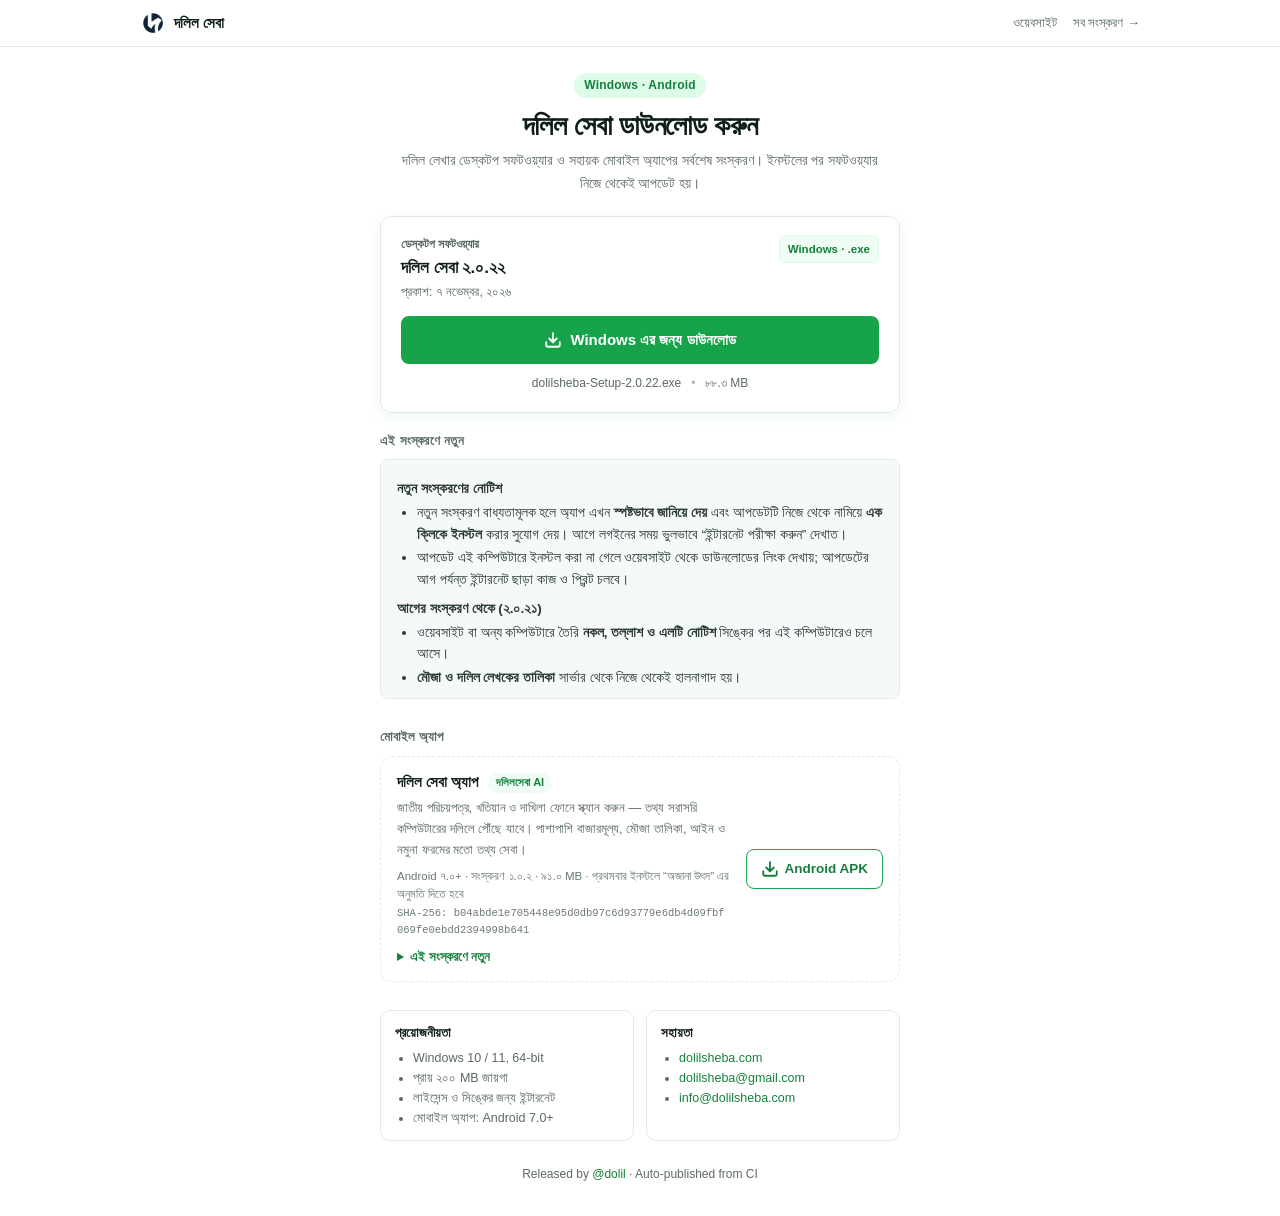
==== index.html @ a236bfab "Add download page for the desktop installer and Android app index.html (GitHub Pages) shows the late" ====
<!DOCTYPE html>
<html lang="bn">
<head>
<meta charset="utf-8" />
<meta name="viewport" content="width=device-width, initial-scale=1" />
<title>দলিল সেবা ডাউনলোড — Windows ও Android</title>
<meta name="description" content="দলিল সেবা ডেস্কটপ সফটওয়্যার (Windows) ও মোবাইল অ্যাপ (Android) এর সর্বশেষ সংস্করণ ডাউনলোড করুন।" />
<meta name="theme-color" content="#16a34a" />
<link rel="icon" type="image/png" href="icon.png" />
<style>
  :root {
    --bg: #ffffff;
    --surface: #ffffff;
    --surface-alt: #f6faf7;
    --border: #e3e8ea;
    --text: #0f1f17;
    --muted: #5b6b62;
    --green: #16a34a;
    --green-dark: #15803d;
    --green-soft: #dcfce7;
    --green-tint: #f0fdf4;
    --shadow-sm: 0 1px 2px rgba(15, 31, 23, 0.04);
    --shadow-md: 0 4px 16px rgba(22, 163, 74, 0.08);
  }
  * { box-sizing: border-box; }
  html, body { margin: 0; padding: 0; }
  body {
    font-family: -apple-system, BlinkMacSystemFont, "Segoe UI", "Nirmala UI", "Noto Sans Bengali", Roboto, Helvetica, Arial, sans-serif;
    background: var(--bg);
    color: var(--text);
    line-height: 1.6;
    -webkit-font-smoothing: antialiased;
  }

  /* Top bar */
  .nav { border-bottom: 1px solid var(--border); background: #fff; }
  .nav-inner {
    max-width: 1040px; margin: 0 auto; padding: 10px 20px;
    display: flex; justify-content: space-between; align-items: center; gap: 12px;
  }
  .brand {
    display: flex; align-items: center; gap: 8px;
    font-weight: 700; font-size: 15px; color: var(--text); text-decoration: none;
  }
  .brand img { width: 26px; height: 26px; border-radius: 50%; }
  .nav-links { display: flex; gap: 16px; }
  .nav-links a { color: var(--muted); text-decoration: none; font-size: 13px; font-weight: 500; }
  .nav-links a:hover { color: var(--green-dark); }

  /* Hero */
  .container { max-width: 880px; margin: 0 auto; padding: 24px 20px 32px; }
  .hero { text-align: center; padding: 0 8px 4px; }
  .hero .eyebrow {
    display: inline-block; background: var(--green-soft); color: var(--green-dark);
    font-size: 12px; font-weight: 600; padding: 3px 10px; border-radius: 999px;
    margin-bottom: 10px; letter-spacing: 0.2px;
  }
  .hero h1 { margin: 0 0 6px; font-size: 28px; font-weight: 800; letter-spacing: -0.01em; line-height: 1.25; }
  .hero p { margin: 0 auto 18px; max-width: 500px; color: var(--muted); font-size: 14px; }

  /* Download card (desktop) */
  .download-card {
    max-width: 520px; margin: 0 auto; background: var(--surface);
    border: 1px solid var(--border); border-radius: 12px; padding: 18px 20px;
    box-shadow: var(--shadow-md); text-align: left;
  }
  .download-card .top {
    display: flex; justify-content: space-between; align-items: flex-start;
    gap: 12px; margin-bottom: 14px;
  }
  .version-block .kind { font-size: 12px; font-weight: 600; color: var(--muted); margin: 0; }
  .version-block .version { font-size: 17px; font-weight: 700; margin: 0 0 1px; }
  .version-block .date { color: var(--muted); font-size: 12.5px; margin: 0; }
  .platform-pill {
    background: var(--green-tint); color: var(--green-dark); border: 1px solid var(--green-soft);
    border-radius: 6px; padding: 4px 8px; font-size: 11.5px; font-weight: 600; white-space: nowrap;
  }
  .btn-download {
    display: flex; align-items: center; justify-content: center; gap: 8px; width: 100%;
    background: var(--green); color: #fff; border: none; padding: 12px 18px; border-radius: 8px;
    font-size: 15px; font-weight: 600; text-decoration: none; cursor: pointer;
    transition: background 0.15s, transform 0.05s, box-shadow 0.15s; box-shadow: var(--shadow-sm);
  }
  .btn-download:hover { background: var(--green-dark); box-shadow: var(--shadow-md); }
  .btn-download:active { transform: translateY(1px); }
  .btn-download svg, .btn-outline svg { flex-shrink: 0; }
  .file-meta {
    display: flex; justify-content: center; gap: 10px; color: var(--muted);
    font-size: 12px; margin-top: 10px; flex-wrap: wrap;
  }
  .file-meta .sep { opacity: 0.5; }

  /* Release notes */
  .notes-wrap { max-width: 520px; margin: 18px auto 0; }
  .notes-wrap h2 {
    font-size: 13px; font-weight: 700; margin: 0 0 8px; color: var(--muted); letter-spacing: 0.3px;
  }
  .notes {
    background: var(--surface-alt); border: 1px solid var(--border); border-radius: 8px;
    padding: 10px 16px; font-size: 13.5px; color: #2a3a32;
    word-wrap: break-word; max-height: 240px; overflow-y: auto;
  }
  .notes h4 { font-size: 13.5px; margin: 8px 0 2px; }
  .notes ul { margin: 2px 0 6px; padding-left: 20px; }
  .notes li { margin: 2px 0; }
  .notes p { margin: 4px 0; }
  .notes code { font-family: ui-monospace, Consolas, monospace; font-size: 12px; }

  /* States */
  .state { text-align: center; color: var(--muted); padding: 24px 16px; font-size: 14px; }

  /* The Android app — below the desktop installer, same column. It pairs with the desktop
     software (scan NID / দাখিলা on the phone, the data lands in the deed on the computer). */
  .companion-wrap { max-width: 520px; margin: 28px auto 0; text-align: left; }
  .companion-wrap h3 { font-size: 13px; font-weight: 600; color: var(--muted); margin: 0 0 8px; }
  .companion {
    display: flex; align-items: center; gap: 16px;
    border: 1px dashed var(--border); border-radius: 12px; padding: 14px 16px; background: #fff;
  }
  .companion .info { flex: 1; min-width: 0; }
  .companion .name { font-weight: 600; font-size: 14.5px; margin: 0; }
  .companion .tag {
    display: inline-block; margin-left: 6px; padding: 1px 8px; border-radius: 999px;
    font-size: 11px; font-weight: 600; color: var(--green-dark); background: var(--green-tint);
    vertical-align: 1px;
  }
  .companion .what { font-size: 13px; color: var(--muted); margin: 4px 0 0; line-height: 1.6; }
  .companion .meta { font-size: 11.5px; color: var(--muted); margin: 6px 0 0; opacity: 0.9; }
  .companion .sha {
    display: block; font-family: ui-monospace, Consolas, monospace; font-size: 10.5px;
    word-break: break-all; margin-top: 2px;
  }
  .btn-outline {
    display: inline-flex; align-items: center; justify-content: center; gap: 6px;
    padding: 8px 14px; border-radius: 8px; border: 1px solid var(--green);
    color: var(--green-dark); background: #fff; font-size: 13.5px; font-weight: 600;
    text-decoration: none; white-space: nowrap; flex-shrink: 0;
  }
  .btn-outline:hover { background: var(--green-tint); }
  .mobile-notes { margin-top: 8px; }
  .mobile-notes summary { cursor: pointer; font-size: 12.5px; color: var(--green-dark); font-weight: 600; }
  .mobile-notes .notes { margin-top: 6px; max-height: 200px; }

  /* Requirements + help */
  .info-grid {
    max-width: 520px; margin: 28px auto 0; display: grid; grid-template-columns: 1fr 1fr; gap: 12px;
  }
  .info-box { border: 1px solid var(--border); border-radius: 10px; padding: 12px 14px; font-size: 12.5px; color: var(--muted); }
  .info-box h4 { margin: 0 0 4px; font-size: 13px; color: var(--text); }
  .info-box ul { margin: 0; padding-left: 18px; }
  .info-box a { color: var(--green-dark); text-decoration: none; }
  .info-box a:hover { text-decoration: underline; }

  footer { text-align: center; color: var(--muted); font-size: 12px; padding: 24px 16px 0; }
  footer a { color: var(--green-dark); text-decoration: none; }
  footer a:hover { text-decoration: underline; }

  @media (max-width: 600px) {
    .container { padding: 18px 16px 24px; }
    .nav-inner { padding: 10px 16px; }
    .nav-links { gap: 12px; }
    .hero h1 { font-size: 23px; }
    .hero p { font-size: 13.5px; margin-bottom: 14px; }
    .download-card { padding: 16px; }
    .download-card .top { flex-direction: column; gap: 6px; }
    .companion { flex-direction: column; align-items: stretch; }
    .info-grid { grid-template-columns: 1fr; }
  }
</style>
</head>
<body>

<nav class="nav">
  <div class="nav-inner">
    <a class="brand" href="./">
      <img src="icon.png" alt="" width="26" height="26" />
      <span>দলিল সেবা</span>
    </a>
    <div class="nav-links">
      <a href="https://dolilsheba.com" target="_blank" rel="noopener">ওয়েবসাইট</a>
      <a href="https://github.com/dolil/dolilsheba-releases/releases" target="_blank" rel="noopener">সব সংস্করণ &rarr;</a>
    </div>
  </div>
</nav>

<div class="container">
  <section class="hero">
    <span class="eyebrow">Windows &middot; Android</span>
    <h1>দলিল সেবা ডাউনলোড করুন</h1>
    <p>দলিল লেখার ডেস্কটপ সফটওয়্যার ও সহায়ক মোবাইল অ্যাপের সর্বশেষ সংস্করণ। ইনস্টলের পর সফটওয়্যার নিজে থেকেই আপডেট হয়।</p>
  </section>

  <div id="content">
    <div class="state">সর্বশেষ সংস্করণ খোঁজা হচ্ছে&hellip;</div>
  </div>

  <!-- The Android app. Filled by loadMobile() below, independently of the desktop card. -->
  <div id="mobile" hidden></div>

  <div class="info-grid">
    <div class="info-box">
      <h4>প্রয়োজনীয়তা</h4>
      <ul>
        <li>Windows 10 / 11, 64-bit</li>
        <li>প্রায় ২০০ MB জায়গা</li>
        <li>লাইসেন্স ও সিঙ্কের জন্য ইন্টারনেট</li>
        <li>মোবাইল অ্যাপ: Android 7.0+</li>
      </ul>
    </div>
    <div class="info-box">
      <h4>সহায়তা</h4>
      <ul>
        <li><a href="https://dolilsheba.com" target="_blank" rel="noopener">dolilsheba.com</a></li>
        <li><a href="mailto:dolilsheba@gmail.com">dolilsheba@gmail.com</a></li>
        <li><a href="mailto:info@dolilsheba.com">info@dolilsheba.com</a></li>
      </ul>
    </div>
  </div>

  <footer>
    Released by <a href="https://github.com/dolil" target="_blank" rel="noopener">@dolil</a> &middot; Auto-published from CI
  </footer>
</div>

<script>
const REPO = "dolil/dolilsheba-releases";

// Where the release metadata comes from, in order of preference.
//
// `latest.json` is written next to this page by CI on every release
// (.github/workflows/update-latest.yml). It is served from this origin, so it is free and
// cannot be throttled. The GitHub API is the fallback only: anonymous callers get 60
// requests per hour PER IP across all of api.github.com, and every request after that is
// answered 403 for the rest of the hour — an office behind one NAT address exhausts that
// easily, and then the page breaks for everyone sharing the address.
const FEED = "./latest.json";
const API = `https://api.github.com/repos/${REPO}/releases/latest`;
const RELEASES_PAGE = `https://github.com/${REPO}/releases/latest`;

const DOWNLOAD_ICON = `
  <svg width="18" height="18" viewBox="0 0 24 24" fill="none" stroke="currentColor" stroke-width="2.5" stroke-linecap="round" stroke-linejoin="round" aria-hidden="true">
    <path d="M21 15v4a2 2 0 0 1-2 2H5a2 2 0 0 1-2-2v-4"/>
    <polyline points="7 10 12 15 17 10"/>
    <line x1="12" y1="15" x2="12" y2="3"/>
  </svg>`;

function escapeHtml(s) {
  return String(s).replace(/[&<>"']/g, c => ({
    "&": "&amp;", "<": "&lt;", ">": "&gt;", '"': "&quot;", "'": "&#39;"
  }[c]));
}
const BN = "০১২৩৪৫৬৭৮৯";
function bn(s) { return String(s).replace(/\d/g, d => BN[d]); }
function formatSize(b) {
  if (!b) return "";
  if (b < 1048576) return bn((b / 1024).toFixed(1)) + " KB";
  if (b < 1073741824) return bn((b / 1048576).toFixed(1)) + " MB";
  return bn((b / 1073741824).toFixed(2)) + " GB";
}
function formatDate(iso) {
  if (!iso) return "";
  return new Date(iso).toLocaleDateString("bn-BD", { year: "numeric", month: "long", day: "numeric" });
}
function cleanVersion(v) { return String(v || "").replace(/^v/i, ""); }

// Release notes are written in Markdown (## headings, - bullets, **bold**). Everything is
// escaped FIRST, then only these few tags are added back — nothing from the notes can
// inject markup.
function renderNotes(src) {
  const out = [];
  let inList = false;
  const inline = s => s
    .replace(/\*\*(.+?)\*\*/g, "<strong>$1</strong>")
    .replace(/`([^`]+)`/g, "<code>$1</code>");
  for (const raw of escapeHtml(src).split(/\r?\n/)) {
    const line = raw.trim();
    const li = line.match(/^[-*]\s+(.*)$/);
    if (li) {
      if (!inList) { out.push("<ul>"); inList = true; }
      out.push(`<li>${inline(li[1])}</li>`);
      continue;
    }
    if (inList) { out.push("</ul>"); inList = false; }
    if (!line || /^-{3,}$/.test(line)) continue;
    const h = line.match(/^#{1,6}\s+(.*)$/);
    out.push(h ? `<h4>${inline(h[1])}</h4>` : `<p>${inline(line)}</p>`);
  }
  if (inList) out.push("</ul>");
  return out.join("");
}

// Only the Windows installer (e.g. dolilsheba-Setup-2.0.22.exe) — never the blockmap or latest.yml.
function pickSetupAsset(release) {
  const assets = release.assets || [];
  return assets.find(a => /setup.*\.exe$/i.test(a.name))
      || assets.find(a => /\.exe$/i.test(a.name))
      || null;
}

function renderLatest(release) {
  const setup = pickSetupAsset(release);
  const version = cleanVersion(release.name || release.tag_name);
  const notes = (release.body || "").trim();

  const downloadHtml = setup
    ? `
      <a class="btn-download" href="${escapeHtml(setup.browser_download_url)}">
        ${DOWNLOAD_ICON}
        Windows এর জন্য ডাউনলোড
      </a>
      <div class="file-meta">
        <span>${escapeHtml(setup.name)}</span>
        <span class="sep">&bull;</span>
        <span>${formatSize(setup.size)}</span>
      </div>`
    : `<div class="state">এই রিলিজে Windows ইনস্টলার নেই।</div>`;

  return `
    <div class="download-card">
      <div class="top">
        <div class="version-block">
          <p class="kind">ডেস্কটপ সফটওয়্যার</p>
          <p class="version">দলিল সেবা ${escapeHtml(bn(version))}</p>
          <p class="date">প্রকাশ: ${formatDate(release.published_at)}</p>
        </div>
        <span class="platform-pill">Windows &middot; .exe</span>
      </div>
      ${downloadHtml}
    </div>
    ${notes ? `
      <div class="notes-wrap">
        <h2>এই সংস্করণে নতুন</h2>
        <div class="notes">${renderNotes(notes)}</div>
      </div>` : ""}
  `;
}

// Last resort: no version, no file size, but still a working download. The
// /releases/latest URL is plain GitHub web — it needs no API call and no quota.
function renderFallback() {
  return `
    <div class="download-card">
      <div class="top">
        <div class="version-block">
          <p class="kind">ডেস্কটপ সফটওয়্যার</p>
          <p class="version">সর্বশেষ সংস্করণ</p>
          <p class="date">সংস্করণের বিস্তারিত এই মুহূর্তে পাওয়া যাচ্ছে না</p>
        </div>
        <span class="platform-pill">Windows &middot; .exe</span>
      </div>
      <a class="btn-download" href="${RELEASES_PAGE}">
        ${DOWNLOAD_ICON}
        Windows এর জন্য ডাউনলোড
      </a>
      <div class="file-meta"><span>GitHub এ রিলিজ পাতা খুলবে — সেখান থেকে .exe ফাইলটি নামান</span></div>
    </div>`;
}

async function fetchLatest() {
  try {
    // Cache-busted so a fresh release shows up without waiting out the CDN's TTL.
    const res = await fetch(`${FEED}?t=${Date.now()}`, { cache: "no-store" });
    if (res.ok) {
      const data = await res.json();
      if (data && Array.isArray(data.assets)) return data;
    }
  } catch (err) {
    console.warn("Static release feed unavailable, falling back to the API:", err);
  }

  const res = await fetch(API, { headers: { Accept: "application/vnd.github+json" } });
  if (res.status === 404) return null;
  if (!res.ok) throw new Error(`GitHub API returned ${res.status}`);
  return res.json();
}

async function load() {
  const content = document.getElementById("content");
  try {
    const latest = await fetchLatest();
    content.innerHTML = latest
      ? renderLatest(latest)
      : `<div class="state">এখনও কোনো রিলিজ প্রকাশ হয়নি। কিছুক্ষণ পরে আবার দেখুন।</div>`;
  } catch (err) {
    // The visitor came here to download something; give them the link rather than an
    // HTTP status code they can do nothing with.
    console.warn("Could not load release metadata:", err);
    content.innerHTML = renderFallback();
  }
}

load();

// ── দলিল সেবা Android app ─────────────────────────────────────────────────────────────────────
// Published to a SEPARATE repo, dolil/dolilsheba-mobile-releases, so a phone build can never be
// taken for a desktop update by electron-updater (which reads this repo's latest release).
// That repo's latest.json is a release ASSET, and GitHub release downloads carry no CORS
// headers — a browser can't read it. So update-latest.yml copies it here as mobile.json.
// If that copy is missing, the card still shows, pointing at the fixed-name APK
// (releases/latest/download/dolilsheba.apk) that every mobile release uploads.
const MOBILE_FEED = "./mobile.json";
const MOBILE_REPO_URL = "https://github.com/dolil/dolilsheba-mobile-releases/";
const MOBILE_FALLBACK_APK = MOBILE_REPO_URL + "releases/latest/download/dolilsheba.apk";

function renderMobile(m) {
  const apk = m.apk || {};
  const notes = (m.notes || "").trim();
  const meta = [
    `Android ${escapeHtml(bn(m.min_android || "7.0"))}+`,
    m.version ? `সংস্করণ ${escapeHtml(bn(m.version))}` : "",
    apk.size ? formatSize(apk.size) : "",
    "প্রথমবার ইনস্টলে “অজানা উৎস” এর অনুমতি দিতে হবে",
  ].filter(Boolean).join(" &middot; ");
  return `
    <div class="companion-wrap">
      <h3>মোবাইল অ্যাপ</h3>
      <div class="companion">
        <div class="info">
          <p class="name">দলিল সেবা অ্যাপ <span class="tag">দলিলসেবা AI</span></p>
          <p class="what">
            জাতীয় পরিচয়পত্র, খতিয়ান ও দাখিলা ফোনে স্ক্যান করুন — তথ্য সরাসরি কম্পিউটারের দলিলে পৌঁছে যাবে।
            পাশাপাশি বাজারমূল্য, মৌজা তালিকা, আইন ও নমুনা ফরমের মতো তথ্য সেবা।
          </p>
          <p class="meta">
            ${meta}
            ${apk.sha256 ? `<span class="sha">SHA-256: ${escapeHtml(apk.sha256)}</span>` : ""}
          </p>
          ${notes ? `
            <details class="mobile-notes">
              <summary>এই সংস্করণে নতুন</summary>
              <div class="notes">${renderNotes(notes)}</div>
            </details>` : ""}
        </div>
        <a class="btn-outline" href="${escapeHtml(apk.url || MOBILE_FALLBACK_APK)}">${DOWNLOAD_ICON} Android APK</a>
      </div>
    </div>`;
}

async function loadMobile() {
  const box = document.getElementById("mobile");
  let m = null;
  try {
    const res = await fetch(`${MOBILE_FEED}?t=${Date.now()}`, { cache: "no-store" });
    if (res.ok) m = await res.json();
  } catch (err) {
    console.warn("Android release feed unavailable:", err);
  }
  // Only ever link to an APK published in the dolilsheba mobile releases repo.
  if (!m || !m.apk || !String(m.apk.url || "").startsWith(MOBILE_REPO_URL)) m = {};
  box.innerHTML = renderMobile(m);
  box.hidden = false;
}

loadMobile();
</script>

</body>
</html>
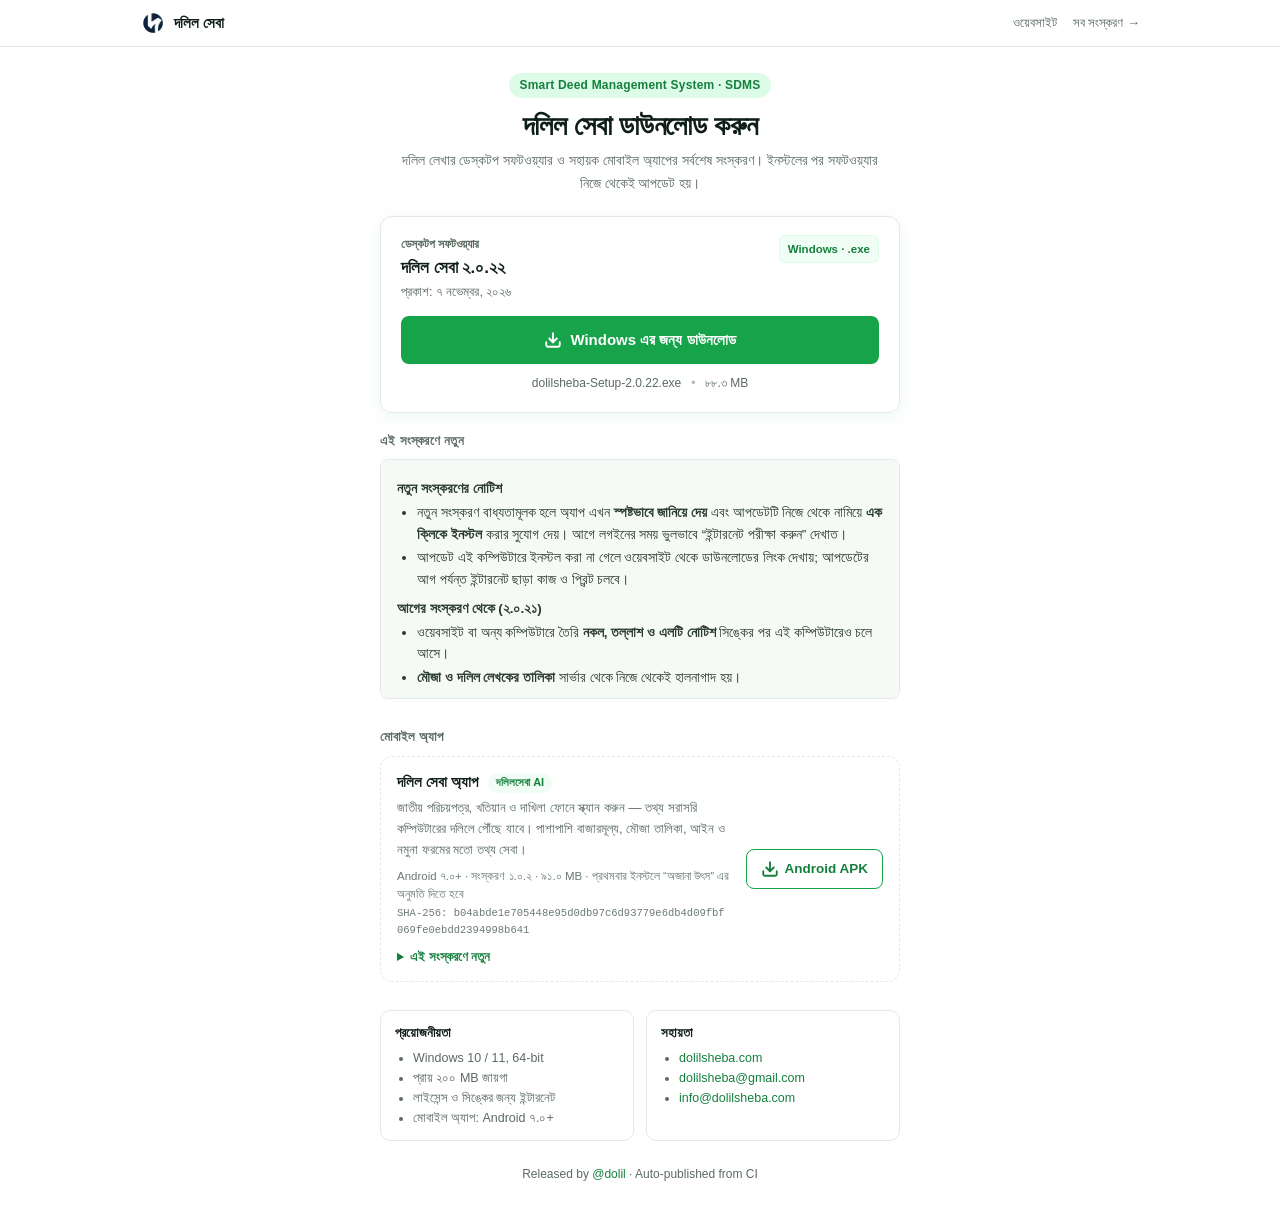
==== commit 61ba9f5e: "Rewrite README as SDMS; drop pricing, add the Android app README now leads with downloads and instal" ====
--- a/index.html
+++ b/index.html
@@ -3,8 +3,8 @@
 <head>
 <meta charset="utf-8" />
 <meta name="viewport" content="width=device-width, initial-scale=1" />
-<title>দলিল সেবা ডাউনলোড — Windows ও Android</title>
-<meta name="description" content="দলিল সেবা ডেস্কটপ সফটওয়্যার (Windows) ও মোবাইল অ্যাপ (Android) এর সর্বশেষ সংস্করণ ডাউনলোড করুন।" />
+<title>দলিল সেবা ডাউনলোড — Smart Deed Management System</title>
+<meta name="description" content="Smart Deed Management System (SDMS) — দলিল সেবা ডেস্কটপ সফটওয়্যার (Windows) ও মোবাইল অ্যাপ (Android) এর সর্বশেষ সংস্করণ ডাউনলোড করুন।" />
 <meta name="theme-color" content="#16a34a" />
 <link rel="icon" type="image/png" href="icon.png" />
 <style>
@@ -185,7 +185,7 @@
 
 <div class="container">
   <section class="hero">
-    <span class="eyebrow">Windows &middot; Android</span>
+    <span class="eyebrow">Smart Deed Management System &middot; SDMS</span>
     <h1>দলিল সেবা ডাউনলোড করুন</h1>
     <p>দলিল লেখার ডেস্কটপ সফটওয়্যার ও সহায়ক মোবাইল অ্যাপের সর্বশেষ সংস্করণ। ইনস্টলের পর সফটওয়্যার নিজে থেকেই আপডেট হয়।</p>
   </section>
@@ -204,7 +204,7 @@
         <li>Windows 10 / 11, 64-bit</li>
         <li>প্রায় ২০০ MB জায়গা</li>
         <li>লাইসেন্স ও সিঙ্কের জন্য ইন্টারনেট</li>
-        <li>মোবাইল অ্যাপ: Android 7.0+</li>
+        <li>মোবাইল অ্যাপ: Android ৭.০+</li>
       </ul>
     </div>
     <div class="info-box">
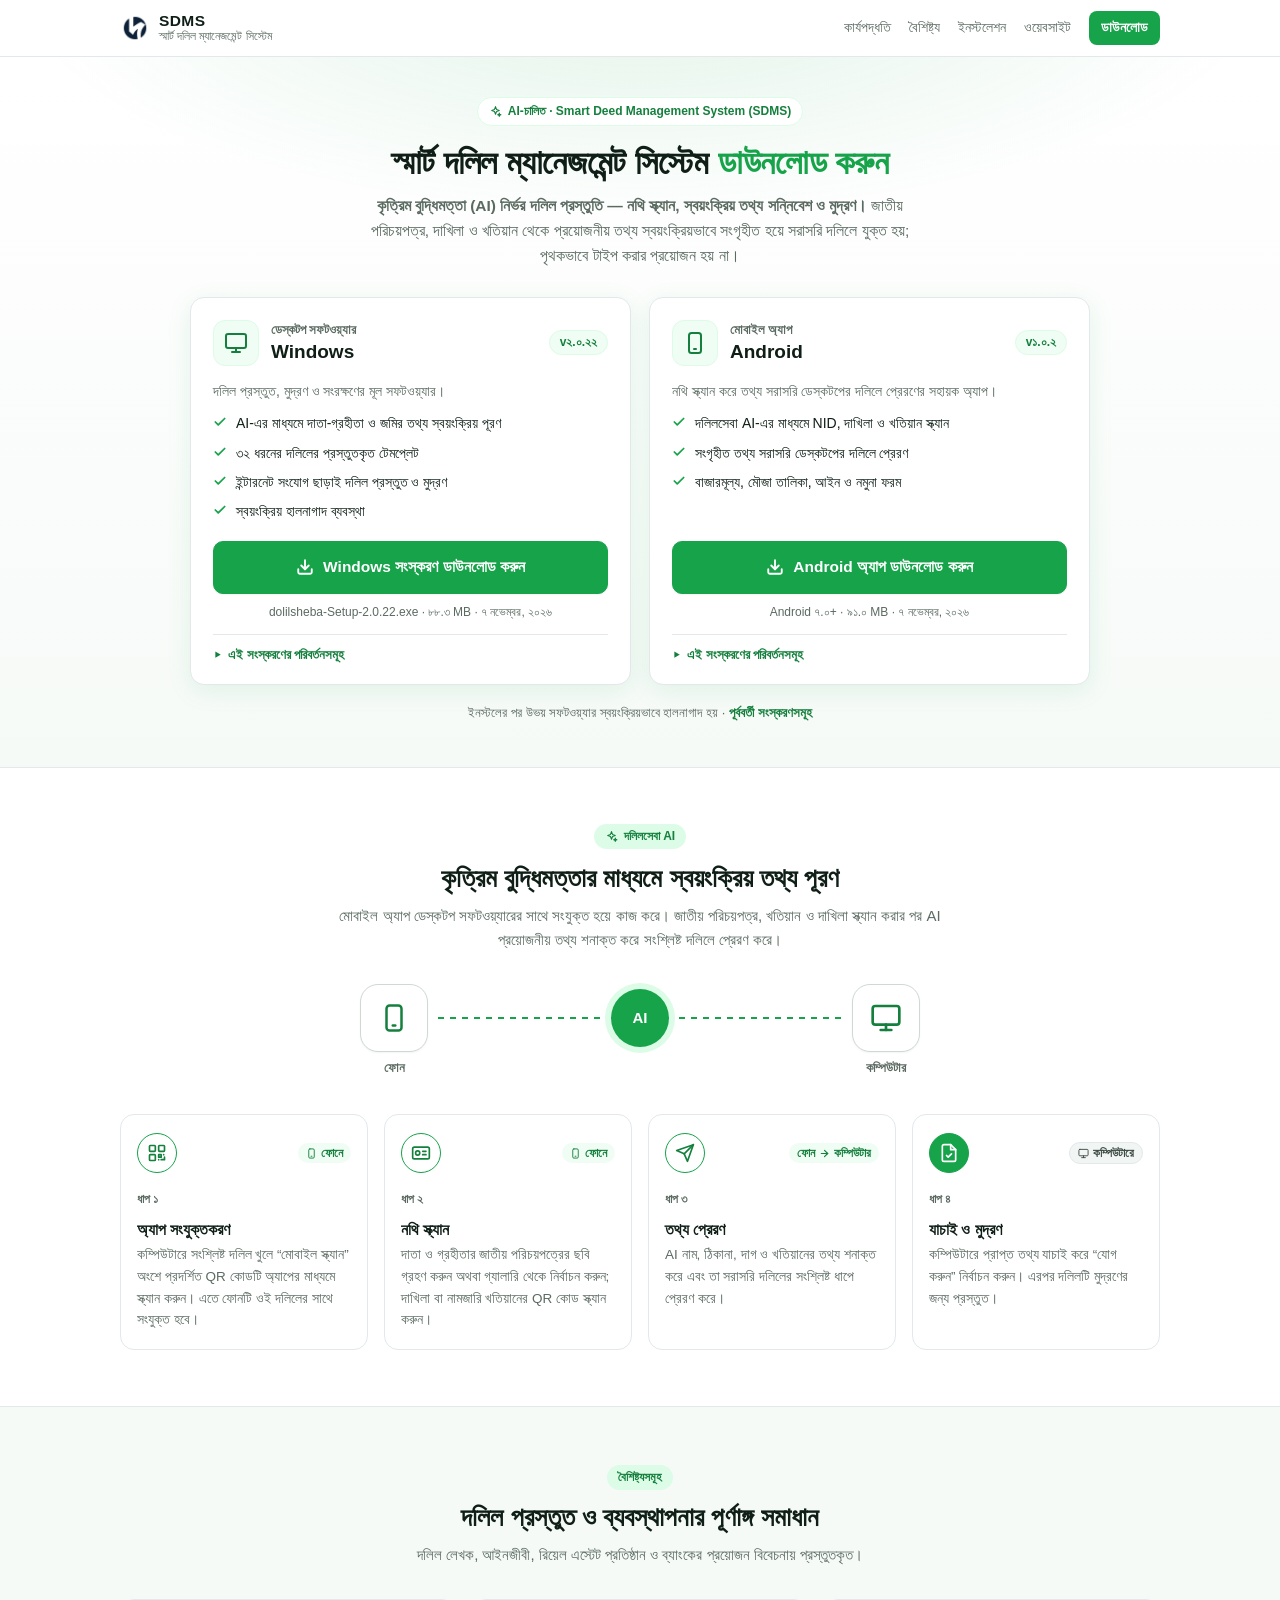
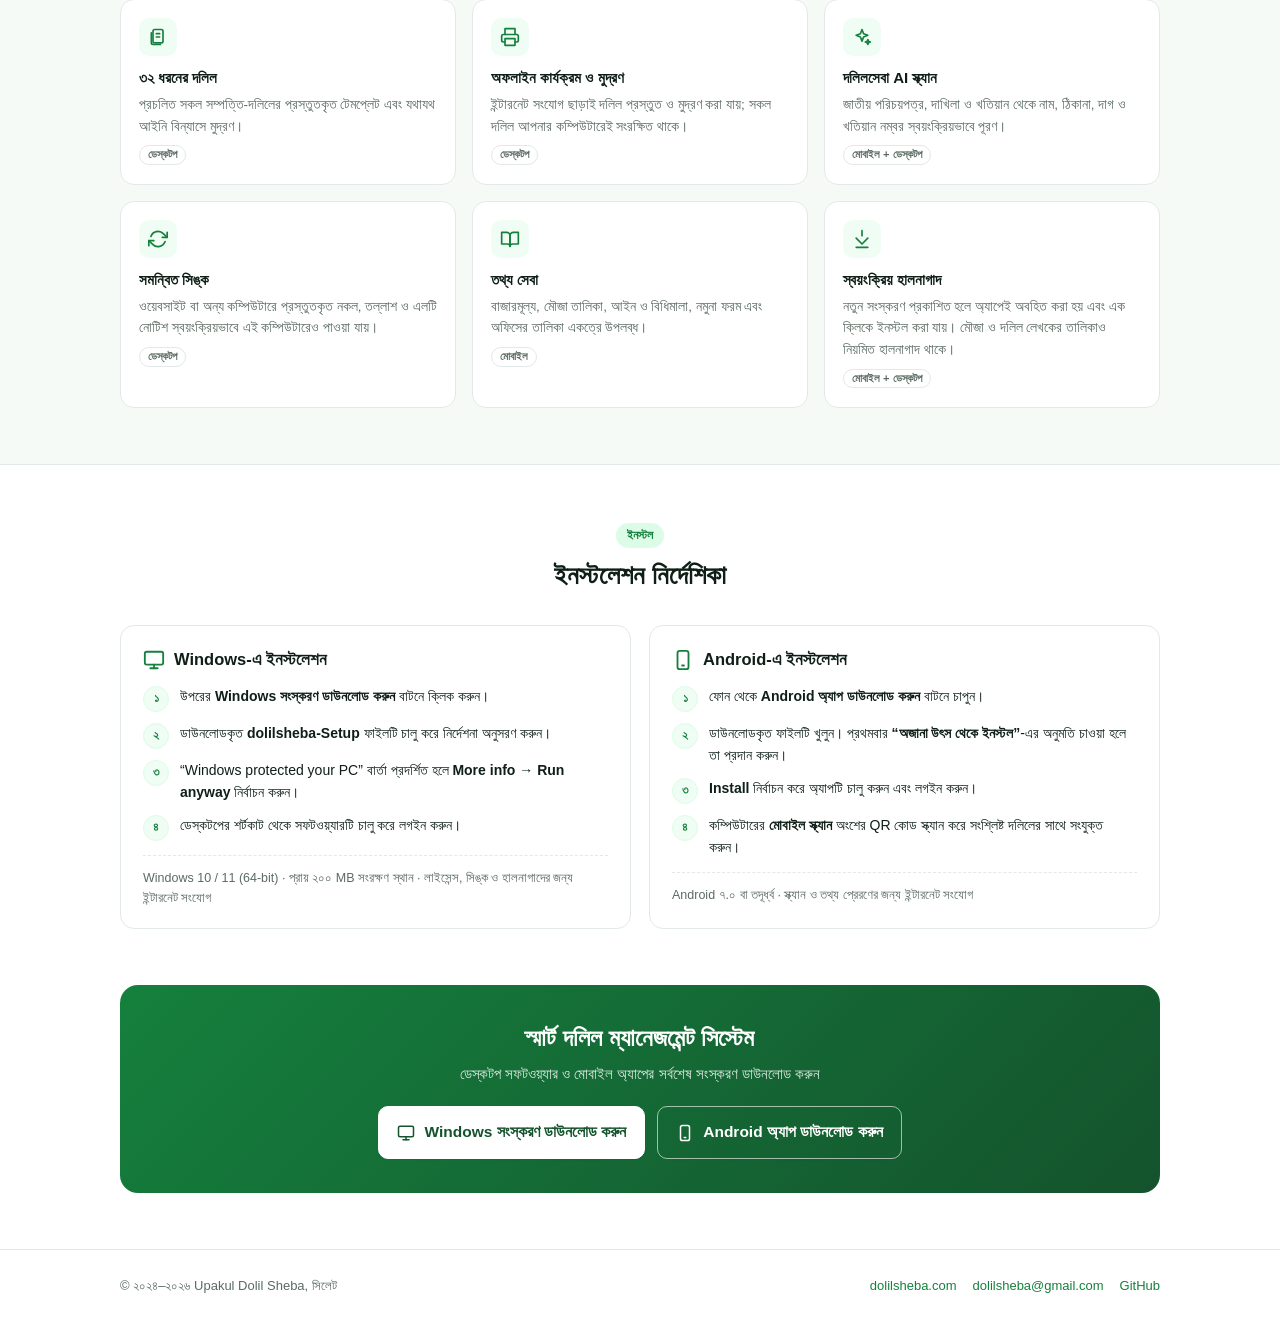
==== commit ef7f7bfd: "Redesign download page as an AI-powered SDMS landing page Windows and Android download cards side by" ====
--- a/index.html
+++ b/index.html
@@ -3,9 +3,12 @@
 <head>
 <meta charset="utf-8" />
 <meta name="viewport" content="width=device-width, initial-scale=1" />
-<title>দলিল সেবা ডাউনলোড — Smart Deed Management System</title>
-<meta name="description" content="Smart Deed Management System (SDMS) — দলিল সেবা ডেস্কটপ সফটওয়্যার (Windows) ও মোবাইল অ্যাপ (Android) এর সর্বশেষ সংস্করণ ডাউনলোড করুন।" />
+<title>স্মার্ট দলিল ম্যানেজমেন্ট সিস্টেম (SDMS) — ডাউনলোড</title>
+<meta name="description" content="Smart Deed Management System (SDMS) — স্মার্ট দলিল ম্যানেজমেন্ট সিস্টেমের ডেস্কটপ সফটওয়্যার (Windows) ও মোবাইল অ্যাপ (Android) ডাউনলোড করুন। কৃত্রিম বুদ্ধিমত্তা (AI) নির্ভর দলিল প্রস্তুতি — নথি স্ক্যান, স্বয়ংক্রিয় তথ্য সন্নিবেশ ও মুদ্রণ।" />
 <meta name="theme-color" content="#16a34a" />
+<meta property="og:title" content="Smart Deed Management System (SDMS) — স্মার্ট দলিল ম্যানেজমেন্ট সিস্টেম" />
+<meta property="og:description" content="AI-চালিত দলিল সফটওয়্যার — ডেস্কটপ (Windows) ও মোবাইল অ্যাপ (Android) ডাউনলোড করুন।" />
+<meta property="og:image" content="https://dolil.github.io/dolilsheba-releases/icon.png" />
 <link rel="icon" type="image/png" href="icon.png" />
 <style>
   :root {
@@ -13,16 +16,20 @@
     --surface: #ffffff;
     --surface-alt: #f6faf7;
     --border: #e3e8ea;
+    --border-strong: #cfd8d3;
     --text: #0f1f17;
     --muted: #5b6b62;
     --green: #16a34a;
     --green-dark: #15803d;
+    --green-deep: #14532d;
     --green-soft: #dcfce7;
     --green-tint: #f0fdf4;
-    --shadow-sm: 0 1px 2px rgba(15, 31, 23, 0.04);
-    --shadow-md: 0 4px 16px rgba(22, 163, 74, 0.08);
+    --shadow-sm: 0 1px 2px rgba(15, 31, 23, 0.05);
+    --shadow-md: 0 6px 24px rgba(22, 163, 74, 0.10);
+    --radius: 14px;
   }
   * { box-sizing: border-box; }
+  html { scroll-behavior: smooth; }
   html, body { margin: 0; padding: 0; }
   body {
     font-family: -apple-system, BlinkMacSystemFont, "Segoe UI", "Nirmala UI", "Noto Sans Bengali", Roboto, Helvetica, Arial, sans-serif;
@@ -31,218 +38,550 @@
     line-height: 1.6;
     -webkit-font-smoothing: antialiased;
   }
-
-  /* Top bar */
-  .nav { border-bottom: 1px solid var(--border); background: #fff; }
-  .nav-inner {
-    max-width: 1040px; margin: 0 auto; padding: 10px 20px;
-    display: flex; justify-content: space-between; align-items: center; gap: 12px;
-  }
-  .brand {
-    display: flex; align-items: center; gap: 8px;
-    font-weight: 700; font-size: 15px; color: var(--text); text-decoration: none;
-  }
-  .brand img { width: 26px; height: 26px; border-radius: 50%; }
-  .nav-links { display: flex; gap: 16px; }
-  .nav-links a { color: var(--muted); text-decoration: none; font-size: 13px; font-weight: 500; }
+  a { color: inherit; }
+  svg { flex-shrink: 0; }
+  .wrap { max-width: 1080px; margin: 0 auto; padding: 0 20px; }
+
+  /* ── Nav ── */
+  .nav {
+    position: sticky; top: 0; z-index: 10;
+    background: rgba(255, 255, 255, 0.92); backdrop-filter: saturate(1.4) blur(8px);
+    border-bottom: 1px solid var(--border);
+  }
+  .nav .wrap { display: flex; justify-content: space-between; align-items: center; gap: 12px; height: 56px; }
+  .brand { display: flex; align-items: center; gap: 9px; text-decoration: none; }
+  .brand img { width: 30px; height: 30px; border-radius: 50%; }
+  .brand-text { display: flex; flex-direction: column; line-height: 1.2; }
+  .brand-text b { font-size: 15.5px; letter-spacing: 0.4px; }
+  .brand-text span { font-size: 11.5px; color: var(--muted); font-weight: 500; }
+  .nav-links { display: flex; align-items: center; gap: 18px; }
+  .nav-links a { color: var(--muted); text-decoration: none; font-size: 13.5px; font-weight: 500; }
   .nav-links a:hover { color: var(--green-dark); }
-
-  /* Hero */
-  .container { max-width: 880px; margin: 0 auto; padding: 24px 20px 32px; }
-  .hero { text-align: center; padding: 0 8px 4px; }
-  .hero .eyebrow {
-    display: inline-block; background: var(--green-soft); color: var(--green-dark);
-    font-size: 12px; font-weight: 600; padding: 3px 10px; border-radius: 999px;
-    margin-bottom: 10px; letter-spacing: 0.2px;
-  }
-  .hero h1 { margin: 0 0 6px; font-size: 28px; font-weight: 800; letter-spacing: -0.01em; line-height: 1.25; }
-  .hero p { margin: 0 auto 18px; max-width: 500px; color: var(--muted); font-size: 14px; }
-
-  /* Download card (desktop) */
-  .download-card {
-    max-width: 520px; margin: 0 auto; background: var(--surface);
-    border: 1px solid var(--border); border-radius: 12px; padding: 18px 20px;
-    box-shadow: var(--shadow-md); text-align: left;
-  }
-  .download-card .top {
-    display: flex; justify-content: space-between; align-items: flex-start;
-    gap: 12px; margin-bottom: 14px;
-  }
-  .version-block .kind { font-size: 12px; font-weight: 600; color: var(--muted); margin: 0; }
-  .version-block .version { font-size: 17px; font-weight: 700; margin: 0 0 1px; }
-  .version-block .date { color: var(--muted); font-size: 12.5px; margin: 0; }
-  .platform-pill {
+  .nav-links .nav-cta {
+    color: #fff; background: var(--green); padding: 6px 12px; border-radius: 8px; font-weight: 600;
+  }
+  .nav-links .nav-cta:hover { color: #fff; background: var(--green-dark); }
+
+  /* ── Hero ── */
+  .hero {
+    background:
+      radial-gradient(900px 340px at 50% -80px, rgba(22, 163, 74, 0.13), transparent 70%),
+      linear-gradient(#fff, var(--surface-alt));
+    border-bottom: 1px solid var(--border);
+    padding: 40px 0 44px;
+  }
+  .hero-head { text-align: center; max-width: 640px; margin: 0 auto 28px; }
+  .eyebrow {
+    display: inline-flex; align-items: center; gap: 6px;
+    background: #fff; color: var(--green-dark); border: 1px solid var(--green-soft);
+    font-size: 12px; font-weight: 600; padding: 4px 11px; border-radius: 999px; margin-bottom: 14px;
+  }
+  .eyebrow i { width: 6px; height: 6px; border-radius: 50%; background: var(--green); }
+  .hero h1 { margin: 0 0 10px; font-size: 34px; font-weight: 800; line-height: 1.3; letter-spacing: -0.01em; }
+  .hero h1 em { font-style: normal; color: var(--green); }
+  .hero-head p { margin: 0 auto; color: var(--muted); font-size: 15.5px; max-width: 540px; }
+
+  /* Download cards — side by side */
+  .dl-grid { display: grid; grid-template-columns: 1fr 1fr; gap: 18px; max-width: 900px; margin: 0 auto; }
+  .dl-card {
+    position: relative; display: flex; flex-direction: column;
+    background: var(--surface); border: 1px solid var(--border); border-radius: var(--radius);
+    padding: 22px 22px 18px; box-shadow: var(--shadow-md);
+  }
+  .dl-card.for-you { border-color: var(--green); box-shadow: 0 0 0 3px var(--green-soft), var(--shadow-md); }
+  .for-you-tag {
+    display: none; position: absolute; top: -11px; left: 20px;
+    background: var(--green); color: #fff; font-size: 11.5px; font-weight: 600;
+    padding: 2px 10px; border-radius: 999px;
+  }
+  .dl-card.for-you .for-you-tag { display: inline-block; }
+  .dl-head { display: flex; align-items: center; gap: 12px; }
+  .dl-icon {
+    width: 46px; height: 46px; border-radius: 12px; display: grid; place-items: center;
     background: var(--green-tint); color: var(--green-dark); border: 1px solid var(--green-soft);
-    border-radius: 6px; padding: 4px 8px; font-size: 11.5px; font-weight: 600; white-space: nowrap;
-  }
-  .btn-download {
-    display: flex; align-items: center; justify-content: center; gap: 8px; width: 100%;
-    background: var(--green); color: #fff; border: none; padding: 12px 18px; border-radius: 8px;
-    font-size: 15px; font-weight: 600; text-decoration: none; cursor: pointer;
+  }
+  .dl-title { flex: 1; min-width: 0; }
+  .dl-kind { margin: 0; font-size: 12.5px; color: var(--muted); font-weight: 600; }
+  .dl-title h2 { margin: 0; font-size: 19px; line-height: 1.3; }
+  .ver-pill {
+    font-size: 12px; font-weight: 700; color: var(--green-dark); background: var(--green-tint);
+    border: 1px solid var(--green-soft); border-radius: 999px; padding: 2px 10px; white-space: nowrap;
+  }
+  .ver-pill:empty { display: none; }
+  .dl-desc { margin: 14px 0 10px; font-size: 14px; color: var(--muted); }
+  .checks { list-style: none; margin: 0 0 18px; padding: 0; display: grid; gap: 7px; }
+  .checks li { display: flex; gap: 9px; font-size: 14px; align-items: flex-start; }
+  .checks svg { color: var(--green); margin-top: 3px; }
+  .dl-card .spacer { flex: 1; }
+  .btn {
+    display: flex; align-items: center; justify-content: center; gap: 9px; width: 100%;
+    background: var(--green); color: #fff; padding: 13px 18px; border-radius: 10px;
+    font-size: 15.5px; font-weight: 700; text-decoration: none; border: 1px solid var(--green);
     transition: background 0.15s, transform 0.05s, box-shadow 0.15s; box-shadow: var(--shadow-sm);
   }
-  .btn-download:hover { background: var(--green-dark); box-shadow: var(--shadow-md); }
-  .btn-download:active { transform: translateY(1px); }
-  .btn-download svg, .btn-outline svg { flex-shrink: 0; }
-  .file-meta {
-    display: flex; justify-content: center; gap: 10px; color: var(--muted);
-    font-size: 12px; margin-top: 10px; flex-wrap: wrap;
-  }
-  .file-meta .sep { opacity: 0.5; }
-
-  /* Release notes */
-  .notes-wrap { max-width: 520px; margin: 18px auto 0; }
-  .notes-wrap h2 {
-    font-size: 13px; font-weight: 700; margin: 0 0 8px; color: var(--muted); letter-spacing: 0.3px;
-  }
+  .btn:hover { background: var(--green-dark); border-color: var(--green-dark); box-shadow: var(--shadow-md); }
+  .btn:active { transform: translateY(1px); }
+  .dl-meta { margin: 9px 0 0; text-align: center; font-size: 12px; color: var(--muted); }
+  .dl-notes { margin-top: 12px; border-top: 1px solid var(--border); padding-top: 10px; }
+  .dl-notes summary {
+    cursor: pointer; font-size: 13px; font-weight: 600; color: var(--green-dark); list-style: none;
+    display: flex; align-items: center; gap: 6px;
+  }
+  .dl-notes summary::-webkit-details-marker { display: none; }
+  .dl-notes summary::before { content: "▸"; transition: transform 0.15s; }
+  .dl-notes[open] summary::before { transform: rotate(90deg); }
   .notes {
-    background: var(--surface-alt); border: 1px solid var(--border); border-radius: 8px;
-    padding: 10px 16px; font-size: 13.5px; color: #2a3a32;
-    word-wrap: break-word; max-height: 240px; overflow-y: auto;
-  }
-  .notes h4 { font-size: 13.5px; margin: 8px 0 2px; }
-  .notes ul { margin: 2px 0 6px; padding-left: 20px; }
+    margin-top: 8px; background: var(--surface-alt); border: 1px solid var(--border); border-radius: 8px;
+    padding: 8px 14px; font-size: 13px; color: #2a3a32; word-wrap: break-word;
+    max-height: 220px; overflow-y: auto;
+  }
+  .notes h4 { font-size: 13px; margin: 8px 0 2px; }
+  .notes ul { margin: 2px 0 6px; padding-left: 18px; }
   .notes li { margin: 2px 0; }
   .notes p { margin: 4px 0; }
-  .notes code { font-family: ui-monospace, Consolas, monospace; font-size: 12px; }
-
-  /* States */
-  .state { text-align: center; color: var(--muted); padding: 24px 16px; font-size: 14px; }
-
-  /* The Android app — below the desktop installer, same column. It pairs with the desktop
-     software (scan NID / দাখিলা on the phone, the data lands in the deed on the computer). */
-  .companion-wrap { max-width: 520px; margin: 28px auto 0; text-align: left; }
-  .companion-wrap h3 { font-size: 13px; font-weight: 600; color: var(--muted); margin: 0 0 8px; }
-  .companion {
-    display: flex; align-items: center; gap: 16px;
-    border: 1px dashed var(--border); border-radius: 12px; padding: 14px 16px; background: #fff;
-  }
-  .companion .info { flex: 1; min-width: 0; }
-  .companion .name { font-weight: 600; font-size: 14.5px; margin: 0; }
-  .companion .tag {
-    display: inline-block; margin-left: 6px; padding: 1px 8px; border-radius: 999px;
-    font-size: 11px; font-weight: 600; color: var(--green-dark); background: var(--green-tint);
-    vertical-align: 1px;
-  }
-  .companion .what { font-size: 13px; color: var(--muted); margin: 4px 0 0; line-height: 1.6; }
-  .companion .meta { font-size: 11.5px; color: var(--muted); margin: 6px 0 0; opacity: 0.9; }
-  .companion .sha {
-    display: block; font-family: ui-monospace, Consolas, monospace; font-size: 10.5px;
-    word-break: break-all; margin-top: 2px;
-  }
-  .btn-outline {
-    display: inline-flex; align-items: center; justify-content: center; gap: 6px;
-    padding: 8px 14px; border-radius: 8px; border: 1px solid var(--green);
-    color: var(--green-dark); background: #fff; font-size: 13.5px; font-weight: 600;
-    text-decoration: none; white-space: nowrap; flex-shrink: 0;
-  }
-  .btn-outline:hover { background: var(--green-tint); }
-  .mobile-notes { margin-top: 8px; }
-  .mobile-notes summary { cursor: pointer; font-size: 12.5px; color: var(--green-dark); font-weight: 600; }
-  .mobile-notes .notes { margin-top: 6px; max-height: 200px; }
-
-  /* Requirements + help */
-  .info-grid {
-    max-width: 520px; margin: 28px auto 0; display: grid; grid-template-columns: 1fr 1fr; gap: 12px;
-  }
-  .info-box { border: 1px solid var(--border); border-radius: 10px; padding: 12px 14px; font-size: 12.5px; color: var(--muted); }
-  .info-box h4 { margin: 0 0 4px; font-size: 13px; color: var(--text); }
-  .info-box ul { margin: 0; padding-left: 18px; }
-  .info-box a { color: var(--green-dark); text-decoration: none; }
-  .info-box a:hover { text-decoration: underline; }
-
-  footer { text-align: center; color: var(--muted); font-size: 12px; padding: 24px 16px 0; }
+  .notes code { font-family: ui-monospace, Consolas, monospace; font-size: 11.5px; }
+  .sha { display: block; font-family: ui-monospace, Consolas, monospace; font-size: 10.5px; color: var(--muted); word-break: break-all; margin-top: 8px; }
+  .hero-foot { text-align: center; margin: 18px 0 0; font-size: 13px; color: var(--muted); }
+  .hero-foot a { color: var(--green-dark); font-weight: 600; text-decoration: none; }
+  .hero-foot a:hover { text-decoration: underline; }
+
+  /* ── Sections ── */
+  section.block { padding: 56px 0; }
+  section.block.alt { background: var(--surface-alt); border-top: 1px solid var(--border); border-bottom: 1px solid var(--border); }
+  .sec-head { text-align: center; max-width: 620px; margin: 0 auto 32px; }
+  .chip {
+    display: inline-flex; align-items: center; gap: 6px; font-size: 12px; font-weight: 700;
+    color: var(--green-dark); background: var(--green-soft); padding: 3px 11px; border-radius: 999px;
+  }
+  .sec-head h2 { margin: 10px 0 8px; font-size: 26px; line-height: 1.35; }
+  .sec-head p { margin: 0; color: var(--muted); font-size: 15px; }
+
+  /* Pairing illustration: phone ··· AI ··· computer */
+  .pair {
+    display: flex; align-items: center; justify-content: center; gap: 0;
+    max-width: 560px; margin: 0 auto 36px;
+  }
+  .pair-node { display: flex; flex-direction: column; align-items: center; gap: 6px; font-size: 12.5px; font-weight: 600; color: var(--muted); }
+  .pair-node .dev {
+    width: 68px; height: 68px; border-radius: 18px; display: grid; place-items: center;
+    background: #fff; border: 1px solid var(--border-strong); color: var(--green-dark); box-shadow: var(--shadow-sm);
+  }
+  .pair-line { flex: 1; position: relative; height: 2px; margin: 0 10px 26px; min-width: 50px;
+    background-image: linear-gradient(90deg, var(--green) 50%, transparent 50%);
+    background-size: 12px 2px; animation: flow 1.2s linear infinite;
+  }
+  @keyframes flow { to { background-position: 12px 0; } }
+  @media (prefers-reduced-motion: reduce) { .pair-line { animation: none; } }
+  .pair-ai {
+    width: 58px; height: 58px; border-radius: 50%; display: grid; place-items: center; margin-bottom: 26px;
+    background: var(--green); color: #fff; font-weight: 800; font-size: 15px;
+    box-shadow: 0 0 0 6px var(--green-soft);
+  }
+
+  .steps { list-style: none; margin: 0; padding: 0; display: grid; grid-template-columns: repeat(4, 1fr); gap: 16px; }
+  .step {
+    background: #fff; border: 1px solid var(--border); border-radius: var(--radius); padding: 18px 16px;
+    position: relative;
+  }
+  .step-top { display: flex; align-items: center; justify-content: space-between; margin-bottom: 12px; }
+  .step-ico {
+    width: 40px; height: 40px; border-radius: 50%; display: grid; place-items: center;
+    border: 1.5px solid var(--green); color: var(--green-dark); background: #fff;
+  }
+  .step.last .step-ico { background: var(--green); color: #fff; }
+  .step-num { font-size: 12px; font-weight: 700; color: var(--muted); }
+  .where {
+    display: inline-flex; align-items: center; gap: 4px; font-size: 11.5px; font-weight: 600;
+    padding: 1px 8px; border-radius: 999px; background: var(--green-tint); color: var(--green-dark);
+  }
+  .where.pc { background: #f1f5f4; color: #3d4b44; border: 1px solid var(--border); }
+  .step h3 { margin: 8px 0 4px; font-size: 15.5px; line-height: 1.4; }
+  .step p { margin: 0; font-size: 13.5px; color: var(--muted); }
+
+  /* Features */
+  .features { display: grid; grid-template-columns: repeat(3, 1fr); gap: 16px; }
+  .feat { border: 1px solid var(--border); border-radius: var(--radius); padding: 18px; background: #fff; }
+  .feat .f-ico {
+    width: 38px; height: 38px; border-radius: 10px; display: grid; place-items: center;
+    background: var(--green-tint); color: var(--green-dark); margin-bottom: 10px;
+  }
+  .feat h3 { margin: 0 0 4px; font-size: 15px; }
+  .feat p { margin: 0; font-size: 13.5px; color: var(--muted); }
+  .feat .on { display: inline-block; margin-top: 8px; font-size: 11px; font-weight: 600; color: var(--muted);
+    border: 1px solid var(--border); border-radius: 999px; padding: 0 8px; }
+
+  /* Install */
+  .install { display: grid; grid-template-columns: 1fr 1fr; gap: 18px; }
+  .inst { background: #fff; border: 1px solid var(--border); border-radius: var(--radius); padding: 20px 22px; }
+  .inst h3 { display: flex; align-items: center; gap: 9px; margin: 0 0 12px; font-size: 16.5px; }
+  .inst h3 svg { color: var(--green-dark); }
+  .inst ol { margin: 0; padding: 0; list-style: none; counter-reset: s; display: grid; gap: 10px; }
+  .inst li { counter-increment: s; display: flex; gap: 11px; font-size: 14px; }
+  .inst li::before {
+    content: counter(s, bengali); flex-shrink: 0; width: 24px; height: 24px; border-radius: 50%;
+    display: grid; place-items: center; font-size: 12px; font-weight: 700;
+    background: var(--green-tint); color: var(--green-dark); border: 1px solid var(--green-soft); margin-top: 1px;
+  }
+  .inst .req { margin: 14px 0 0; padding-top: 12px; border-top: 1px dashed var(--border); font-size: 12.5px; color: var(--muted); }
+
+  /* CTA band */
+  .cta {
+    background: linear-gradient(135deg, var(--green-dark), var(--green-deep));
+    color: #fff; border-radius: 18px; padding: 34px 28px; text-align: center;
+  }
+  .cta h2 { margin: 0 0 6px; font-size: 24px; }
+  .cta p { margin: 0 0 20px; opacity: 0.85; font-size: 14.5px; }
+  .cta-btns { display: flex; justify-content: center; gap: 12px; flex-wrap: wrap; }
+  .cta .btn { width: auto; min-width: 230px; background: #fff; color: var(--green-deep); border-color: #fff; }
+  .cta .btn:hover { background: var(--green-tint); }
+  .cta .btn.ghost { background: transparent; color: #fff; border-color: rgba(255, 255, 255, 0.6); }
+  .cta .btn.ghost:hover { background: rgba(255, 255, 255, 0.1); }
+
+  footer { border-top: 1px solid var(--border); margin-top: 56px; padding: 26px 0 32px; font-size: 13px; color: var(--muted); }
+  footer .wrap { display: flex; justify-content: space-between; gap: 16px; flex-wrap: wrap; }
   footer a { color: var(--green-dark); text-decoration: none; }
   footer a:hover { text-decoration: underline; }
-
-  @media (max-width: 600px) {
-    .container { padding: 18px 16px 24px; }
-    .nav-inner { padding: 10px 16px; }
-    .nav-links { gap: 12px; }
-    .hero h1 { font-size: 23px; }
-    .hero p { font-size: 13.5px; margin-bottom: 14px; }
-    .download-card { padding: 16px; }
-    .download-card .top { flex-direction: column; gap: 6px; }
-    .companion { flex-direction: column; align-items: stretch; }
-    .info-grid { grid-template-columns: 1fr; }
+  footer .links { display: flex; gap: 16px; flex-wrap: wrap; }
+
+  /* ── Responsive ── */
+  @media (max-width: 900px) {
+    .steps { grid-template-columns: 1fr 1fr; }
+    .features { grid-template-columns: 1fr 1fr; }
+  }
+  @media (max-width: 720px) {
+    .wrap { padding: 0 16px; }
+    .nav-links a:not(.nav-cta) { display: none; }
+    .hero { padding: 28px 0 32px; }
+    .hero h1 { font-size: 26px; }
+    .hero-head p { font-size: 14.5px; }
+    .dl-grid, .install { grid-template-columns: 1fr; }
+    .dl-grid { gap: 22px; }
+    .android .dl-card.mobile { order: -1; }
+    section.block { padding: 40px 0; }
+    .sec-head h2 { font-size: 22px; }
+    .steps, .features { grid-template-columns: 1fr; }
+    .pair-node .dev { width: 56px; height: 56px; }
+    .pair-ai { width: 48px; height: 48px; font-size: 13px; }
+    .cta { padding: 28px 18px; }
+    .cta .btn { width: 100%; min-width: 0; }
   }
 </style>
 </head>
 <body>
 
+<!-- Inline icon sprite (outline style) -->
+<svg width="0" height="0" style="position:absolute" aria-hidden="true">
+  <defs>
+    <symbol id="i-download" viewBox="0 0 24 24" fill="none" stroke="currentColor" stroke-width="2.5" stroke-linecap="round" stroke-linejoin="round"><path d="M21 15v4a2 2 0 0 1-2 2H5a2 2 0 0 1-2-2v-4"/><polyline points="7 10 12 15 17 10"/><line x1="12" y1="15" x2="12" y2="3"/></symbol>
+    <symbol id="i-monitor" viewBox="0 0 24 24" fill="none" stroke="currentColor" stroke-width="2" stroke-linecap="round" stroke-linejoin="round"><rect x="2" y="3" width="20" height="14" rx="2"/><line x1="8" y1="21" x2="16" y2="21"/><line x1="12" y1="17" x2="12" y2="21"/></symbol>
+    <symbol id="i-phone" viewBox="0 0 24 24" fill="none" stroke="currentColor" stroke-width="2" stroke-linecap="round" stroke-linejoin="round"><rect x="6" y="2" width="12" height="20" rx="2.5"/><line x1="11" y1="18" x2="13" y2="18"/></symbol>
+    <symbol id="i-check" viewBox="0 0 24 24" fill="none" stroke="currentColor" stroke-width="3" stroke-linecap="round" stroke-linejoin="round"><polyline points="20 6 9 17 4 12"/></symbol>
+    <symbol id="i-qr" viewBox="0 0 24 24" fill="none" stroke="currentColor" stroke-width="2" stroke-linecap="round" stroke-linejoin="round"><rect x="3" y="3" width="7" height="7" rx="1"/><rect x="14" y="3" width="7" height="7" rx="1"/><rect x="3" y="14" width="7" height="7" rx="1"/><path d="M14 14h3v3h-3zM20 14v.01M14 20h.01M17 20h4v-3"/></symbol>
+    <symbol id="i-id" viewBox="0 0 24 24" fill="none" stroke="currentColor" stroke-width="2" stroke-linecap="round" stroke-linejoin="round"><rect x="2" y="5" width="20" height="14" rx="2"/><circle cx="8" cy="12" r="2.5"/><path d="M14 10h4M14 14h4"/></symbol>
+    <symbol id="i-send" viewBox="0 0 24 24" fill="none" stroke="currentColor" stroke-width="2" stroke-linecap="round" stroke-linejoin="round"><line x1="22" y1="2" x2="11" y2="13"/><polygon points="22 2 15 22 11 13 2 9 22 2"/></symbol>
+    <symbol id="i-doc-ok" viewBox="0 0 24 24" fill="none" stroke="currentColor" stroke-width="2" stroke-linecap="round" stroke-linejoin="round"><path d="M14 2H6a2 2 0 0 0-2 2v16a2 2 0 0 0 2 2h12a2 2 0 0 0 2-2V8z"/><polyline points="14 2 14 8 20 8"/><polyline points="9 15 11 17 15 13"/></symbol>
+    <symbol id="i-docs" viewBox="0 0 24 24" fill="none" stroke="currentColor" stroke-width="2" stroke-linecap="round" stroke-linejoin="round"><path d="M16 3H8a2 2 0 0 0-2 2v12a2 2 0 0 0 2 2h8a2 2 0 0 0 2-2V5a2 2 0 0 0-2-2z"/><path d="M10 8h4M10 12h4"/><path d="M4 7v12a2 2 0 0 0 2 2h9"/></symbol>
+    <symbol id="i-offline" viewBox="0 0 24 24" fill="none" stroke="currentColor" stroke-width="2" stroke-linecap="round" stroke-linejoin="round"><polyline points="6 9 6 2 18 2 18 9"/><path d="M6 18H4a2 2 0 0 1-2-2v-5a2 2 0 0 1 2-2h16a2 2 0 0 1 2 2v5a2 2 0 0 1-2 2h-2"/><rect x="6" y="14" width="12" height="8"/></symbol>
+    <symbol id="i-sync" viewBox="0 0 24 24" fill="none" stroke="currentColor" stroke-width="2" stroke-linecap="round" stroke-linejoin="round"><polyline points="23 4 23 10 17 10"/><polyline points="1 20 1 14 7 14"/><path d="M3.5 9a9 9 0 0 1 14.9-3.4L23 10M1 14l4.6 4.4A9 9 0 0 0 20.5 15"/></symbol>
+    <symbol id="i-spark" viewBox="0 0 24 24" fill="none" stroke="currentColor" stroke-width="2" stroke-linecap="round" stroke-linejoin="round"><path d="M12 3l1.9 5.1L19 10l-5.1 1.9L12 17l-1.9-5.1L5 10l5.1-1.9z"/><path d="M19 15l.8 2.2L22 18l-2.2.8L19 21l-.8-2.2L16 18l2.2-.8z"/></symbol>
+    <symbol id="i-book" viewBox="0 0 24 24" fill="none" stroke="currentColor" stroke-width="2" stroke-linecap="round" stroke-linejoin="round"><path d="M2 4h6a4 4 0 0 1 4 4v13a3 3 0 0 0-3-3H2z"/><path d="M22 4h-6a4 4 0 0 0-4 4v13a3 3 0 0 1 3-3h7z"/></symbol>
+    <symbol id="i-update" viewBox="0 0 24 24" fill="none" stroke="currentColor" stroke-width="2" stroke-linecap="round" stroke-linejoin="round"><path d="M12 2v6"/><path d="M5 11l7 7 7-7"/><path d="M5 22h14"/></symbol>
+    <symbol id="i-arrow" viewBox="0 0 24 24" fill="none" stroke="currentColor" stroke-width="2.5" stroke-linecap="round" stroke-linejoin="round"><line x1="5" y1="12" x2="19" y2="12"/><polyline points="12 5 19 12 12 19"/></symbol>
+  </defs>
+</svg>
+
 <nav class="nav">
-  <div class="nav-inner">
+  <div class="wrap">
     <a class="brand" href="./">
-      <img src="icon.png" alt="" width="26" height="26" />
-      <span>দলিল সেবা</span>
+      <img src="icon.png" alt="" width="30" height="30" />
+      <span class="brand-text">
+        <b>SDMS</b>
+        <span>স্মার্ট দলিল ম্যানেজমেন্ট সিস্টেম</span>
+      </span>
     </a>
     <div class="nav-links">
+      <a href="#how">কার্যপদ্ধতি</a>
+      <a href="#features">বৈশিষ্ট্য</a>
+      <a href="#install">ইনস্টলেশন</a>
       <a href="https://dolilsheba.com" target="_blank" rel="noopener">ওয়েবসাইট</a>
-      <a href="https://github.com/dolil/dolilsheba-releases/releases" target="_blank" rel="noopener">সব সংস্করণ &rarr;</a>
+      <a class="nav-cta" href="#download">ডাউনলোড</a>
     </div>
   </div>
 </nav>
 
-<div class="container">
-  <section class="hero">
-    <span class="eyebrow">Smart Deed Management System &middot; SDMS</span>
-    <h1>দলিল সেবা ডাউনলোড করুন</h1>
-    <p>দলিল লেখার ডেস্কটপ সফটওয়্যার ও সহায়ক মোবাইল অ্যাপের সর্বশেষ সংস্করণ। ইনস্টলের পর সফটওয়্যার নিজে থেকেই আপডেট হয়।</p>
-  </section>
-
-  <div id="content">
-    <div class="state">সর্বশেষ সংস্করণ খোঁজা হচ্ছে&hellip;</div>
+<!-- ═══ Hero: the two downloads, side by side ═══ -->
+<header class="hero" id="download">
+  <div class="wrap">
+    <div class="hero-head">
+      <span class="eyebrow"><svg width="13" height="13"><use href="#i-spark"/></svg>AI-চালিত &middot; Smart Deed Management System (SDMS)</span>
+      <h1>স্মার্ট দলিল ম্যানেজমেন্ট সিস্টেম <em>ডাউনলোড করুন</em></h1>
+      <p><b>কৃত্রিম বুদ্ধিমত্তা (AI) নির্ভর দলিল প্রস্তুতি — নথি স্ক্যান, স্বয়ংক্রিয় তথ্য সন্নিবেশ ও মুদ্রণ।</b> জাতীয় পরিচয়পত্র, দাখিলা ও খতিয়ান থেকে প্রয়োজনীয় তথ্য স্বয়ংক্রিয়ভাবে সংগৃহীত হয়ে সরাসরি দলিলে যুক্ত হয়; পৃথকভাবে টাইপ করার প্রয়োজন হয় না।</p>
+    </div>
+
+    <div class="dl-grid">
+      <!-- Desktop -->
+      <article class="dl-card desktop" id="card-desktop">
+        <span class="for-you-tag">আপনার কম্পিউটারের উপযোগী</span>
+        <div class="dl-head">
+          <span class="dl-icon"><svg width="24" height="24"><use href="#i-monitor"/></svg></span>
+          <div class="dl-title">
+            <p class="dl-kind">ডেস্কটপ সফটওয়্যার</p>
+            <h2>Windows</h2>
+          </div>
+          <span class="ver-pill" id="ver-desktop"></span>
+        </div>
+        <p class="dl-desc">দলিল প্রস্তুত, মুদ্রণ ও সংরক্ষণের মূল সফটওয়্যার।</p>
+        <ul class="checks">
+          <li><svg width="14" height="14"><use href="#i-check"/></svg>AI-এর মাধ্যমে দাতা-গ্রহীতা ও জমির তথ্য স্বয়ংক্রিয় পূরণ</li>
+          <li><svg width="14" height="14"><use href="#i-check"/></svg>৩২ ধরনের দলিলের প্রস্তুতকৃত টেমপ্লেট</li>
+          <li><svg width="14" height="14"><use href="#i-check"/></svg>ইন্টারনেট সংযোগ ছাড়াই দলিল প্রস্তুত ও মুদ্রণ</li>
+          <li><svg width="14" height="14"><use href="#i-check"/></svg>স্বয়ংক্রিয় হালনাগাদ ব্যবস্থা</li>
+        </ul>
+        <div class="spacer"></div>
+        <a class="btn" data-dl="desktop" href="https://github.com/dolil/dolilsheba-releases/releases/latest">
+          <svg width="18" height="18"><use href="#i-download"/></svg>
+          Windows সংস্করণ ডাউনলোড করুন
+        </a>
+        <p class="dl-meta" id="meta-desktop">Windows 10 / 11 &middot; 64-bit</p>
+        <details class="dl-notes" id="notes-desktop" hidden>
+          <summary>এই সংস্করণের পরিবর্তনসমূহ</summary>
+          <div class="notes"></div>
+        </details>
+      </article>
+
+      <!-- Mobile -->
+      <article class="dl-card mobile" id="card-mobile">
+        <span class="for-you-tag">আপনার ফোনের উপযোগী</span>
+        <div class="dl-head">
+          <span class="dl-icon"><svg width="24" height="24"><use href="#i-phone"/></svg></span>
+          <div class="dl-title">
+            <p class="dl-kind">মোবাইল অ্যাপ</p>
+            <h2>Android</h2>
+          </div>
+          <span class="ver-pill" id="ver-mobile"></span>
+        </div>
+        <p class="dl-desc">নথি স্ক্যান করে তথ্য সরাসরি ডেস্কটপের দলিলে প্রেরণের সহায়ক অ্যাপ।</p>
+        <ul class="checks">
+          <li><svg width="14" height="14"><use href="#i-check"/></svg>দলিলসেবা AI-এর মাধ্যমে NID, দাখিলা ও খতিয়ান স্ক্যান</li>
+          <li><svg width="14" height="14"><use href="#i-check"/></svg>সংগৃহীত তথ্য সরাসরি ডেস্কটপের দলিলে প্রেরণ</li>
+          <li><svg width="14" height="14"><use href="#i-check"/></svg>বাজারমূল্য, মৌজা তালিকা, আইন ও নমুনা ফরম</li>
+        </ul>
+        <div class="spacer"></div>
+        <a class="btn" data-dl="mobile" href="https://github.com/dolil/dolilsheba-mobile-releases/releases/latest/download/dolilsheba.apk">
+          <svg width="18" height="18"><use href="#i-download"/></svg>
+          Android অ্যাপ ডাউনলোড করুন
+        </a>
+        <p class="dl-meta" id="meta-mobile">Android ৭.০ বা তদূর্ধ্ব</p>
+        <details class="dl-notes" id="notes-mobile" hidden>
+          <summary>এই সংস্করণের পরিবর্তনসমূহ</summary>
+          <div class="notes"></div>
+          <span class="sha" id="sha-mobile"></span>
+        </details>
+      </article>
+    </div>
+
+    <p class="hero-foot">
+      ইনস্টলের পর উভয় সফটওয়্যার স্বয়ংক্রিয়ভাবে হালনাগাদ হয় &middot;
+      <a href="https://github.com/dolil/dolilsheba-releases/releases" target="_blank" rel="noopener">পূর্ববর্তী সংস্করণসমূহ</a>
+    </p>
   </div>
-
-  <!-- The Android app. Filled by loadMobile() below, independently of the desktop card. -->
-  <div id="mobile" hidden></div>
-
-  <div class="info-grid">
-    <div class="info-box">
-      <h4>প্রয়োজনীয়তা</h4>
-      <ul>
-        <li>Windows 10 / 11, 64-bit</li>
-        <li>প্রায় ২০০ MB জায়গা</li>
-        <li>লাইসেন্স ও সিঙ্কের জন্য ইন্টারনেট</li>
-        <li>মোবাইল অ্যাপ: Android ৭.০+</li>
-      </ul>
-    </div>
-    <div class="info-box">
-      <h4>সহায়তা</h4>
-      <ul>
-        <li><a href="https://dolilsheba.com" target="_blank" rel="noopener">dolilsheba.com</a></li>
-        <li><a href="mailto:dolilsheba@gmail.com">dolilsheba@gmail.com</a></li>
-        <li><a href="mailto:info@dolilsheba.com">info@dolilsheba.com</a></li>
-      </ul>
-    </div>
+</header>
+
+<!-- ═══ How the app and the desktop pair up (দলিলসেবা AI) ═══ -->
+<section class="block" id="how">
+  <div class="wrap">
+    <div class="sec-head">
+      <span class="chip"><svg width="13" height="13"><use href="#i-spark"/></svg>দলিলসেবা AI</span>
+      <h2>কৃত্রিম বুদ্ধিমত্তার মাধ্যমে স্বয়ংক্রিয় তথ্য পূরণ</h2>
+      <p>মোবাইল অ্যাপ ডেস্কটপ সফটওয়্যারের সাথে সংযুক্ত হয়ে কাজ করে। জাতীয় পরিচয়পত্র, খতিয়ান ও দাখিলা স্ক্যান করার পর AI প্রয়োজনীয় তথ্য শনাক্ত করে সংশ্লিষ্ট দলিলে প্রেরণ করে।</p>
+    </div>
+
+    <div class="pair" aria-hidden="true">
+      <div class="pair-node"><span class="dev"><svg width="30" height="30"><use href="#i-phone"/></svg></span>ফোন</div>
+      <span class="pair-line"></span>
+      <span class="pair-ai">AI</span>
+      <span class="pair-line"></span>
+      <div class="pair-node"><span class="dev"><svg width="32" height="32"><use href="#i-monitor"/></svg></span>কম্পিউটার</div>
+    </div>
+
+    <ol class="steps">
+      <li class="step">
+        <div class="step-top">
+          <span class="step-ico"><svg width="20" height="20"><use href="#i-qr"/></svg></span>
+          <span class="where"><svg width="11" height="11"><use href="#i-phone"/></svg>ফোনে</span>
+        </div>
+        <span class="step-num">ধাপ ১</span>
+        <h3>অ্যাপ সংযুক্তকরণ</h3>
+        <p>কম্পিউটারে সংশ্লিষ্ট দলিল খুলে “মোবাইল স্ক্যান” অংশে প্রদর্শিত QR কোডটি অ্যাপের মাধ্যমে স্ক্যান করুন। এতে ফোনটি ওই দলিলের সাথে সংযুক্ত হবে।</p>
+      </li>
+      <li class="step">
+        <div class="step-top">
+          <span class="step-ico"><svg width="20" height="20"><use href="#i-id"/></svg></span>
+          <span class="where"><svg width="11" height="11"><use href="#i-phone"/></svg>ফোনে</span>
+        </div>
+        <span class="step-num">ধাপ ২</span>
+        <h3>নথি স্ক্যান</h3>
+        <p>দাতা ও গ্রহীতার জাতীয় পরিচয়পত্রের ছবি গ্রহণ করুন অথবা গ্যালারি থেকে নির্বাচন করুন; দাখিলা বা নামজারি খতিয়ানের QR কোড স্ক্যান করুন।</p>
+      </li>
+      <li class="step">
+        <div class="step-top">
+          <span class="step-ico"><svg width="20" height="20"><use href="#i-send"/></svg></span>
+          <span class="where">ফোন <svg width="11" height="11"><use href="#i-arrow"/></svg> কম্পিউটার</span>
+        </div>
+        <span class="step-num">ধাপ ৩</span>
+        <h3>তথ্য প্রেরণ</h3>
+        <p>AI নাম, ঠিকানা, দাগ ও খতিয়ানের তথ্য শনাক্ত করে এবং তা সরাসরি দলিলের সংশ্লিষ্ট ধাপে প্রেরণ করে।</p>
+      </li>
+      <li class="step last">
+        <div class="step-top">
+          <span class="step-ico"><svg width="20" height="20"><use href="#i-doc-ok"/></svg></span>
+          <span class="where pc"><svg width="11" height="11"><use href="#i-monitor"/></svg>কম্পিউটারে</span>
+        </div>
+        <span class="step-num">ধাপ ৪</span>
+        <h3>যাচাই ও মুদ্রণ</h3>
+        <p>কম্পিউটারে প্রাপ্ত তথ্য যাচাই করে “যোগ করুন” নির্বাচন করুন। এরপর দলিলটি মুদ্রণের জন্য প্রস্তুত।</p>
+      </li>
+    </ol>
   </div>
-
-  <footer>
-    Released by <a href="https://github.com/dolil" target="_blank" rel="noopener">@dolil</a> &middot; Auto-published from CI
-  </footer>
+</section>
+
+<!-- ═══ Features ═══ -->
+<section class="block alt" id="features">
+  <div class="wrap">
+    <div class="sec-head">
+      <span class="chip">বৈশিষ্ট্যসমূহ</span>
+      <h2>দলিল প্রস্তুত ও ব্যবস্থাপনার পূর্ণাঙ্গ সমাধান</h2>
+      <p>দলিল লেখক, আইনজীবী, রিয়েল এস্টেট প্রতিষ্ঠান ও ব্যাংকের প্রয়োজন বিবেচনায় প্রস্তুতকৃত।</p>
+    </div>
+    <div class="features">
+      <div class="feat">
+        <span class="f-ico"><svg width="20" height="20"><use href="#i-docs"/></svg></span>
+        <h3>৩২ ধরনের দলিল</h3>
+        <p>প্রচলিত সকল সম্পত্তি-দলিলের প্রস্তুতকৃত টেমপ্লেট এবং যথাযথ আইনি বিন্যাসে মুদ্রণ।</p>
+        <span class="on">ডেস্কটপ</span>
+      </div>
+      <div class="feat">
+        <span class="f-ico"><svg width="20" height="20"><use href="#i-offline"/></svg></span>
+        <h3>অফলাইন কার্যক্রম ও মুদ্রণ</h3>
+        <p>ইন্টারনেট সংযোগ ছাড়াই দলিল প্রস্তুত ও মুদ্রণ করা যায়; সকল দলিল আপনার কম্পিউটারেই সংরক্ষিত থাকে।</p>
+        <span class="on">ডেস্কটপ</span>
+      </div>
+      <div class="feat">
+        <span class="f-ico"><svg width="20" height="20"><use href="#i-spark"/></svg></span>
+        <h3>দলিলসেবা AI স্ক্যান</h3>
+        <p>জাতীয় পরিচয়পত্র, দাখিলা ও খতিয়ান থেকে নাম, ঠিকানা, দাগ ও খতিয়ান নম্বর স্বয়ংক্রিয়ভাবে পূরণ।</p>
+        <span class="on">মোবাইল + ডেস্কটপ</span>
+      </div>
+      <div class="feat">
+        <span class="f-ico"><svg width="20" height="20"><use href="#i-sync"/></svg></span>
+        <h3>সমন্বিত সিঙ্ক</h3>
+        <p>ওয়েবসাইট বা অন্য কম্পিউটারে প্রস্তুতকৃত নকল, তল্লাশ ও এলটি নোটিশ স্বয়ংক্রিয়ভাবে এই কম্পিউটারেও পাওয়া যায়।</p>
+        <span class="on">ডেস্কটপ</span>
+      </div>
+      <div class="feat">
+        <span class="f-ico"><svg width="20" height="20"><use href="#i-book"/></svg></span>
+        <h3>তথ্য সেবা</h3>
+        <p>বাজারমূল্য, মৌজা তালিকা, আইন ও বিধিমালা, নমুনা ফরম এবং অফিসের তালিকা একত্রে উপলব্ধ।</p>
+        <span class="on">মোবাইল</span>
+      </div>
+      <div class="feat">
+        <span class="f-ico"><svg width="20" height="20"><use href="#i-update"/></svg></span>
+        <h3>স্বয়ংক্রিয় হালনাগাদ</h3>
+        <p>নতুন সংস্করণ প্রকাশিত হলে অ্যাপেই অবহিত করা হয় এবং এক ক্লিকে ইনস্টল করা যায়। মৌজা ও দলিল লেখকের তালিকাও নিয়মিত হালনাগাদ থাকে।</p>
+        <span class="on">মোবাইল + ডেস্কটপ</span>
+      </div>
+    </div>
+  </div>
+</section>
+
+<!-- ═══ Install ═══ -->
+<section class="block" id="install">
+  <div class="wrap">
+    <div class="sec-head">
+      <span class="chip">ইনস্টল</span>
+      <h2>ইনস্টলেশন নির্দেশিকা</h2>
+    </div>
+    <div class="install">
+      <div class="inst">
+        <h3><svg width="22" height="22"><use href="#i-monitor"/></svg>Windows-এ ইনস্টলেশন</h3>
+        <ol>
+          <li><span>উপরের <b>Windows সংস্করণ ডাউনলোড করুন</b> বাটনে ক্লিক করুন।</span></li>
+          <li><span>ডাউনলোডকৃত <b>dolilsheba-Setup</b> ফাইলটি চালু করে নির্দেশনা অনুসরণ করুন।</span></li>
+          <li><span>“Windows protected your PC” বার্তা প্রদর্শিত হলে <b>More info → Run anyway</b> নির্বাচন করুন।</span></li>
+          <li><span>ডেস্কটপের শর্টকাট থেকে সফটওয়্যারটি চালু করে লগইন করুন।</span></li>
+        </ol>
+        <p class="req">Windows 10 / 11 (64-bit) &middot; প্রায় ২০০ MB সংরক্ষণ স্থান &middot; লাইসেন্স, সিঙ্ক ও হালনাগাদের জন্য ইন্টারনেট সংযোগ</p>
+      </div>
+      <div class="inst">
+        <h3><svg width="22" height="22"><use href="#i-phone"/></svg>Android-এ ইনস্টলেশন</h3>
+        <ol>
+          <li><span>ফোন থেকে <b>Android অ্যাপ ডাউনলোড করুন</b> বাটনে চাপুন।</span></li>
+          <li><span>ডাউনলোডকৃত ফাইলটি খুলুন। প্রথমবার <b>“অজানা উৎস থেকে ইনস্টল”</b>-এর অনুমতি চাওয়া হলে তা প্রদান করুন।</span></li>
+          <li><span><b>Install</b> নির্বাচন করে অ্যাপটি চালু করুন এবং লগইন করুন।</span></li>
+          <li><span>কম্পিউটারের <b>মোবাইল স্ক্যান</b> অংশের QR কোড স্ক্যান করে সংশ্লিষ্ট দলিলের সাথে সংযুক্ত করুন।</span></li>
+        </ol>
+        <p class="req">Android ৭.০ বা তদূর্ধ্ব &middot; স্ক্যান ও তথ্য প্রেরণের জন্য ইন্টারনেট সংযোগ</p>
+      </div>
+    </div>
+  </div>
+</section>
+
+<!-- ═══ Closing CTA ═══ -->
+<div class="wrap">
+  <div class="cta">
+    <h2>স্মার্ট দলিল ম্যানেজমেন্ট সিস্টেম</h2>
+    <p>ডেস্কটপ সফটওয়্যার ও মোবাইল অ্যাপের সর্বশেষ সংস্করণ ডাউনলোড করুন</p>
+    <div class="cta-btns">
+      <a class="btn" data-dl="desktop" href="https://github.com/dolil/dolilsheba-releases/releases/latest">
+        <svg width="18" height="18"><use href="#i-monitor"/></svg> Windows সংস্করণ ডাউনলোড করুন
+      </a>
+      <a class="btn ghost" data-dl="mobile" href="https://github.com/dolil/dolilsheba-mobile-releases/releases/latest/download/dolilsheba.apk">
+        <svg width="18" height="18"><use href="#i-phone"/></svg> Android অ্যাপ ডাউনলোড করুন
+      </a>
+    </div>
+  </div>
 </div>
+
+<footer>
+  <div class="wrap">
+    <span>© ২০২৪–২০২৬ Upakul Dolil Sheba, সিলেট</span>
+    <span class="links">
+      <a href="https://dolilsheba.com" target="_blank" rel="noopener">dolilsheba.com</a>
+      <a href="mailto:dolilsheba@gmail.com">dolilsheba@gmail.com</a>
+      <a href="https://github.com/dolil/dolilsheba-releases" target="_blank" rel="noopener">GitHub</a>
+    </span>
+  </div>
+</footer>
 
 <script>
 const REPO = "dolil/dolilsheba-releases";
 
 // Where the release metadata comes from, in order of preference.
 //
-// `latest.json` is written next to this page by CI on every release
-// (.github/workflows/update-latest.yml). It is served from this origin, so it is free and
-// cannot be throttled. The GitHub API is the fallback only: anonymous callers get 60
-// requests per hour PER IP across all of api.github.com, and every request after that is
-// answered 403 for the rest of the hour — an office behind one NAT address exhausts that
-// easily, and then the page breaks for everyone sharing the address.
+// `latest.json` (desktop) and `mobile.json` (Android) are written next to this page by CI
+// (.github/workflows/update-latest.yml). They are served from this origin, so they are free
+// and cannot be throttled. The GitHub API is the desktop fallback only: anonymous callers get
+// 60 requests per hour PER IP, and every request after that is answered 403 for the rest of
+// the hour — an office behind one NAT address exhausts that easily.
+//
+// Every download button already has a working href in the HTML (GitHub's /releases/latest
+// and the fixed-name dolilsheba.apk), so the page works even if both feeds fail; the
+// script only upgrades them to the exact file, version and size.
 const FEED = "./latest.json";
 const API = `https://api.github.com/repos/${REPO}/releases/latest`;
-const RELEASES_PAGE = `https://github.com/${REPO}/releases/latest`;
-
-const DOWNLOAD_ICON = `
-  <svg width="18" height="18" viewBox="0 0 24 24" fill="none" stroke="currentColor" stroke-width="2.5" stroke-linecap="round" stroke-linejoin="round" aria-hidden="true">
-    <path d="M21 15v4a2 2 0 0 1-2 2H5a2 2 0 0 1-2-2v-4"/>
-    <polyline points="7 10 12 15 17 10"/>
-    <line x1="12" y1="15" x2="12" y2="3"/>
-  </svg>`;
+const MOBILE_FEED = "./mobile.json";
+const MOBILE_REPO_URL = "https://github.com/dolil/dolilsheba-mobile-releases/";
+
+// Point the visitor at their own platform first.
+(function highlightPlatform() {
+  const ua = navigator.userAgent || "";
+  if (/Android/i.test(ua)) {
+    document.body.classList.add("android");
+    document.getElementById("card-mobile").classList.add("for-you");
+  } else if (/Windows/i.test(ua)) {
+    document.getElementById("card-desktop").classList.add("for-you");
+  }
+})();
 
 function escapeHtml(s) {
   return String(s).replace(/[&<>"']/g, c => ({
@@ -263,9 +602,8 @@
 }
 function cleanVersion(v) { return String(v || "").replace(/^v/i, ""); }
 
-// Release notes are written in Markdown (## headings, - bullets, **bold**). Everything is
-// escaped FIRST, then only these few tags are added back — nothing from the notes can
-// inject markup.
+// Release notes are Markdown (## headings, - bullets, **bold**). Everything is escaped FIRST,
+// then only these few tags are added back — nothing in the notes can inject markup.
 function renderNotes(src) {
   const out = [];
   let inList = false;
@@ -289,71 +627,23 @@
   return out.join("");
 }
 
+function setButtons(kind, url) {
+  document.querySelectorAll(`[data-dl="${kind}"]`).forEach(a => { a.href = url; });
+}
+function showNotes(id, md) {
+  const box = document.getElementById(id);
+  if (!md) return;
+  box.querySelector(".notes").innerHTML = renderNotes(md);
+  box.hidden = false;
+}
+
+// ── Desktop (this repo) ──
 // Only the Windows installer (e.g. dolilsheba-Setup-2.0.22.exe) — never the blockmap or latest.yml.
 function pickSetupAsset(release) {
   const assets = release.assets || [];
   return assets.find(a => /setup.*\.exe$/i.test(a.name))
       || assets.find(a => /\.exe$/i.test(a.name))
       || null;
-}
-
-function renderLatest(release) {
-  const setup = pickSetupAsset(release);
-  const version = cleanVersion(release.name || release.tag_name);
-  const notes = (release.body || "").trim();
-
-  const downloadHtml = setup
-    ? `
-      <a class="btn-download" href="${escapeHtml(setup.browser_download_url)}">
-        ${DOWNLOAD_ICON}
-        Windows এর জন্য ডাউনলোড
-      </a>
-      <div class="file-meta">
-        <span>${escapeHtml(setup.name)}</span>
-        <span class="sep">&bull;</span>
-        <span>${formatSize(setup.size)}</span>
-      </div>`
-    : `<div class="state">এই রিলিজে Windows ইনস্টলার নেই।</div>`;
-
-  return `
-    <div class="download-card">
-      <div class="top">
-        <div class="version-block">
-          <p class="kind">ডেস্কটপ সফটওয়্যার</p>
-          <p class="version">দলিল সেবা ${escapeHtml(bn(version))}</p>
-          <p class="date">প্রকাশ: ${formatDate(release.published_at)}</p>
-        </div>
-        <span class="platform-pill">Windows &middot; .exe</span>
-      </div>
-      ${downloadHtml}
-    </div>
-    ${notes ? `
-      <div class="notes-wrap">
-        <h2>এই সংস্করণে নতুন</h2>
-        <div class="notes">${renderNotes(notes)}</div>
-      </div>` : ""}
-  `;
-}
-
-// Last resort: no version, no file size, but still a working download. The
-// /releases/latest URL is plain GitHub web — it needs no API call and no quota.
-function renderFallback() {
-  return `
-    <div class="download-card">
-      <div class="top">
-        <div class="version-block">
-          <p class="kind">ডেস্কটপ সফটওয়্যার</p>
-          <p class="version">সর্বশেষ সংস্করণ</p>
-          <p class="date">সংস্করণের বিস্তারিত এই মুহূর্তে পাওয়া যাচ্ছে না</p>
-        </div>
-        <span class="platform-pill">Windows &middot; .exe</span>
-      </div>
-      <a class="btn-download" href="${RELEASES_PAGE}">
-        ${DOWNLOAD_ICON}
-        Windows এর জন্য ডাউনলোড
-      </a>
-      <div class="file-meta"><span>GitHub এ রিলিজ পাতা খুলবে — সেখান থেকে .exe ফাইলটি নামান</span></div>
-    </div>`;
 }
 
 async function fetchLatest() {
@@ -367,90 +657,52 @@
   } catch (err) {
     console.warn("Static release feed unavailable, falling back to the API:", err);
   }
-
   const res = await fetch(API, { headers: { Accept: "application/vnd.github+json" } });
-  if (res.status === 404) return null;
   if (!res.ok) throw new Error(`GitHub API returned ${res.status}`);
   return res.json();
 }
 
-async function load() {
-  const content = document.getElementById("content");
+async function loadDesktop() {
   try {
-    const latest = await fetchLatest();
-    content.innerHTML = latest
-      ? renderLatest(latest)
-      : `<div class="state">এখনও কোনো রিলিজ প্রকাশ হয়নি। কিছুক্ষণ পরে আবার দেখুন।</div>`;
+    const r = await fetchLatest();
+    const setup = pickSetupAsset(r);
+    document.getElementById("ver-desktop").textContent = "v" + bn(cleanVersion(r.name || r.tag_name));
+    if (setup) {
+      setButtons("desktop", setup.browser_download_url);
+      document.getElementById("meta-desktop").innerHTML =
+        `${escapeHtml(setup.name)} &middot; ${formatSize(setup.size)} &middot; ${formatDate(r.published_at)}`;
+    }
+    showNotes("notes-desktop", (r.body || "").trim());
   } catch (err) {
-    // The visitor came here to download something; give them the link rather than an
-    // HTTP status code they can do nothing with.
-    console.warn("Could not load release metadata:", err);
-    content.innerHTML = renderFallback();
-  }
-}
-
-load();
-
-// ── দলিল সেবা Android app ─────────────────────────────────────────────────────────────────────
-// Published to a SEPARATE repo, dolil/dolilsheba-mobile-releases, so a phone build can never be
-// taken for a desktop update by electron-updater (which reads this repo's latest release).
+    // The buttons keep their /releases/latest link — still a working download.
+    console.warn("Could not load desktop release metadata:", err);
+  }
+}
+
+// ── Android (dolil/dolilsheba-mobile-releases) ──
 // That repo's latest.json is a release ASSET, and GitHub release downloads carry no CORS
-// headers — a browser can't read it. So update-latest.yml copies it here as mobile.json.
-// If that copy is missing, the card still shows, pointing at the fixed-name APK
-// (releases/latest/download/dolilsheba.apk) that every mobile release uploads.
-const MOBILE_FEED = "./mobile.json";
-const MOBILE_REPO_URL = "https://github.com/dolil/dolilsheba-mobile-releases/";
-const MOBILE_FALLBACK_APK = MOBILE_REPO_URL + "releases/latest/download/dolilsheba.apk";
-
-function renderMobile(m) {
-  const apk = m.apk || {};
-  const notes = (m.notes || "").trim();
-  const meta = [
-    `Android ${escapeHtml(bn(m.min_android || "7.0"))}+`,
-    m.version ? `সংস্করণ ${escapeHtml(bn(m.version))}` : "",
-    apk.size ? formatSize(apk.size) : "",
-    "প্রথমবার ইনস্টলে “অজানা উৎস” এর অনুমতি দিতে হবে",
-  ].filter(Boolean).join(" &middot; ");
-  return `
-    <div class="companion-wrap">
-      <h3>মোবাইল অ্যাপ</h3>
-      <div class="companion">
-        <div class="info">
-          <p class="name">দলিল সেবা অ্যাপ <span class="tag">দলিলসেবা AI</span></p>
-          <p class="what">
-            জাতীয় পরিচয়পত্র, খতিয়ান ও দাখিলা ফোনে স্ক্যান করুন — তথ্য সরাসরি কম্পিউটারের দলিলে পৌঁছে যাবে।
-            পাশাপাশি বাজারমূল্য, মৌজা তালিকা, আইন ও নমুনা ফরমের মতো তথ্য সেবা।
-          </p>
-          <p class="meta">
-            ${meta}
-            ${apk.sha256 ? `<span class="sha">SHA-256: ${escapeHtml(apk.sha256)}</span>` : ""}
-          </p>
-          ${notes ? `
-            <details class="mobile-notes">
-              <summary>এই সংস্করণে নতুন</summary>
-              <div class="notes">${renderNotes(notes)}</div>
-            </details>` : ""}
-        </div>
-        <a class="btn-outline" href="${escapeHtml(apk.url || MOBILE_FALLBACK_APK)}">${DOWNLOAD_ICON} Android APK</a>
-      </div>
-    </div>`;
-}
-
+// headers, so CI copies it here as mobile.json.
 async function loadMobile() {
-  const box = document.getElementById("mobile");
-  let m = null;
   try {
     const res = await fetch(`${MOBILE_FEED}?t=${Date.now()}`, { cache: "no-store" });
-    if (res.ok) m = await res.json();
+    if (!res.ok) return;
+    const m = await res.json();
+    const apk = (m && m.apk) || {};
+    // Only ever link to an APK published in the dolilsheba mobile releases repo.
+    if (!String(apk.url || "").startsWith(MOBILE_REPO_URL)) return;
+    setButtons("mobile", apk.url);
+    if (m.version) document.getElementById("ver-mobile").textContent = "v" + bn(m.version);
+    document.getElementById("meta-mobile").innerHTML =
+      [`Android ${escapeHtml(bn(m.min_android || "7.0"))}+`, formatSize(apk.size), formatDate(m.published_at)]
+        .filter(Boolean).join(" &middot; ");
+    if (apk.sha256) document.getElementById("sha-mobile").textContent = "SHA-256: " + apk.sha256;
+    showNotes("notes-mobile", (m.notes || "").trim());
   } catch (err) {
     console.warn("Android release feed unavailable:", err);
   }
-  // Only ever link to an APK published in the dolilsheba mobile releases repo.
-  if (!m || !m.apk || !String(m.apk.url || "").startsWith(MOBILE_REPO_URL)) m = {};
-  box.innerHTML = renderMobile(m);
-  box.hidden = false;
-}
-
+}
+
+loadDesktop();
 loadMobile();
 </script>
 
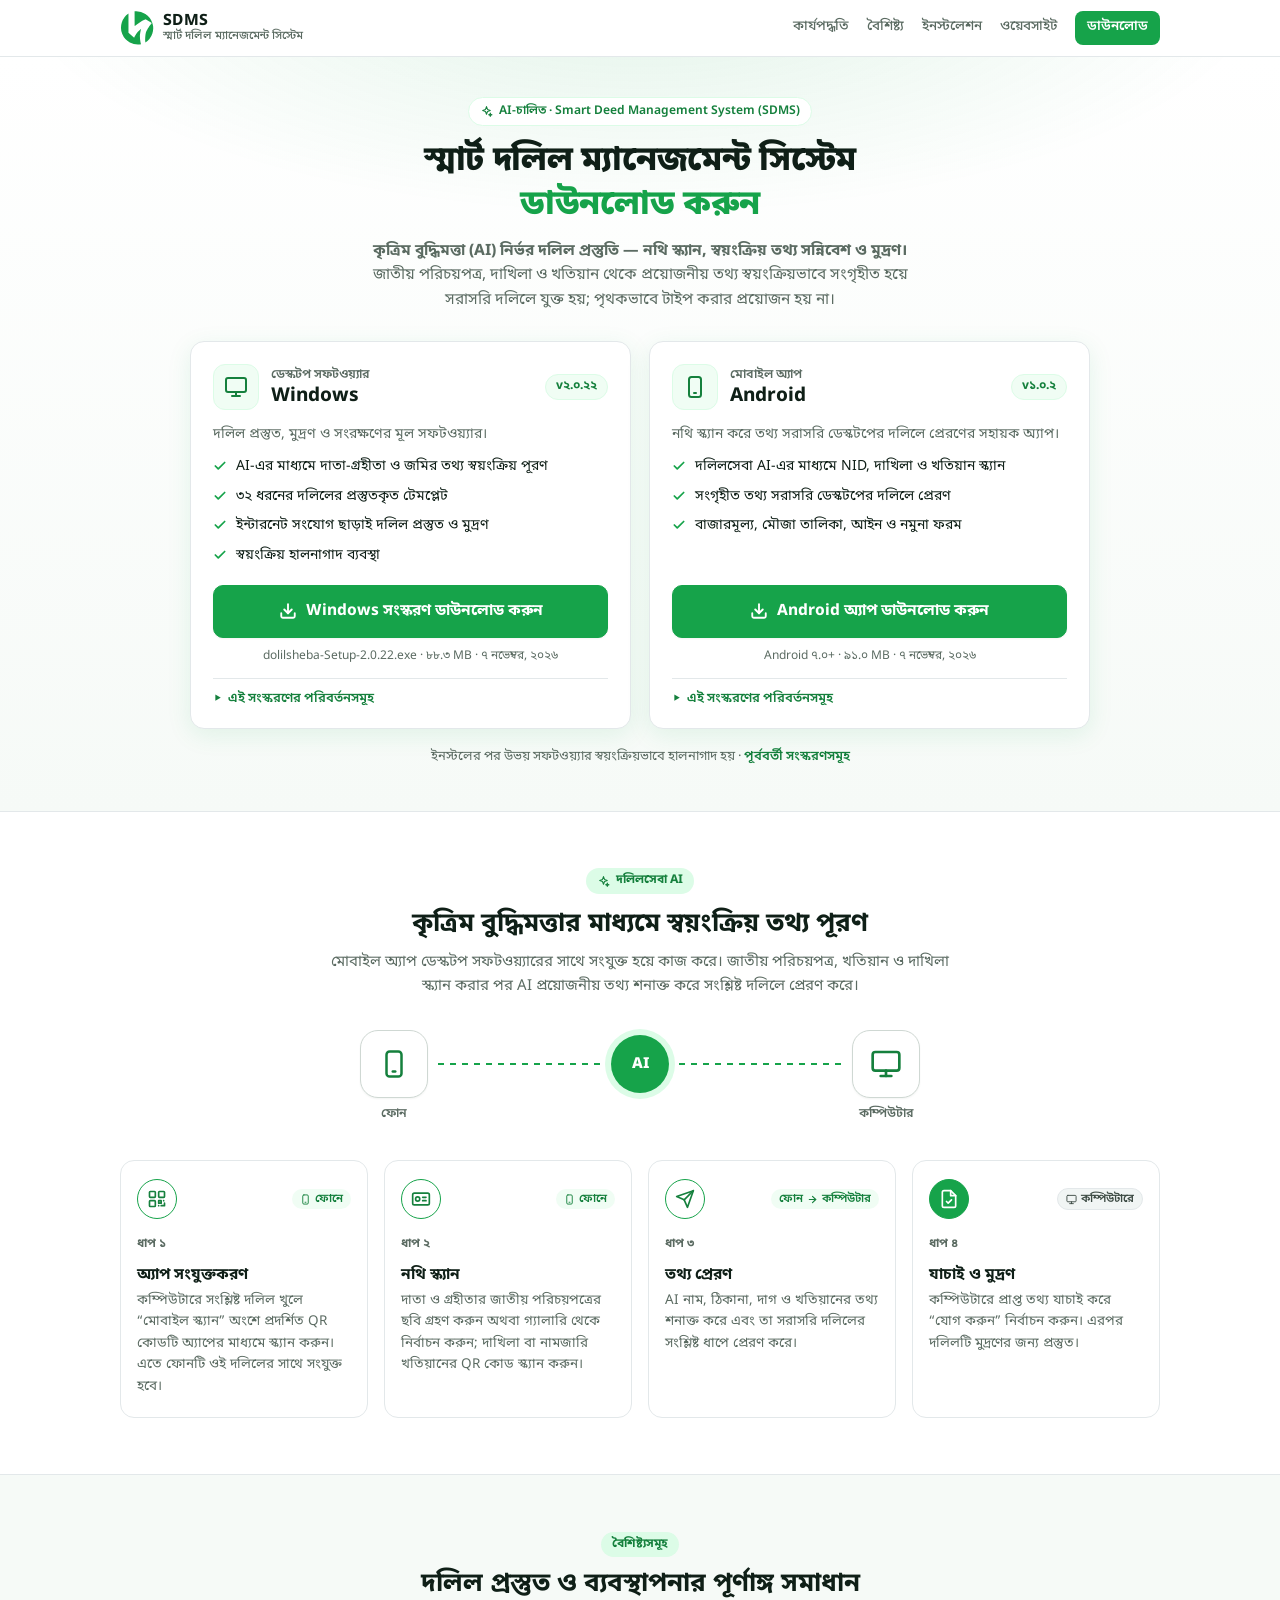
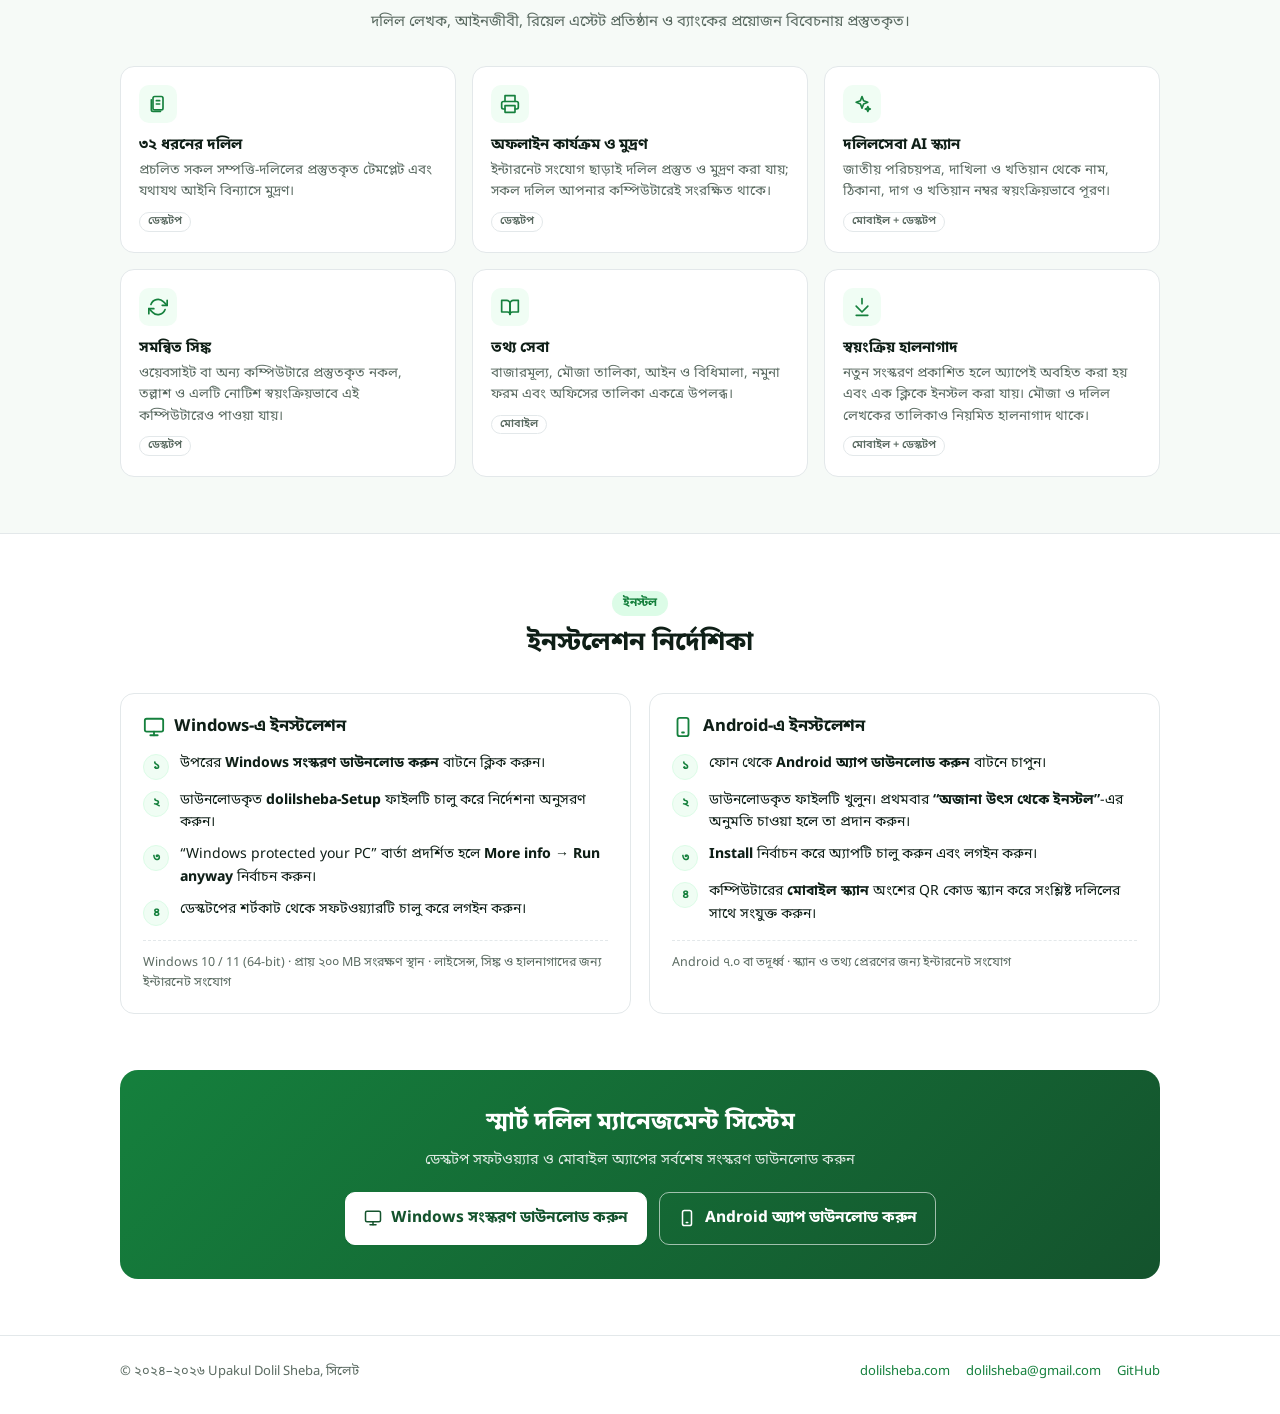
==== commit 955503d3: "Use the website's logo and Noto Sans Bengali The green brand mark from dolilsheba-web (logo.svg, fav" ====
--- a/index.html
+++ b/index.html
@@ -8,8 +8,13 @@
 <meta name="theme-color" content="#16a34a" />
 <meta property="og:title" content="Smart Deed Management System (SDMS) — স্মার্ট দলিল ম্যানেজমেন্ট সিস্টেম" />
 <meta property="og:description" content="AI-চালিত দলিল সফটওয়্যার — ডেস্কটপ (Windows) ও মোবাইল অ্যাপ (Android) ডাউনলোড করুন।" />
-<meta property="og:image" content="https://dolil.github.io/dolilsheba-releases/icon.png" />
-<link rel="icon" type="image/png" href="icon.png" />
+<meta property="og:image" content="https://dolil.github.io/dolilsheba-releases/apple-touch-icon.png" />
+<link rel="icon" href="favicon.ico" sizes="32x32" />
+<link rel="icon" href="logo.svg" type="image/svg+xml" />
+<link rel="apple-touch-icon" href="apple-touch-icon.png" />
+<link rel="preconnect" href="https://fonts.googleapis.com" />
+<link rel="preconnect" href="https://fonts.gstatic.com" crossorigin />
+<link rel="stylesheet" href="https://fonts.googleapis.com/css2?family=Noto+Sans+Bengali:wght@400;500;600;700;800&display=swap" />
 <style>
   :root {
     --bg: #ffffff;
@@ -32,7 +37,7 @@
   html { scroll-behavior: smooth; }
   html, body { margin: 0; padding: 0; }
   body {
-    font-family: -apple-system, BlinkMacSystemFont, "Segoe UI", "Nirmala UI", "Noto Sans Bengali", Roboto, Helvetica, Arial, sans-serif;
+    font-family: "Noto Sans Bengali", "Nirmala UI", -apple-system, BlinkMacSystemFont, "Segoe UI", Roboto, Helvetica, Arial, sans-serif;
     background: var(--bg);
     color: var(--text);
     line-height: 1.6;
@@ -50,7 +55,7 @@
   }
   .nav .wrap { display: flex; justify-content: space-between; align-items: center; gap: 12px; height: 56px; }
   .brand { display: flex; align-items: center; gap: 9px; text-decoration: none; }
-  .brand img { width: 30px; height: 30px; border-radius: 50%; }
+  .brand img { width: 34px; height: 34px; }
   .brand-text { display: flex; flex-direction: column; line-height: 1.2; }
   .brand-text b { font-size: 15.5px; letter-spacing: 0.4px; }
   .brand-text span { font-size: 11.5px; color: var(--muted); font-weight: 500; }
@@ -78,7 +83,7 @@
   }
   .eyebrow i { width: 6px; height: 6px; border-radius: 50%; background: var(--green); }
   .hero h1 { margin: 0 0 10px; font-size: 34px; font-weight: 800; line-height: 1.3; letter-spacing: -0.01em; }
-  .hero h1 em { font-style: normal; color: var(--green); }
+  .hero h1 em { font-style: normal; color: var(--green); display: block; }
   .hero-head p { margin: 0 auto; color: var(--muted); font-size: 15.5px; max-width: 540px; }
 
   /* Download cards — side by side */
@@ -293,7 +298,7 @@
 <nav class="nav">
   <div class="wrap">
     <a class="brand" href="./">
-      <img src="icon.png" alt="" width="30" height="30" />
+      <img src="logo.svg" alt="" width="34" height="34" />
       <span class="brand-text">
         <b>SDMS</b>
         <span>স্মার্ট দলিল ম্যানেজমেন্ট সিস্টেম</span>
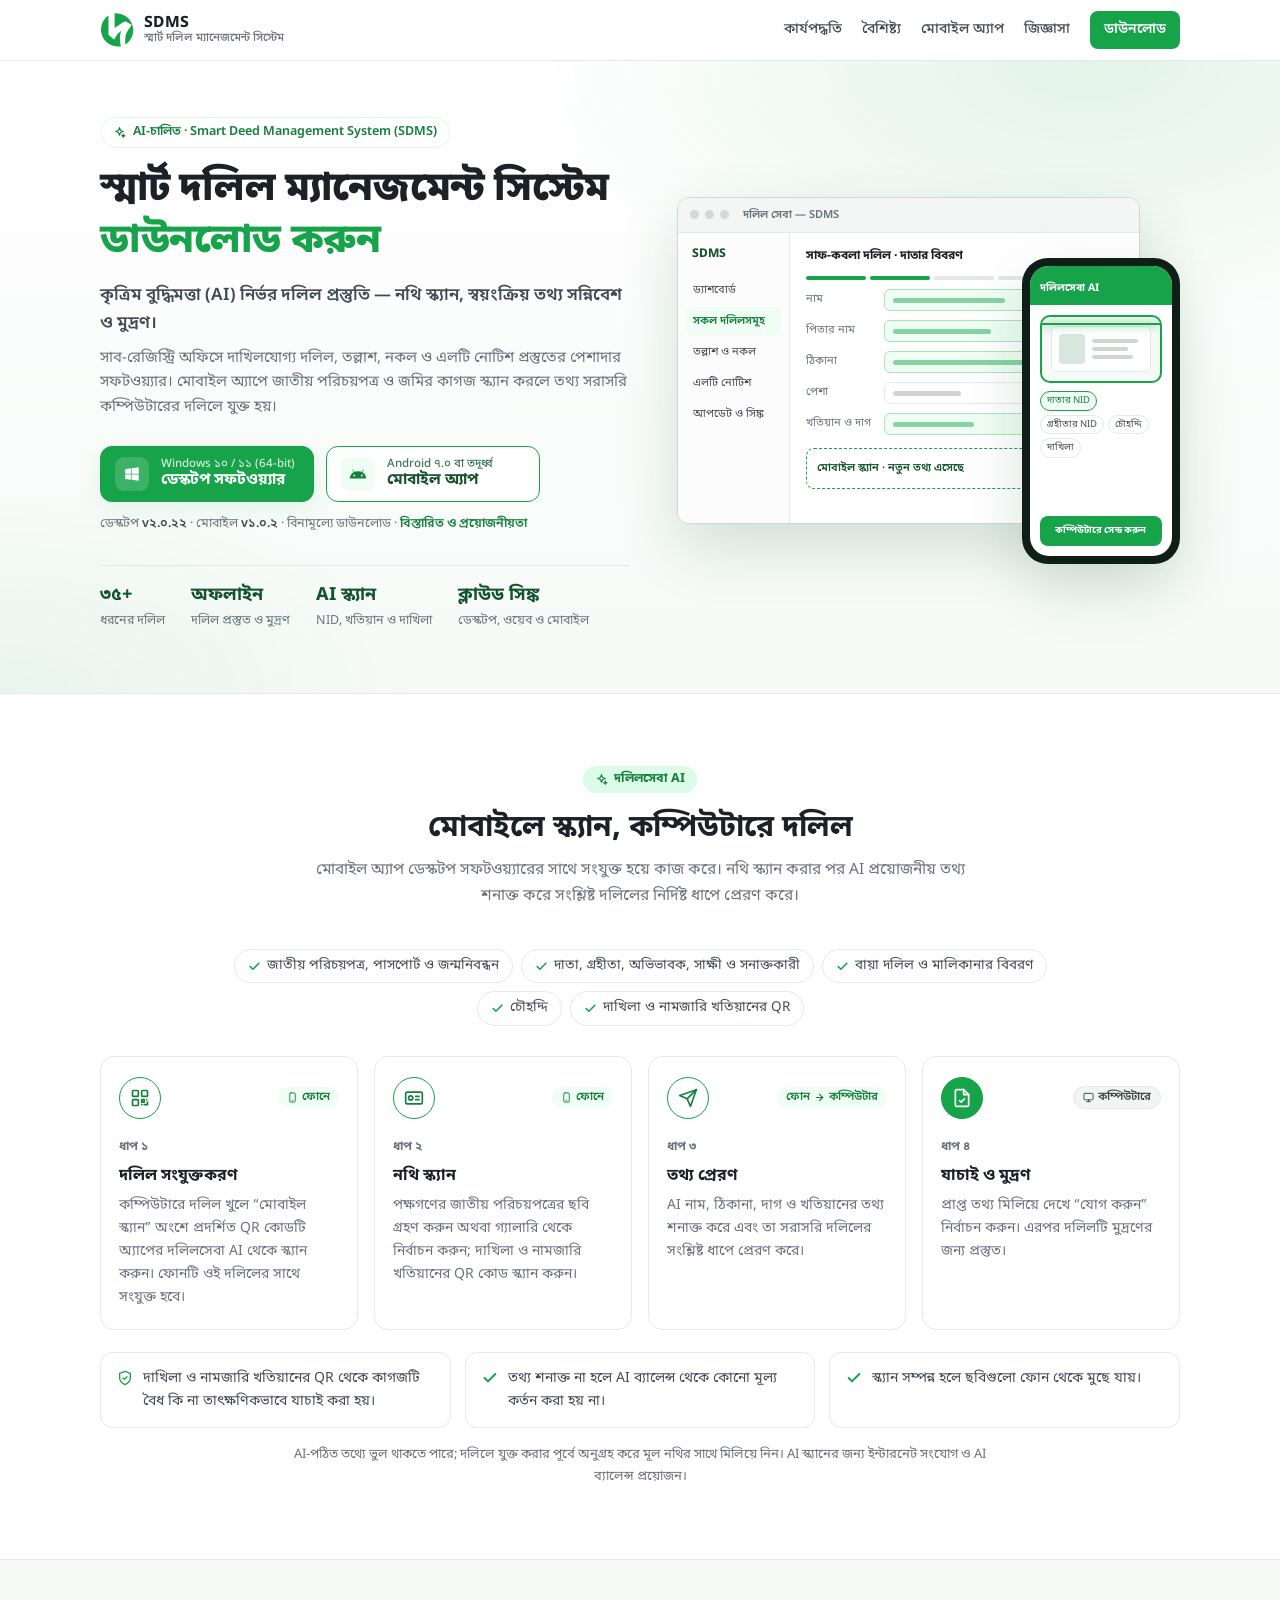
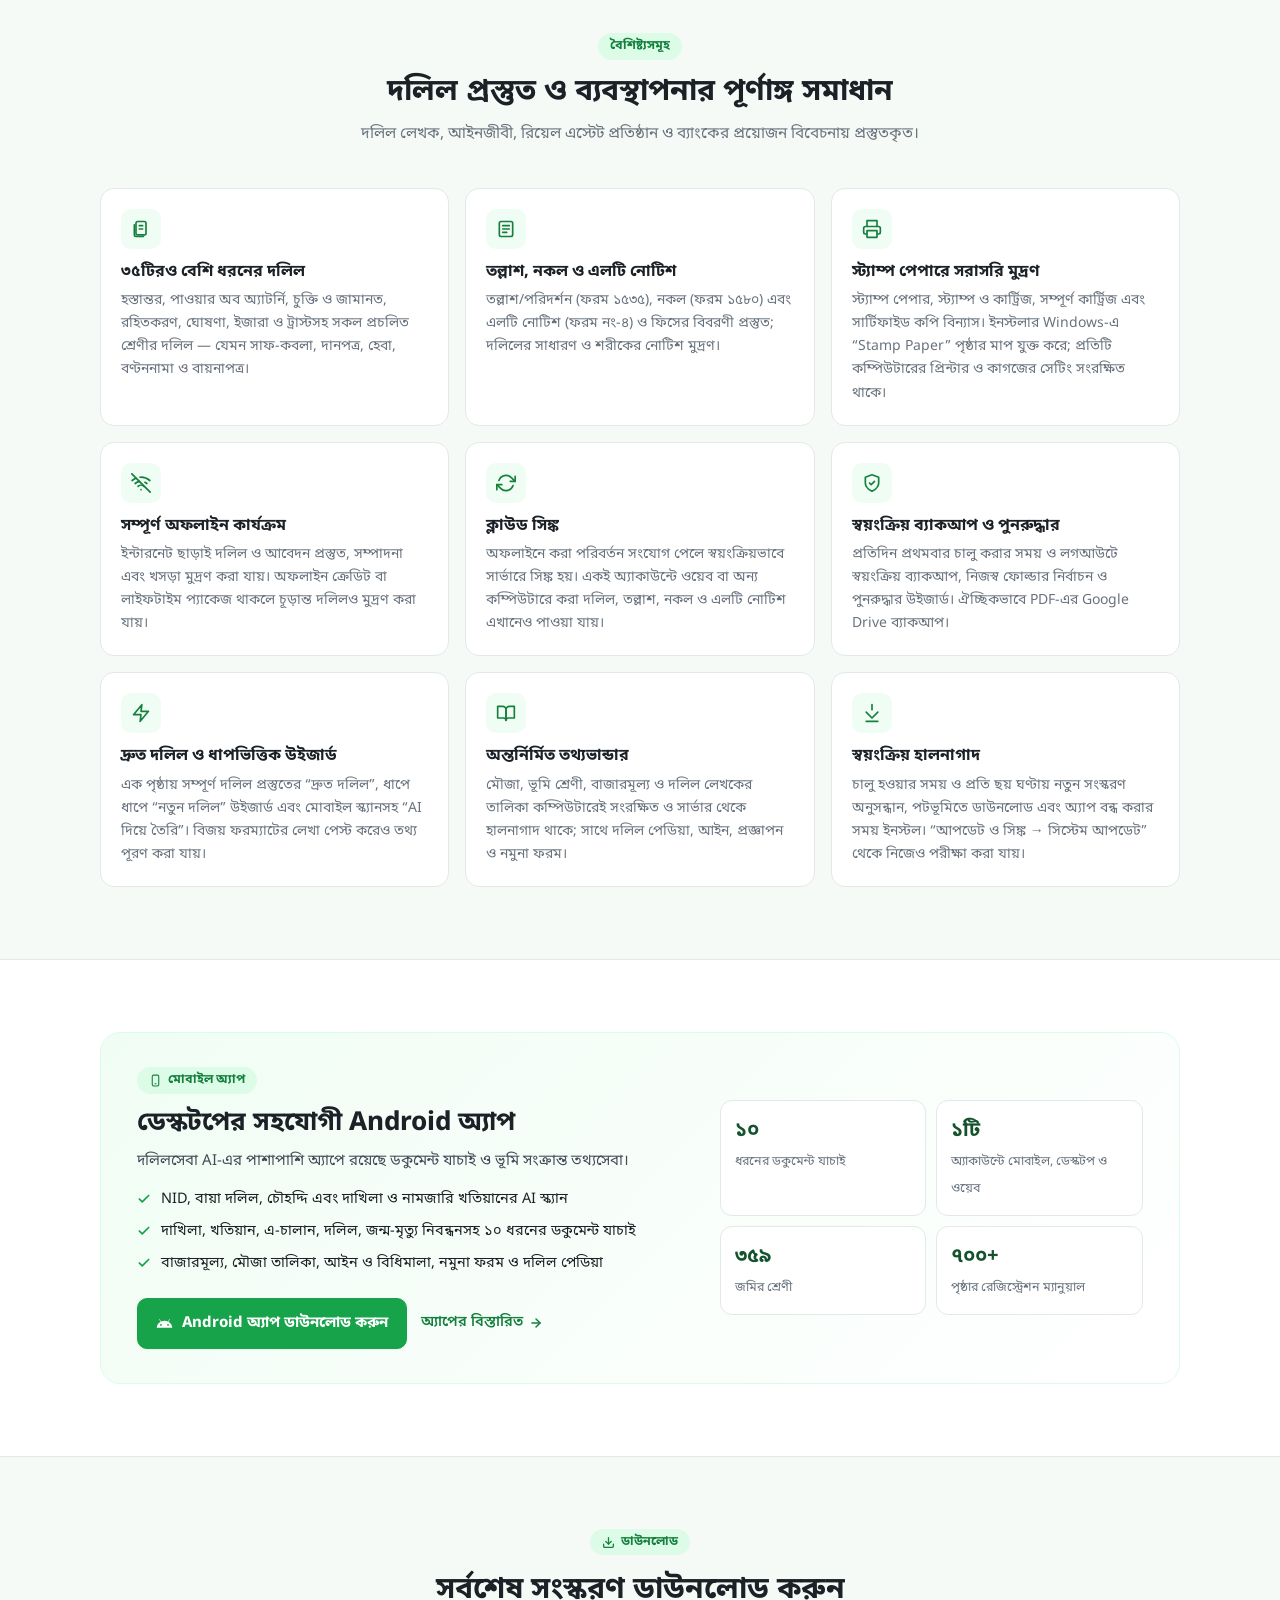
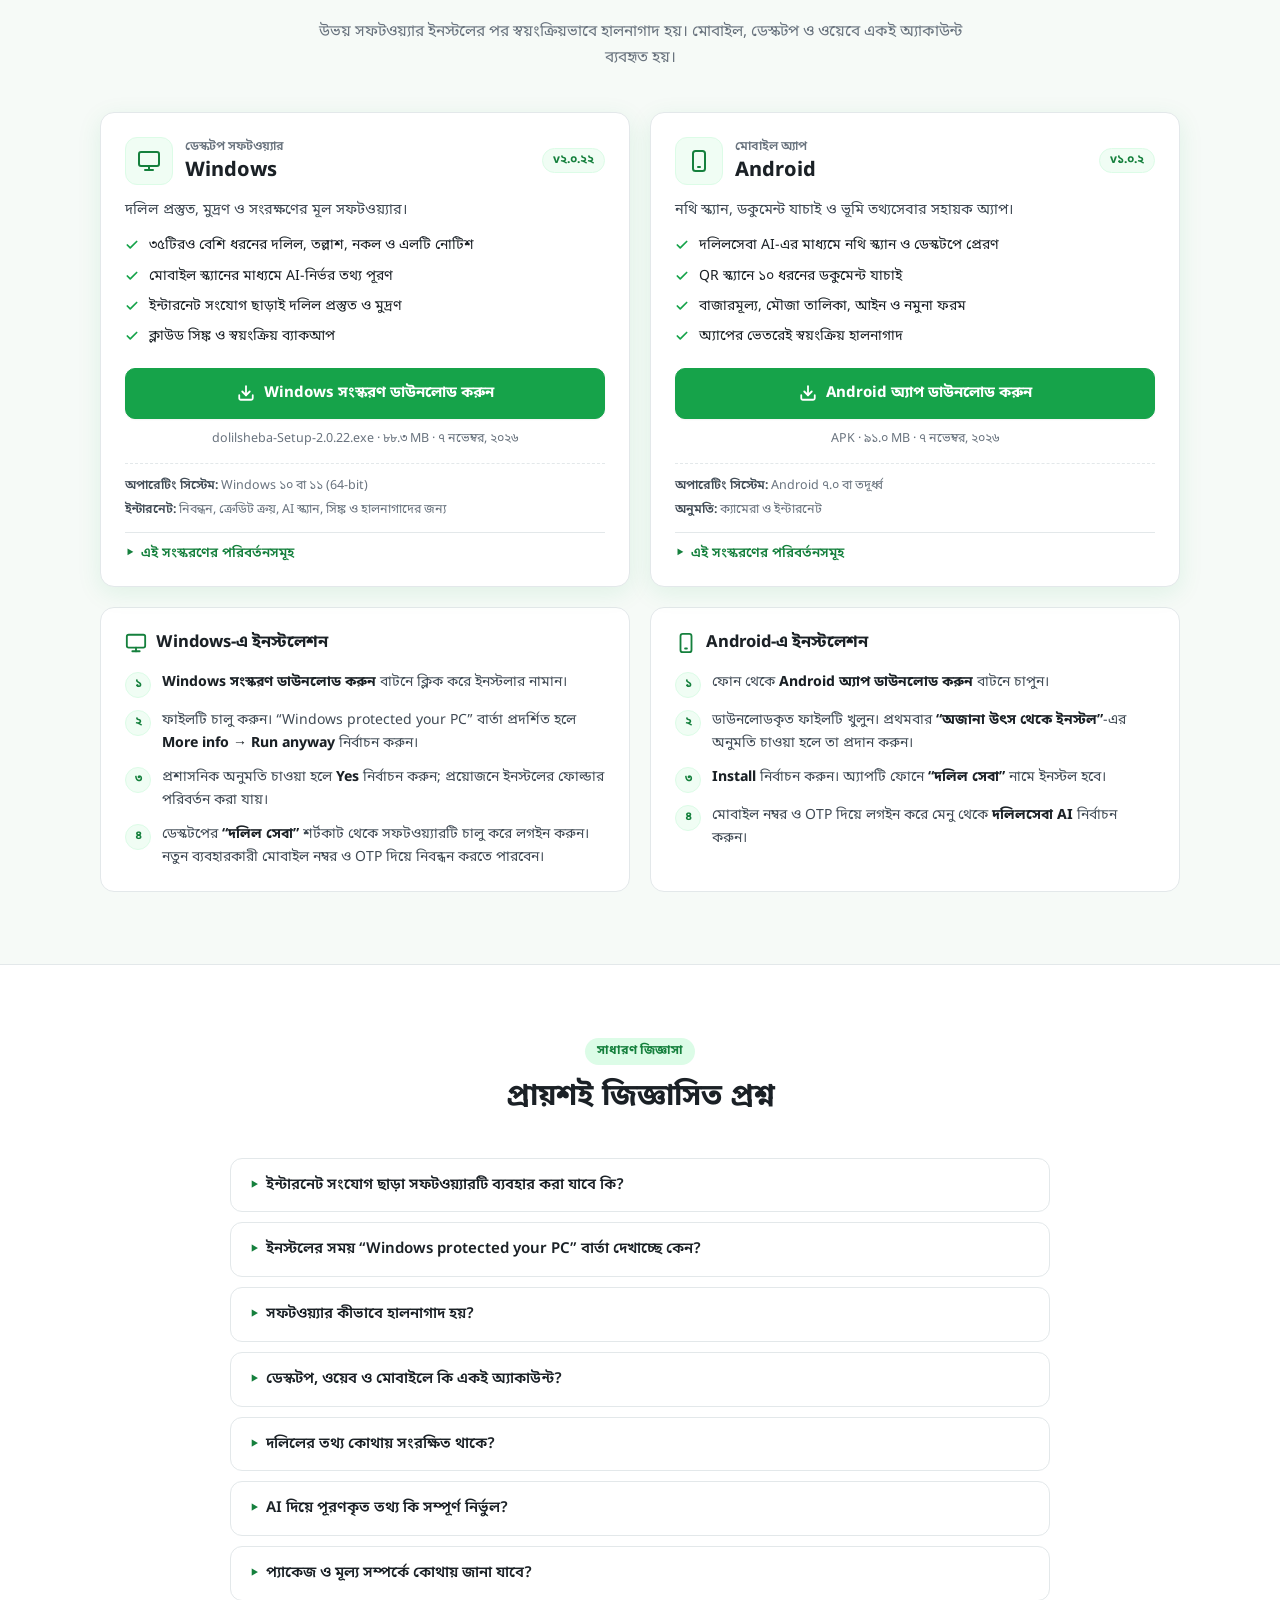
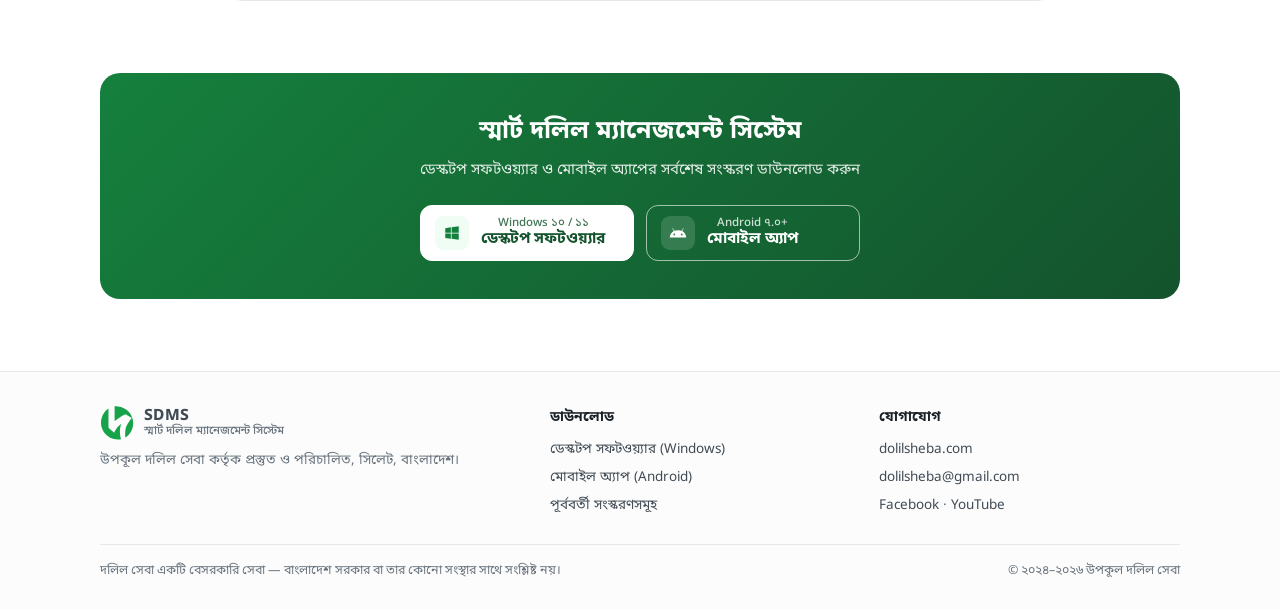
==== commit 979d43c3: "Landing page rebuild and new mobile app page The main page now opens with compact download buttons (" ====
--- a/index.html
+++ b/index.html
@@ -4,10 +4,11 @@
 <meta charset="utf-8" />
 <meta name="viewport" content="width=device-width, initial-scale=1" />
 <title>স্মার্ট দলিল ম্যানেজমেন্ট সিস্টেম (SDMS) — ডাউনলোড</title>
-<meta name="description" content="Smart Deed Management System (SDMS) — স্মার্ট দলিল ম্যানেজমেন্ট সিস্টেমের ডেস্কটপ সফটওয়্যার (Windows) ও মোবাইল অ্যাপ (Android) ডাউনলোড করুন। কৃত্রিম বুদ্ধিমত্তা (AI) নির্ভর দলিল প্রস্তুতি — নথি স্ক্যান, স্বয়ংক্রিয় তথ্য সন্নিবেশ ও মুদ্রণ।" />
+<meta name="description" content="Smart Deed Management System (SDMS) — কৃত্রিম বুদ্ধিমত্তা (AI) নির্ভর দলিল প্রস্তুতি। ৩৫টিরও বেশি ধরনের দলিল, তল্লাশ, নকল ও এলটি নোটিশ — সম্পূর্ণ অফলাইনে। Windows ডেস্কটপ সফটওয়্যার ও Android অ্যাপ ডাউনলোড করুন।" />
 <meta name="theme-color" content="#16a34a" />
+<meta property="og:type" content="website" />
 <meta property="og:title" content="Smart Deed Management System (SDMS) — স্মার্ট দলিল ম্যানেজমেন্ট সিস্টেম" />
-<meta property="og:description" content="AI-চালিত দলিল সফটওয়্যার — ডেস্কটপ (Windows) ও মোবাইল অ্যাপ (Android) ডাউনলোড করুন।" />
+<meta property="og:description" content="AI-নির্ভর দলিল প্রস্তুতি — Windows ডেস্কটপ সফটওয়্যার ও Android মোবাইল অ্যাপ।" />
 <meta property="og:image" content="https://dolil.github.io/dolilsheba-releases/apple-touch-icon.png" />
 <link rel="icon" href="favicon.ico" sizes="32x32" />
 <link rel="icon" href="logo.svg" type="image/svg+xml" />
@@ -15,269 +16,15 @@
 <link rel="preconnect" href="https://fonts.googleapis.com" />
 <link rel="preconnect" href="https://fonts.gstatic.com" crossorigin />
 <link rel="stylesheet" href="https://fonts.googleapis.com/css2?family=Noto+Sans+Bengali:wght@400;500;600;700;800&display=swap" />
-<style>
-  :root {
-    --bg: #ffffff;
-    --surface: #ffffff;
-    --surface-alt: #f6faf7;
-    --border: #e3e8ea;
-    --border-strong: #cfd8d3;
-    --text: #0f1f17;
-    --muted: #5b6b62;
-    --green: #16a34a;
-    --green-dark: #15803d;
-    --green-deep: #14532d;
-    --green-soft: #dcfce7;
-    --green-tint: #f0fdf4;
-    --shadow-sm: 0 1px 2px rgba(15, 31, 23, 0.05);
-    --shadow-md: 0 6px 24px rgba(22, 163, 74, 0.10);
-    --radius: 14px;
-  }
-  * { box-sizing: border-box; }
-  html { scroll-behavior: smooth; }
-  html, body { margin: 0; padding: 0; }
-  body {
-    font-family: "Noto Sans Bengali", "Nirmala UI", -apple-system, BlinkMacSystemFont, "Segoe UI", Roboto, Helvetica, Arial, sans-serif;
-    background: var(--bg);
-    color: var(--text);
-    line-height: 1.6;
-    -webkit-font-smoothing: antialiased;
-  }
-  a { color: inherit; }
-  svg { flex-shrink: 0; }
-  .wrap { max-width: 1080px; margin: 0 auto; padding: 0 20px; }
-
-  /* ── Nav ── */
-  .nav {
-    position: sticky; top: 0; z-index: 10;
-    background: rgba(255, 255, 255, 0.92); backdrop-filter: saturate(1.4) blur(8px);
-    border-bottom: 1px solid var(--border);
-  }
-  .nav .wrap { display: flex; justify-content: space-between; align-items: center; gap: 12px; height: 56px; }
-  .brand { display: flex; align-items: center; gap: 9px; text-decoration: none; }
-  .brand img { width: 34px; height: 34px; }
-  .brand-text { display: flex; flex-direction: column; line-height: 1.2; }
-  .brand-text b { font-size: 15.5px; letter-spacing: 0.4px; }
-  .brand-text span { font-size: 11.5px; color: var(--muted); font-weight: 500; }
-  .nav-links { display: flex; align-items: center; gap: 18px; }
-  .nav-links a { color: var(--muted); text-decoration: none; font-size: 13.5px; font-weight: 500; }
-  .nav-links a:hover { color: var(--green-dark); }
-  .nav-links .nav-cta {
-    color: #fff; background: var(--green); padding: 6px 12px; border-radius: 8px; font-weight: 600;
-  }
-  .nav-links .nav-cta:hover { color: #fff; background: var(--green-dark); }
-
-  /* ── Hero ── */
-  .hero {
-    background:
-      radial-gradient(900px 340px at 50% -80px, rgba(22, 163, 74, 0.13), transparent 70%),
-      linear-gradient(#fff, var(--surface-alt));
-    border-bottom: 1px solid var(--border);
-    padding: 40px 0 44px;
-  }
-  .hero-head { text-align: center; max-width: 640px; margin: 0 auto 28px; }
-  .eyebrow {
-    display: inline-flex; align-items: center; gap: 6px;
-    background: #fff; color: var(--green-dark); border: 1px solid var(--green-soft);
-    font-size: 12px; font-weight: 600; padding: 4px 11px; border-radius: 999px; margin-bottom: 14px;
-  }
-  .eyebrow i { width: 6px; height: 6px; border-radius: 50%; background: var(--green); }
-  .hero h1 { margin: 0 0 10px; font-size: 34px; font-weight: 800; line-height: 1.3; letter-spacing: -0.01em; }
-  .hero h1 em { font-style: normal; color: var(--green); display: block; }
-  .hero-head p { margin: 0 auto; color: var(--muted); font-size: 15.5px; max-width: 540px; }
-
-  /* Download cards — side by side */
-  .dl-grid { display: grid; grid-template-columns: 1fr 1fr; gap: 18px; max-width: 900px; margin: 0 auto; }
-  .dl-card {
-    position: relative; display: flex; flex-direction: column;
-    background: var(--surface); border: 1px solid var(--border); border-radius: var(--radius);
-    padding: 22px 22px 18px; box-shadow: var(--shadow-md);
-  }
-  .dl-card.for-you { border-color: var(--green); box-shadow: 0 0 0 3px var(--green-soft), var(--shadow-md); }
-  .for-you-tag {
-    display: none; position: absolute; top: -11px; left: 20px;
-    background: var(--green); color: #fff; font-size: 11.5px; font-weight: 600;
-    padding: 2px 10px; border-radius: 999px;
-  }
-  .dl-card.for-you .for-you-tag { display: inline-block; }
-  .dl-head { display: flex; align-items: center; gap: 12px; }
-  .dl-icon {
-    width: 46px; height: 46px; border-radius: 12px; display: grid; place-items: center;
-    background: var(--green-tint); color: var(--green-dark); border: 1px solid var(--green-soft);
-  }
-  .dl-title { flex: 1; min-width: 0; }
-  .dl-kind { margin: 0; font-size: 12.5px; color: var(--muted); font-weight: 600; }
-  .dl-title h2 { margin: 0; font-size: 19px; line-height: 1.3; }
-  .ver-pill {
-    font-size: 12px; font-weight: 700; color: var(--green-dark); background: var(--green-tint);
-    border: 1px solid var(--green-soft); border-radius: 999px; padding: 2px 10px; white-space: nowrap;
-  }
-  .ver-pill:empty { display: none; }
-  .dl-desc { margin: 14px 0 10px; font-size: 14px; color: var(--muted); }
-  .checks { list-style: none; margin: 0 0 18px; padding: 0; display: grid; gap: 7px; }
-  .checks li { display: flex; gap: 9px; font-size: 14px; align-items: flex-start; }
-  .checks svg { color: var(--green); margin-top: 3px; }
-  .dl-card .spacer { flex: 1; }
-  .btn {
-    display: flex; align-items: center; justify-content: center; gap: 9px; width: 100%;
-    background: var(--green); color: #fff; padding: 13px 18px; border-radius: 10px;
-    font-size: 15.5px; font-weight: 700; text-decoration: none; border: 1px solid var(--green);
-    transition: background 0.15s, transform 0.05s, box-shadow 0.15s; box-shadow: var(--shadow-sm);
-  }
-  .btn:hover { background: var(--green-dark); border-color: var(--green-dark); box-shadow: var(--shadow-md); }
-  .btn:active { transform: translateY(1px); }
-  .dl-meta { margin: 9px 0 0; text-align: center; font-size: 12px; color: var(--muted); }
-  .dl-notes { margin-top: 12px; border-top: 1px solid var(--border); padding-top: 10px; }
-  .dl-notes summary {
-    cursor: pointer; font-size: 13px; font-weight: 600; color: var(--green-dark); list-style: none;
-    display: flex; align-items: center; gap: 6px;
-  }
-  .dl-notes summary::-webkit-details-marker { display: none; }
-  .dl-notes summary::before { content: "▸"; transition: transform 0.15s; }
-  .dl-notes[open] summary::before { transform: rotate(90deg); }
-  .notes {
-    margin-top: 8px; background: var(--surface-alt); border: 1px solid var(--border); border-radius: 8px;
-    padding: 8px 14px; font-size: 13px; color: #2a3a32; word-wrap: break-word;
-    max-height: 220px; overflow-y: auto;
-  }
-  .notes h4 { font-size: 13px; margin: 8px 0 2px; }
-  .notes ul { margin: 2px 0 6px; padding-left: 18px; }
-  .notes li { margin: 2px 0; }
-  .notes p { margin: 4px 0; }
-  .notes code { font-family: ui-monospace, Consolas, monospace; font-size: 11.5px; }
-  .sha { display: block; font-family: ui-monospace, Consolas, monospace; font-size: 10.5px; color: var(--muted); word-break: break-all; margin-top: 8px; }
-  .hero-foot { text-align: center; margin: 18px 0 0; font-size: 13px; color: var(--muted); }
-  .hero-foot a { color: var(--green-dark); font-weight: 600; text-decoration: none; }
-  .hero-foot a:hover { text-decoration: underline; }
-
-  /* ── Sections ── */
-  section.block { padding: 56px 0; }
-  section.block.alt { background: var(--surface-alt); border-top: 1px solid var(--border); border-bottom: 1px solid var(--border); }
-  .sec-head { text-align: center; max-width: 620px; margin: 0 auto 32px; }
-  .chip {
-    display: inline-flex; align-items: center; gap: 6px; font-size: 12px; font-weight: 700;
-    color: var(--green-dark); background: var(--green-soft); padding: 3px 11px; border-radius: 999px;
-  }
-  .sec-head h2 { margin: 10px 0 8px; font-size: 26px; line-height: 1.35; }
-  .sec-head p { margin: 0; color: var(--muted); font-size: 15px; }
-
-  /* Pairing illustration: phone ··· AI ··· computer */
-  .pair {
-    display: flex; align-items: center; justify-content: center; gap: 0;
-    max-width: 560px; margin: 0 auto 36px;
-  }
-  .pair-node { display: flex; flex-direction: column; align-items: center; gap: 6px; font-size: 12.5px; font-weight: 600; color: var(--muted); }
-  .pair-node .dev {
-    width: 68px; height: 68px; border-radius: 18px; display: grid; place-items: center;
-    background: #fff; border: 1px solid var(--border-strong); color: var(--green-dark); box-shadow: var(--shadow-sm);
-  }
-  .pair-line { flex: 1; position: relative; height: 2px; margin: 0 10px 26px; min-width: 50px;
-    background-image: linear-gradient(90deg, var(--green) 50%, transparent 50%);
-    background-size: 12px 2px; animation: flow 1.2s linear infinite;
-  }
-  @keyframes flow { to { background-position: 12px 0; } }
-  @media (prefers-reduced-motion: reduce) { .pair-line { animation: none; } }
-  .pair-ai {
-    width: 58px; height: 58px; border-radius: 50%; display: grid; place-items: center; margin-bottom: 26px;
-    background: var(--green); color: #fff; font-weight: 800; font-size: 15px;
-    box-shadow: 0 0 0 6px var(--green-soft);
-  }
-
-  .steps { list-style: none; margin: 0; padding: 0; display: grid; grid-template-columns: repeat(4, 1fr); gap: 16px; }
-  .step {
-    background: #fff; border: 1px solid var(--border); border-radius: var(--radius); padding: 18px 16px;
-    position: relative;
-  }
-  .step-top { display: flex; align-items: center; justify-content: space-between; margin-bottom: 12px; }
-  .step-ico {
-    width: 40px; height: 40px; border-radius: 50%; display: grid; place-items: center;
-    border: 1.5px solid var(--green); color: var(--green-dark); background: #fff;
-  }
-  .step.last .step-ico { background: var(--green); color: #fff; }
-  .step-num { font-size: 12px; font-weight: 700; color: var(--muted); }
-  .where {
-    display: inline-flex; align-items: center; gap: 4px; font-size: 11.5px; font-weight: 600;
-    padding: 1px 8px; border-radius: 999px; background: var(--green-tint); color: var(--green-dark);
-  }
-  .where.pc { background: #f1f5f4; color: #3d4b44; border: 1px solid var(--border); }
-  .step h3 { margin: 8px 0 4px; font-size: 15.5px; line-height: 1.4; }
-  .step p { margin: 0; font-size: 13.5px; color: var(--muted); }
-
-  /* Features */
-  .features { display: grid; grid-template-columns: repeat(3, 1fr); gap: 16px; }
-  .feat { border: 1px solid var(--border); border-radius: var(--radius); padding: 18px; background: #fff; }
-  .feat .f-ico {
-    width: 38px; height: 38px; border-radius: 10px; display: grid; place-items: center;
-    background: var(--green-tint); color: var(--green-dark); margin-bottom: 10px;
-  }
-  .feat h3 { margin: 0 0 4px; font-size: 15px; }
-  .feat p { margin: 0; font-size: 13.5px; color: var(--muted); }
-  .feat .on { display: inline-block; margin-top: 8px; font-size: 11px; font-weight: 600; color: var(--muted);
-    border: 1px solid var(--border); border-radius: 999px; padding: 0 8px; }
-
-  /* Install */
-  .install { display: grid; grid-template-columns: 1fr 1fr; gap: 18px; }
-  .inst { background: #fff; border: 1px solid var(--border); border-radius: var(--radius); padding: 20px 22px; }
-  .inst h3 { display: flex; align-items: center; gap: 9px; margin: 0 0 12px; font-size: 16.5px; }
-  .inst h3 svg { color: var(--green-dark); }
-  .inst ol { margin: 0; padding: 0; list-style: none; counter-reset: s; display: grid; gap: 10px; }
-  .inst li { counter-increment: s; display: flex; gap: 11px; font-size: 14px; }
-  .inst li::before {
-    content: counter(s, bengali); flex-shrink: 0; width: 24px; height: 24px; border-radius: 50%;
-    display: grid; place-items: center; font-size: 12px; font-weight: 700;
-    background: var(--green-tint); color: var(--green-dark); border: 1px solid var(--green-soft); margin-top: 1px;
-  }
-  .inst .req { margin: 14px 0 0; padding-top: 12px; border-top: 1px dashed var(--border); font-size: 12.5px; color: var(--muted); }
-
-  /* CTA band */
-  .cta {
-    background: linear-gradient(135deg, var(--green-dark), var(--green-deep));
-    color: #fff; border-radius: 18px; padding: 34px 28px; text-align: center;
-  }
-  .cta h2 { margin: 0 0 6px; font-size: 24px; }
-  .cta p { margin: 0 0 20px; opacity: 0.85; font-size: 14.5px; }
-  .cta-btns { display: flex; justify-content: center; gap: 12px; flex-wrap: wrap; }
-  .cta .btn { width: auto; min-width: 230px; background: #fff; color: var(--green-deep); border-color: #fff; }
-  .cta .btn:hover { background: var(--green-tint); }
-  .cta .btn.ghost { background: transparent; color: #fff; border-color: rgba(255, 255, 255, 0.6); }
-  .cta .btn.ghost:hover { background: rgba(255, 255, 255, 0.1); }
-
-  footer { border-top: 1px solid var(--border); margin-top: 56px; padding: 26px 0 32px; font-size: 13px; color: var(--muted); }
-  footer .wrap { display: flex; justify-content: space-between; gap: 16px; flex-wrap: wrap; }
-  footer a { color: var(--green-dark); text-decoration: none; }
-  footer a:hover { text-decoration: underline; }
-  footer .links { display: flex; gap: 16px; flex-wrap: wrap; }
-
-  /* ── Responsive ── */
-  @media (max-width: 900px) {
-    .steps { grid-template-columns: 1fr 1fr; }
-    .features { grid-template-columns: 1fr 1fr; }
-  }
-  @media (max-width: 720px) {
-    .wrap { padding: 0 16px; }
-    .nav-links a:not(.nav-cta) { display: none; }
-    .hero { padding: 28px 0 32px; }
-    .hero h1 { font-size: 26px; }
-    .hero-head p { font-size: 14.5px; }
-    .dl-grid, .install { grid-template-columns: 1fr; }
-    .dl-grid { gap: 22px; }
-    .android .dl-card.mobile { order: -1; }
-    section.block { padding: 40px 0; }
-    .sec-head h2 { font-size: 22px; }
-    .steps, .features { grid-template-columns: 1fr; }
-    .pair-node .dev { width: 56px; height: 56px; }
-    .pair-ai { width: 48px; height: 48px; font-size: 13px; }
-    .cta { padding: 28px 18px; }
-    .cta .btn { width: 100%; min-width: 0; }
-  }
-</style>
+<link rel="stylesheet" href="assets/site.css" />
 </head>
 <body>
 
-<!-- Inline icon sprite (outline style) -->
 <svg width="0" height="0" style="position:absolute" aria-hidden="true">
   <defs>
-    <symbol id="i-download" viewBox="0 0 24 24" fill="none" stroke="currentColor" stroke-width="2.5" stroke-linecap="round" stroke-linejoin="round"><path d="M21 15v4a2 2 0 0 1-2 2H5a2 2 0 0 1-2-2v-4"/><polyline points="7 10 12 15 17 10"/><line x1="12" y1="15" x2="12" y2="3"/></symbol>
+    <symbol id="i-download" viewBox="0 0 24 24" fill="none" stroke="currentColor" stroke-width="2.4" stroke-linecap="round" stroke-linejoin="round"><path d="M21 15v4a2 2 0 0 1-2 2H5a2 2 0 0 1-2-2v-4"/><polyline points="7 10 12 15 17 10"/><line x1="12" y1="15" x2="12" y2="3"/></symbol>
+    <symbol id="i-windows" viewBox="0 0 24 24" fill="currentColor"><path d="M3 5.5 10.5 4.4v7.1H3zM11.5 4.3 21 3v8.5h-9.5zM3 12.5h7.5v7.1L3 18.5zM11.5 12.5H21V21l-9.5-1.3z"/></symbol>
+    <symbol id="i-android" viewBox="0 0 24 24" fill="currentColor"><path d="M17.6 9.48l1.84-3.18a.38.38 0 0 0-.66-.38l-1.86 3.22A11.4 11.4 0 0 0 12 8.2c-1.77 0-3.43.38-4.92.94L5.22 5.92a.38.38 0 0 0-.66.38L6.4 9.48A10.8 10.8 0 0 0 1 18h22a10.8 10.8 0 0 0-5.4-8.52zM7 15.25a1.25 1.25 0 1 1 0-2.5 1.25 1.25 0 0 1 0 2.5zm10 0a1.25 1.25 0 1 1 0-2.5 1.25 1.25 0 0 1 0 2.5z"/></symbol>
     <symbol id="i-monitor" viewBox="0 0 24 24" fill="none" stroke="currentColor" stroke-width="2" stroke-linecap="round" stroke-linejoin="round"><rect x="2" y="3" width="20" height="14" rx="2"/><line x1="8" y1="21" x2="16" y2="21"/><line x1="12" y1="17" x2="12" y2="21"/></symbol>
     <symbol id="i-phone" viewBox="0 0 24 24" fill="none" stroke="currentColor" stroke-width="2" stroke-linecap="round" stroke-linejoin="round"><rect x="6" y="2" width="12" height="20" rx="2.5"/><line x1="11" y1="18" x2="13" y2="18"/></symbol>
     <symbol id="i-check" viewBox="0 0 24 24" fill="none" stroke="currentColor" stroke-width="3" stroke-linecap="round" stroke-linejoin="round"><polyline points="20 6 9 17 4 12"/></symbol>
@@ -286,10 +33,14 @@
     <symbol id="i-send" viewBox="0 0 24 24" fill="none" stroke="currentColor" stroke-width="2" stroke-linecap="round" stroke-linejoin="round"><line x1="22" y1="2" x2="11" y2="13"/><polygon points="22 2 15 22 11 13 2 9 22 2"/></symbol>
     <symbol id="i-doc-ok" viewBox="0 0 24 24" fill="none" stroke="currentColor" stroke-width="2" stroke-linecap="round" stroke-linejoin="round"><path d="M14 2H6a2 2 0 0 0-2 2v16a2 2 0 0 0 2 2h12a2 2 0 0 0 2-2V8z"/><polyline points="14 2 14 8 20 8"/><polyline points="9 15 11 17 15 13"/></symbol>
     <symbol id="i-docs" viewBox="0 0 24 24" fill="none" stroke="currentColor" stroke-width="2" stroke-linecap="round" stroke-linejoin="round"><path d="M16 3H8a2 2 0 0 0-2 2v12a2 2 0 0 0 2 2h8a2 2 0 0 0 2-2V5a2 2 0 0 0-2-2z"/><path d="M10 8h4M10 12h4"/><path d="M4 7v12a2 2 0 0 0 2 2h9"/></symbol>
-    <symbol id="i-offline" viewBox="0 0 24 24" fill="none" stroke="currentColor" stroke-width="2" stroke-linecap="round" stroke-linejoin="round"><polyline points="6 9 6 2 18 2 18 9"/><path d="M6 18H4a2 2 0 0 1-2-2v-5a2 2 0 0 1 2-2h16a2 2 0 0 1 2 2v5a2 2 0 0 1-2 2h-2"/><rect x="6" y="14" width="12" height="8"/></symbol>
+    <symbol id="i-form" viewBox="0 0 24 24" fill="none" stroke="currentColor" stroke-width="2" stroke-linecap="round" stroke-linejoin="round"><rect x="4" y="3" width="16" height="18" rx="2"/><path d="M8 8h8M8 12h8M8 16h5"/></symbol>
+    <symbol id="i-print" viewBox="0 0 24 24" fill="none" stroke="currentColor" stroke-width="2" stroke-linecap="round" stroke-linejoin="round"><polyline points="6 9 6 2 18 2 18 9"/><path d="M6 18H4a2 2 0 0 1-2-2v-5a2 2 0 0 1 2-2h16a2 2 0 0 1 2 2v5a2 2 0 0 1-2 2h-2"/><rect x="6" y="14" width="12" height="8"/></symbol>
+    <symbol id="i-offline" viewBox="0 0 24 24" fill="none" stroke="currentColor" stroke-width="2" stroke-linecap="round" stroke-linejoin="round"><path d="M1 1l22 22"/><path d="M16.7 11.1A10.9 10.9 0 0 1 19 12.6M5 12.6a10.9 10.9 0 0 1 5.2-2.5M10.7 5.1A16 16 0 0 1 22.6 9M1.4 9a16 16 0 0 1 4.4-2.7M8.5 16.1a5 5 0 0 1 7 0"/><line x1="12" y1="20" x2="12.01" y2="20"/></symbol>
     <symbol id="i-sync" viewBox="0 0 24 24" fill="none" stroke="currentColor" stroke-width="2" stroke-linecap="round" stroke-linejoin="round"><polyline points="23 4 23 10 17 10"/><polyline points="1 20 1 14 7 14"/><path d="M3.5 9a9 9 0 0 1 14.9-3.4L23 10M1 14l4.6 4.4A9 9 0 0 0 20.5 15"/></symbol>
+    <symbol id="i-shield" viewBox="0 0 24 24" fill="none" stroke="currentColor" stroke-width="2" stroke-linecap="round" stroke-linejoin="round"><path d="M12 22s8-4 8-10V5l-8-3-8 3v7c0 6 8 10 8 10z"/><polyline points="9 12 11 14 15 10"/></symbol>
     <symbol id="i-spark" viewBox="0 0 24 24" fill="none" stroke="currentColor" stroke-width="2" stroke-linecap="round" stroke-linejoin="round"><path d="M12 3l1.9 5.1L19 10l-5.1 1.9L12 17l-1.9-5.1L5 10l5.1-1.9z"/><path d="M19 15l.8 2.2L22 18l-2.2.8L19 21l-.8-2.2L16 18l2.2-.8z"/></symbol>
     <symbol id="i-book" viewBox="0 0 24 24" fill="none" stroke="currentColor" stroke-width="2" stroke-linecap="round" stroke-linejoin="round"><path d="M2 4h6a4 4 0 0 1 4 4v13a3 3 0 0 0-3-3H2z"/><path d="M22 4h-6a4 4 0 0 0-4 4v13a3 3 0 0 1 3-3h7z"/></symbol>
+    <symbol id="i-bolt" viewBox="0 0 24 24" fill="none" stroke="currentColor" stroke-width="2" stroke-linecap="round" stroke-linejoin="round"><polygon points="13 2 3 14 12 14 11 22 21 10 12 10 13 2"/></symbol>
     <symbol id="i-update" viewBox="0 0 24 24" fill="none" stroke="currentColor" stroke-width="2" stroke-linecap="round" stroke-linejoin="round"><path d="M12 2v6"/><path d="M5 11l7 7 7-7"/><path d="M5 22h14"/></symbol>
     <symbol id="i-arrow" viewBox="0 0 24 24" fill="none" stroke="currentColor" stroke-width="2.5" stroke-linecap="round" stroke-linejoin="round"><line x1="5" y1="12" x2="19" y2="12"/><polyline points="12 5 19 12 12 19"/></symbol>
   </defs>
@@ -299,158 +50,146 @@
   <div class="wrap">
     <a class="brand" href="./">
       <img src="logo.svg" alt="" width="34" height="34" />
-      <span class="brand-text">
-        <b>SDMS</b>
-        <span>স্মার্ট দলিল ম্যানেজমেন্ট সিস্টেম</span>
-      </span>
+      <span class="brand-text"><b>SDMS</b><span>স্মার্ট দলিল ম্যানেজমেন্ট সিস্টেম</span></span>
     </a>
     <div class="nav-links">
       <a href="#how">কার্যপদ্ধতি</a>
       <a href="#features">বৈশিষ্ট্য</a>
-      <a href="#install">ইনস্টলেশন</a>
-      <a href="https://dolilsheba.com" target="_blank" rel="noopener">ওয়েবসাইট</a>
+      <a href="mobile-app/">মোবাইল অ্যাপ</a>
+      <a href="#faq">জিজ্ঞাসা</a>
       <a class="nav-cta" href="#download">ডাউনলোড</a>
     </div>
   </div>
 </nav>
 
-<!-- ═══ Hero: the two downloads, side by side ═══ -->
-<header class="hero" id="download">
-  <div class="wrap">
-    <div class="hero-head">
+<!-- ═══ Hero: headline + compact download buttons ═══ -->
+<header class="hero">
+  <div class="wrap hero-grid">
+    <div>
       <span class="eyebrow"><svg width="13" height="13"><use href="#i-spark"/></svg>AI-চালিত &middot; Smart Deed Management System (SDMS)</span>
       <h1>স্মার্ট দলিল ম্যানেজমেন্ট সিস্টেম <em>ডাউনলোড করুন</em></h1>
-      <p><b>কৃত্রিম বুদ্ধিমত্তা (AI) নির্ভর দলিল প্রস্তুতি — নথি স্ক্যান, স্বয়ংক্রিয় তথ্য সন্নিবেশ ও মুদ্রণ।</b> জাতীয় পরিচয়পত্র, দাখিলা ও খতিয়ান থেকে প্রয়োজনীয় তথ্য স্বয়ংক্রিয়ভাবে সংগৃহীত হয়ে সরাসরি দলিলে যুক্ত হয়; পৃথকভাবে টাইপ করার প্রয়োজন হয় না।</p>
-    </div>
-
-    <div class="dl-grid">
-      <!-- Desktop -->
-      <article class="dl-card desktop" id="card-desktop">
-        <span class="for-you-tag">আপনার কম্পিউটারের উপযোগী</span>
-        <div class="dl-head">
-          <span class="dl-icon"><svg width="24" height="24"><use href="#i-monitor"/></svg></span>
-          <div class="dl-title">
-            <p class="dl-kind">ডেস্কটপ সফটওয়্যার</p>
-            <h2>Windows</h2>
+      <p class="lead">কৃত্রিম বুদ্ধিমত্তা (AI) নির্ভর দলিল প্রস্তুতি — নথি স্ক্যান, স্বয়ংক্রিয় তথ্য সন্নিবেশ ও মুদ্রণ।</p>
+      <p class="sub">সাব-রেজিস্ট্রি অফিসে দাখিলযোগ্য দলিল, তল্লাশ, নকল ও এলটি নোটিশ প্রস্তুতের পেশাদার সফটওয়্যার। মোবাইল অ্যাপে জাতীয় পরিচয়পত্র ও জমির কাগজ স্ক্যান করলে তথ্য সরাসরি কম্পিউটারের দলিলে যুক্ত হয়।</p>
+
+      <div class="get-btns">
+        <a class="get primary" data-dl="desktop" data-primary-for="windows" href="https://github.com/dolil/dolilsheba-releases/releases/latest">
+          <span class="g-ico"><svg width="18" height="18"><use href="#i-windows"/></svg></span>
+          <span class="g-txt"><small>Windows ১০ / ১১ (64-bit)</small><b>ডেস্কটপ সফটওয়্যার</b></span>
+        </a>
+        <a class="get" data-dl="mobile" data-primary-for="android" href="https://github.com/dolil/dolilsheba-mobile-releases/releases/latest/download/dolilsheba.apk">
+          <span class="g-ico"><svg width="18" height="18"><use href="#i-android"/></svg></span>
+          <span class="g-txt"><small>Android ৭.০ বা তদূর্ধ্ব</small><b>মোবাইল অ্যাপ</b></span>
+        </a>
+      </div>
+      <p class="get-meta">
+        ডেস্কটপ <b data-ver="desktop"></b> &middot; মোবাইল <b data-ver="mobile"></b> &middot; বিনামূল্যে ডাউনলোড &middot;
+        <a class="link-arrow" href="#download" style="font-size:12.5px">বিস্তারিত ও প্রয়োজনীয়তা</a>
+      </p>
+
+      <div class="stats">
+        <div class="stat"><b>৩৫+</b><span>ধরনের দলিল</span></div>
+        <div class="stat"><b>অফলাইন</b><span>দলিল প্রস্তুত ও মুদ্রণ</span></div>
+        <div class="stat"><b>AI স্ক্যান</b><span>NID, খতিয়ান ও দাখিলা</span></div>
+        <div class="stat"><b>ক্লাউড সিঙ্ক</b><span>ডেস্কটপ, ওয়েব ও মোবাইল</span></div>
+      </div>
+    </div>
+
+    <!-- Illustration: deed wizard on the desktop receiving data scanned on the phone -->
+    <div class="mock" aria-hidden="true">
+      <div class="mock-win">
+        <div class="mock-bar"><i></i><i></i><i></i><span>দলিল সেবা — SDMS</span></div>
+        <div class="mock-body">
+          <div class="mock-side">
+            <b>SDMS</b>
+            <span>ড্যাশবোর্ড</span>
+            <span class="on">সকল দলিলসমূহ</span>
+            <span>তল্লাশ ও নকল</span>
+            <span>এলটি নোটিশ</span>
+            <span>আপডেট ও সিঙ্ক</span>
           </div>
-          <span class="ver-pill" id="ver-desktop"></span>
-        </div>
-        <p class="dl-desc">দলিল প্রস্তুত, মুদ্রণ ও সংরক্ষণের মূল সফটওয়্যার।</p>
-        <ul class="checks">
-          <li><svg width="14" height="14"><use href="#i-check"/></svg>AI-এর মাধ্যমে দাতা-গ্রহীতা ও জমির তথ্য স্বয়ংক্রিয় পূরণ</li>
-          <li><svg width="14" height="14"><use href="#i-check"/></svg>৩২ ধরনের দলিলের প্রস্তুতকৃত টেমপ্লেট</li>
-          <li><svg width="14" height="14"><use href="#i-check"/></svg>ইন্টারনেট সংযোগ ছাড়াই দলিল প্রস্তুত ও মুদ্রণ</li>
-          <li><svg width="14" height="14"><use href="#i-check"/></svg>স্বয়ংক্রিয় হালনাগাদ ব্যবস্থা</li>
-        </ul>
-        <div class="spacer"></div>
-        <a class="btn" data-dl="desktop" href="https://github.com/dolil/dolilsheba-releases/releases/latest">
-          <svg width="18" height="18"><use href="#i-download"/></svg>
-          Windows সংস্করণ ডাউনলোড করুন
-        </a>
-        <p class="dl-meta" id="meta-desktop">Windows 10 / 11 &middot; 64-bit</p>
-        <details class="dl-notes" id="notes-desktop" hidden>
-          <summary>এই সংস্করণের পরিবর্তনসমূহ</summary>
-          <div class="notes"></div>
-        </details>
-      </article>
-
-      <!-- Mobile -->
-      <article class="dl-card mobile" id="card-mobile">
-        <span class="for-you-tag">আপনার ফোনের উপযোগী</span>
-        <div class="dl-head">
-          <span class="dl-icon"><svg width="24" height="24"><use href="#i-phone"/></svg></span>
-          <div class="dl-title">
-            <p class="dl-kind">মোবাইল অ্যাপ</p>
-            <h2>Android</h2>
+          <div class="mock-main">
+            <div class="mock-title">সাফ-কবলা দলিল &middot; দাতার বিবরণ</div>
+            <div class="mock-steps"><i class="done"></i><i class="done"></i><i></i><i></i><i></i></div>
+            <div class="mock-field ai"><label>নাম</label><span class="val" style="--w:55%"></span><span class="ai-tag">AI</span></div>
+            <div class="mock-field ai"><label>পিতার নাম</label><span class="val" style="--w:48%"></span><span class="ai-tag">AI</span></div>
+            <div class="mock-field ai"><label>ঠিকানা</label><span class="val" style="--w:75%"></span><span class="ai-tag">AI</span></div>
+            <div class="mock-field"><label>পেশা</label><span class="val" style="--w:30%"></span><span></span></div>
+            <div class="mock-field ai"><label>খতিয়ান ও দাগ</label><span class="val" style="--w:40%"></span><span class="ai-tag">AI</span></div>
+            <div class="mock-inbox">মোবাইল স্ক্যান &middot; নতুন তথ্য এসেছে <em>যোগ করুন</em></div>
           </div>
-          <span class="ver-pill" id="ver-mobile"></span>
-        </div>
-        <p class="dl-desc">নথি স্ক্যান করে তথ্য সরাসরি ডেস্কটপের দলিলে প্রেরণের সহায়ক অ্যাপ।</p>
-        <ul class="checks">
-          <li><svg width="14" height="14"><use href="#i-check"/></svg>দলিলসেবা AI-এর মাধ্যমে NID, দাখিলা ও খতিয়ান স্ক্যান</li>
-          <li><svg width="14" height="14"><use href="#i-check"/></svg>সংগৃহীত তথ্য সরাসরি ডেস্কটপের দলিলে প্রেরণ</li>
-          <li><svg width="14" height="14"><use href="#i-check"/></svg>বাজারমূল্য, মৌজা তালিকা, আইন ও নমুনা ফরম</li>
-        </ul>
-        <div class="spacer"></div>
-        <a class="btn" data-dl="mobile" href="https://github.com/dolil/dolilsheba-mobile-releases/releases/latest/download/dolilsheba.apk">
-          <svg width="18" height="18"><use href="#i-download"/></svg>
-          Android অ্যাপ ডাউনলোড করুন
-        </a>
-        <p class="dl-meta" id="meta-mobile">Android ৭.০ বা তদূর্ধ্ব</p>
-        <details class="dl-notes" id="notes-mobile" hidden>
-          <summary>এই সংস্করণের পরিবর্তনসমূহ</summary>
-          <div class="notes"></div>
-          <span class="sha" id="sha-mobile"></span>
-        </details>
-      </article>
-    </div>
-
-    <p class="hero-foot">
-      ইনস্টলের পর উভয় সফটওয়্যার স্বয়ংক্রিয়ভাবে হালনাগাদ হয় &middot;
-      <a href="https://github.com/dolil/dolilsheba-releases/releases" target="_blank" rel="noopener">পূর্ববর্তী সংস্করণসমূহ</a>
-    </p>
+        </div>
+      </div>
+      <div class="mock-phone">
+        <div class="mock-screen">
+          <div class="ph-head">দলিলসেবা AI</div>
+          <div class="ph-body">
+            <div class="scan-frame">
+              <div class="id-card"><span class="ph"></span><span class="ln"><i style="width:90%"></i><i style="width:70%"></i><i style="width:80%"></i></span></div>
+              <span class="scan-line"></span>
+            </div>
+            <div class="ph-chips"><span class="on">দাতার NID</span><span>গ্রহীতার NID</span><span>চৌহদ্দি</span><span>দাখিলা</span></div>
+            <div class="ph-btn">কম্পিউটারে সেন্ড করুন</div>
+          </div>
+        </div>
+      </div>
+    </div>
   </div>
 </header>
 
-<!-- ═══ How the app and the desktop pair up (দলিলসেবা AI) ═══ -->
+<!-- ═══ How the AI app works with the desktop ═══ -->
 <section class="block" id="how">
   <div class="wrap">
     <div class="sec-head">
       <span class="chip"><svg width="13" height="13"><use href="#i-spark"/></svg>দলিলসেবা AI</span>
-      <h2>কৃত্রিম বুদ্ধিমত্তার মাধ্যমে স্বয়ংক্রিয় তথ্য পূরণ</h2>
-      <p>মোবাইল অ্যাপ ডেস্কটপ সফটওয়্যারের সাথে সংযুক্ত হয়ে কাজ করে। জাতীয় পরিচয়পত্র, খতিয়ান ও দাখিলা স্ক্যান করার পর AI প্রয়োজনীয় তথ্য শনাক্ত করে সংশ্লিষ্ট দলিলে প্রেরণ করে।</p>
-    </div>
-
-    <div class="pair" aria-hidden="true">
-      <div class="pair-node"><span class="dev"><svg width="30" height="30"><use href="#i-phone"/></svg></span>ফোন</div>
-      <span class="pair-line"></span>
-      <span class="pair-ai">AI</span>
-      <span class="pair-line"></span>
-      <div class="pair-node"><span class="dev"><svg width="32" height="32"><use href="#i-monitor"/></svg></span>কম্পিউটার</div>
+      <h2>মোবাইলে স্ক্যান, কম্পিউটারে দলিল</h2>
+      <p>মোবাইল অ্যাপ ডেস্কটপ সফটওয়্যারের সাথে সংযুক্ত হয়ে কাজ করে। নথি স্ক্যান করার পর AI প্রয়োজনীয় তথ্য শনাক্ত করে সংশ্লিষ্ট দলিলের নির্দিষ্ট ধাপে প্রেরণ করে।</p>
+    </div>
+
+    <div class="doc-chips">
+      <span><svg width="13" height="13"><use href="#i-check"/></svg>জাতীয় পরিচয়পত্র, পাসপোর্ট ও জন্মনিবন্ধন</span>
+      <span><svg width="13" height="13"><use href="#i-check"/></svg>দাতা, গ্রহীতা, অভিভাবক, সাক্ষী ও সনাক্তকারী</span>
+      <span><svg width="13" height="13"><use href="#i-check"/></svg>বায়া দলিল ও মালিকানার বিবরণ</span>
+      <span><svg width="13" height="13"><use href="#i-check"/></svg>চৌহদ্দি</span>
+      <span><svg width="13" height="13"><use href="#i-check"/></svg>দাখিলা ও নামজারি খতিয়ানের QR</span>
     </div>
 
     <ol class="steps">
       <li class="step">
-        <div class="step-top">
-          <span class="step-ico"><svg width="20" height="20"><use href="#i-qr"/></svg></span>
-          <span class="where"><svg width="11" height="11"><use href="#i-phone"/></svg>ফোনে</span>
-        </div>
+        <div class="step-top"><span class="step-ico"><svg width="20" height="20"><use href="#i-qr"/></svg></span><span class="where"><svg width="11" height="11"><use href="#i-phone"/></svg>ফোনে</span></div>
         <span class="step-num">ধাপ ১</span>
-        <h3>অ্যাপ সংযুক্তকরণ</h3>
-        <p>কম্পিউটারে সংশ্লিষ্ট দলিল খুলে “মোবাইল স্ক্যান” অংশে প্রদর্শিত QR কোডটি অ্যাপের মাধ্যমে স্ক্যান করুন। এতে ফোনটি ওই দলিলের সাথে সংযুক্ত হবে।</p>
+        <h3>দলিল সংযুক্তকরণ</h3>
+        <p>কম্পিউটারে দলিল খুলে “মোবাইল স্ক্যান” অংশে প্রদর্শিত QR কোডটি অ্যাপের দলিলসেবা AI থেকে স্ক্যান করুন। ফোনটি ওই দলিলের সাথে সংযুক্ত হবে।</p>
       </li>
       <li class="step">
-        <div class="step-top">
-          <span class="step-ico"><svg width="20" height="20"><use href="#i-id"/></svg></span>
-          <span class="where"><svg width="11" height="11"><use href="#i-phone"/></svg>ফোনে</span>
-        </div>
+        <div class="step-top"><span class="step-ico"><svg width="20" height="20"><use href="#i-id"/></svg></span><span class="where"><svg width="11" height="11"><use href="#i-phone"/></svg>ফোনে</span></div>
         <span class="step-num">ধাপ ২</span>
         <h3>নথি স্ক্যান</h3>
-        <p>দাতা ও গ্রহীতার জাতীয় পরিচয়পত্রের ছবি গ্রহণ করুন অথবা গ্যালারি থেকে নির্বাচন করুন; দাখিলা বা নামজারি খতিয়ানের QR কোড স্ক্যান করুন।</p>
+        <p>পক্ষগণের জাতীয় পরিচয়পত্রের ছবি গ্রহণ করুন অথবা গ্যালারি থেকে নির্বাচন করুন; দাখিলা ও নামজারি খতিয়ানের QR কোড স্ক্যান করুন।</p>
       </li>
       <li class="step">
-        <div class="step-top">
-          <span class="step-ico"><svg width="20" height="20"><use href="#i-send"/></svg></span>
-          <span class="where">ফোন <svg width="11" height="11"><use href="#i-arrow"/></svg> কম্পিউটার</span>
-        </div>
+        <div class="step-top"><span class="step-ico"><svg width="20" height="20"><use href="#i-send"/></svg></span><span class="where">ফোন <svg width="11" height="11"><use href="#i-arrow"/></svg> কম্পিউটার</span></div>
         <span class="step-num">ধাপ ৩</span>
         <h3>তথ্য প্রেরণ</h3>
         <p>AI নাম, ঠিকানা, দাগ ও খতিয়ানের তথ্য শনাক্ত করে এবং তা সরাসরি দলিলের সংশ্লিষ্ট ধাপে প্রেরণ করে।</p>
       </li>
       <li class="step last">
-        <div class="step-top">
-          <span class="step-ico"><svg width="20" height="20"><use href="#i-doc-ok"/></svg></span>
-          <span class="where pc"><svg width="11" height="11"><use href="#i-monitor"/></svg>কম্পিউটারে</span>
-        </div>
+        <div class="step-top"><span class="step-ico"><svg width="20" height="20"><use href="#i-doc-ok"/></svg></span><span class="where pc"><svg width="11" height="11"><use href="#i-monitor"/></svg>কম্পিউটারে</span></div>
         <span class="step-num">ধাপ ৪</span>
         <h3>যাচাই ও মুদ্রণ</h3>
-        <p>কম্পিউটারে প্রাপ্ত তথ্য যাচাই করে “যোগ করুন” নির্বাচন করুন। এরপর দলিলটি মুদ্রণের জন্য প্রস্তুত।</p>
+        <p>প্রাপ্ত তথ্য মিলিয়ে দেখে “যোগ করুন” নির্বাচন করুন। এরপর দলিলটি মুদ্রণের জন্য প্রস্তুত।</p>
       </li>
     </ol>
+
+    <div class="trust">
+      <div><svg width="16" height="16"><use href="#i-shield"/></svg><span>দাখিলা ও নামজারি খতিয়ানের QR থেকে কাগজটি বৈধ কি না তাৎক্ষণিকভাবে যাচাই করা হয়।</span></div>
+      <div><svg width="16" height="16"><use href="#i-check"/></svg><span>তথ্য শনাক্ত না হলে AI ব্যালেন্স থেকে কোনো মূল্য কর্তন করা হয় না।</span></div>
+      <div><svg width="16" height="16"><use href="#i-check"/></svg><span>স্ক্যান সম্পন্ন হলে ছবিগুলো ফোন থেকে মুছে যায়।</span></div>
+    </div>
+    <p class="note">AI-পঠিত তথ্যে ভুল থাকতে পারে; দলিলে যুক্ত করার পূর্বে অনুগ্রহ করে মূল নথির সাথে মিলিয়ে নিন। AI স্ক্যানের জন্য ইন্টারনেট সংযোগ ও AI ব্যালেন্স প্রয়োজন।</p>
   </div>
 </section>
 
-<!-- ═══ Features ═══ -->
+<!-- ═══ Desktop features ═══ -->
 <section class="block alt" id="features">
   <div class="wrap">
     <div class="sec-head">
@@ -461,72 +200,199 @@
     <div class="features">
       <div class="feat">
         <span class="f-ico"><svg width="20" height="20"><use href="#i-docs"/></svg></span>
-        <h3>৩২ ধরনের দলিল</h3>
-        <p>প্রচলিত সকল সম্পত্তি-দলিলের প্রস্তুতকৃত টেমপ্লেট এবং যথাযথ আইনি বিন্যাসে মুদ্রণ।</p>
-        <span class="on">ডেস্কটপ</span>
+        <h3>৩৫টিরও বেশি ধরনের দলিল</h3>
+        <p>হস্তান্তর, পাওয়ার অব অ্যাটর্নি, চুক্তি ও জামানত, রহিতকরণ, ঘোষণা, ইজারা ও ট্রাস্টসহ সকল প্রচলিত শ্রেণীর দলিল — যেমন সাফ-কবলা, দানপত্র, হেবা, বণ্টননামা ও বায়নাপত্র।</p>
+      </div>
+      <div class="feat">
+        <span class="f-ico"><svg width="20" height="20"><use href="#i-form"/></svg></span>
+        <h3>তল্লাশ, নকল ও এলটি নোটিশ</h3>
+        <p>তল্লাশ/পরিদর্শন (ফরম ১৫৩৫), নকল (ফরম ১৫৮০) এবং এলটি নোটিশ (ফরম নং-৪) ও ফিসের বিবরণী প্রস্তুত; দলিলের সাধারণ ও শরীকের নোটিশ মুদ্রণ।</p>
+      </div>
+      <div class="feat">
+        <span class="f-ico"><svg width="20" height="20"><use href="#i-print"/></svg></span>
+        <h3>স্ট্যাম্প পেপারে সরাসরি মুদ্রণ</h3>
+        <p>স্ট্যাম্প পেপার, স্ট্যাম্প ও কার্ট্রিজ, সম্পূর্ণ কার্ট্রিজ এবং সার্টিফাইড কপি বিন্যাস। ইনস্টলার Windows-এ “Stamp Paper” পৃষ্ঠার মাপ যুক্ত করে; প্রতিটি কম্পিউটারের প্রিন্টার ও কাগজের সেটিং সংরক্ষিত থাকে।</p>
       </div>
       <div class="feat">
         <span class="f-ico"><svg width="20" height="20"><use href="#i-offline"/></svg></span>
-        <h3>অফলাইন কার্যক্রম ও মুদ্রণ</h3>
-        <p>ইন্টারনেট সংযোগ ছাড়াই দলিল প্রস্তুত ও মুদ্রণ করা যায়; সকল দলিল আপনার কম্পিউটারেই সংরক্ষিত থাকে।</p>
-        <span class="on">ডেস্কটপ</span>
-      </div>
-      <div class="feat">
-        <span class="f-ico"><svg width="20" height="20"><use href="#i-spark"/></svg></span>
-        <h3>দলিলসেবা AI স্ক্যান</h3>
-        <p>জাতীয় পরিচয়পত্র, দাখিলা ও খতিয়ান থেকে নাম, ঠিকানা, দাগ ও খতিয়ান নম্বর স্বয়ংক্রিয়ভাবে পূরণ।</p>
-        <span class="on">মোবাইল + ডেস্কটপ</span>
+        <h3>সম্পূর্ণ অফলাইন কার্যক্রম</h3>
+        <p>ইন্টারনেট ছাড়াই দলিল ও আবেদন প্রস্তুত, সম্পাদনা এবং খসড়া মুদ্রণ করা যায়। অফলাইন ক্রেডিট বা লাইফটাইম প্যাকেজ থাকলে চূড়ান্ত দলিলও মুদ্রণ করা যায়।</p>
       </div>
       <div class="feat">
         <span class="f-ico"><svg width="20" height="20"><use href="#i-sync"/></svg></span>
-        <h3>সমন্বিত সিঙ্ক</h3>
-        <p>ওয়েবসাইট বা অন্য কম্পিউটারে প্রস্তুতকৃত নকল, তল্লাশ ও এলটি নোটিশ স্বয়ংক্রিয়ভাবে এই কম্পিউটারেও পাওয়া যায়।</p>
-        <span class="on">ডেস্কটপ</span>
+        <h3>ক্লাউড সিঙ্ক</h3>
+        <p>অফলাইনে করা পরিবর্তন সংযোগ পেলে স্বয়ংক্রিয়ভাবে সার্ভারে সিঙ্ক হয়। একই অ্যাকাউন্টে ওয়েব বা অন্য কম্পিউটারে করা দলিল, তল্লাশ, নকল ও এলটি নোটিশ এখানেও পাওয়া যায়।</p>
+      </div>
+      <div class="feat">
+        <span class="f-ico"><svg width="20" height="20"><use href="#i-shield"/></svg></span>
+        <h3>স্বয়ংক্রিয় ব্যাকআপ ও পুনরুদ্ধার</h3>
+        <p>প্রতিদিন প্রথমবার চালু করার সময় ও লগআউটে স্বয়ংক্রিয় ব্যাকআপ, নিজস্ব ফোল্ডার নির্বাচন ও পুনরুদ্ধার উইজার্ড। ঐচ্ছিকভাবে PDF-এর Google Drive ব্যাকআপ।</p>
+      </div>
+      <div class="feat">
+        <span class="f-ico"><svg width="20" height="20"><use href="#i-bolt"/></svg></span>
+        <h3>দ্রুত দলিল ও ধাপভিত্তিক উইজার্ড</h3>
+        <p>এক পৃষ্ঠায় সম্পূর্ণ দলিল প্রস্তুতের “দ্রুত দলিল”, ধাপে ধাপে “নতুন দলিল” উইজার্ড এবং মোবাইল স্ক্যানসহ “AI দিয়ে তৈরি”। বিজয় ফরম্যাটের লেখা পেস্ট করেও তথ্য পূরণ করা যায়।</p>
       </div>
       <div class="feat">
         <span class="f-ico"><svg width="20" height="20"><use href="#i-book"/></svg></span>
-        <h3>তথ্য সেবা</h3>
-        <p>বাজারমূল্য, মৌজা তালিকা, আইন ও বিধিমালা, নমুনা ফরম এবং অফিসের তালিকা একত্রে উপলব্ধ।</p>
-        <span class="on">মোবাইল</span>
+        <h3>অন্তর্নির্মিত তথ্যভান্ডার</h3>
+        <p>মৌজা, ভূমি শ্রেণী, বাজারমূল্য ও দলিল লেখকের তালিকা কম্পিউটারেই সংরক্ষিত ও সার্ভার থেকে হালনাগাদ থাকে; সাথে দলিল পেডিয়া, আইন, প্রজ্ঞাপন ও নমুনা ফরম।</p>
       </div>
       <div class="feat">
         <span class="f-ico"><svg width="20" height="20"><use href="#i-update"/></svg></span>
         <h3>স্বয়ংক্রিয় হালনাগাদ</h3>
-        <p>নতুন সংস্করণ প্রকাশিত হলে অ্যাপেই অবহিত করা হয় এবং এক ক্লিকে ইনস্টল করা যায়। মৌজা ও দলিল লেখকের তালিকাও নিয়মিত হালনাগাদ থাকে।</p>
-        <span class="on">মোবাইল + ডেস্কটপ</span>
+        <p>চালু হওয়ার সময় ও প্রতি ছয় ঘণ্টায় নতুন সংস্করণ অনুসন্ধান, পটভূমিতে ডাউনলোড এবং অ্যাপ বন্ধ করার সময় ইনস্টল। “আপডেট ও সিঙ্ক → সিস্টেম আপডেট” থেকে নিজেও পরীক্ষা করা যায়।</p>
       </div>
     </div>
   </div>
 </section>
 
-<!-- ═══ Install ═══ -->
-<section class="block" id="install">
+<!-- ═══ Mobile app teaser ═══ -->
+<section class="block">
+  <div class="wrap">
+    <div class="promo">
+      <div>
+        <span class="chip"><svg width="13" height="13"><use href="#i-phone"/></svg>মোবাইল অ্যাপ</span>
+        <h2>ডেস্কটপের সহযোগী Android অ্যাপ</h2>
+        <p>দলিলসেবা AI-এর পাশাপাশি অ্যাপে রয়েছে ডকুমেন্ট যাচাই ও ভূমি সংক্রান্ত তথ্যসেবা।</p>
+        <ul>
+          <li><svg width="14" height="14"><use href="#i-check"/></svg>NID, বায়া দলিল, চৌহদ্দি এবং দাখিলা ও নামজারি খতিয়ানের AI স্ক্যান</li>
+          <li><svg width="14" height="14"><use href="#i-check"/></svg>দাখিলা, খতিয়ান, এ-চালান, দলিল, জন্ম-মৃত্যু নিবন্ধনসহ ১০ ধরনের ডকুমেন্ট যাচাই</li>
+          <li><svg width="14" height="14"><use href="#i-check"/></svg>বাজারমূল্য, মৌজা তালিকা, আইন ও বিধিমালা, নমুনা ফরম ও দলিল পেডিয়া</li>
+        </ul>
+        <div class="promo-actions">
+          <a class="btn" data-dl="mobile" href="https://github.com/dolil/dolilsheba-mobile-releases/releases/latest/download/dolilsheba.apk"><svg width="17" height="17"><use href="#i-android"/></svg>Android অ্যাপ ডাউনলোড করুন</a>
+          <a class="link-arrow" href="mobile-app/">অ্যাপের বিস্তারিত <svg width="14" height="14"><use href="#i-arrow"/></svg></a>
+        </div>
+      </div>
+      <div class="promo-side">
+        <div><b>১০</b><span>ধরনের ডকুমেন্ট যাচাই</span></div>
+        <div><b>১টি</b><span>অ্যাকাউন্টে মোবাইল, ডেস্কটপ ও ওয়েব</span></div>
+        <div><b>৩৫৯</b><span>জমির শ্রেণী</span></div>
+        <div><b>৭০০+</b><span>পৃষ্ঠার রেজিস্ট্রেশন ম্যানুয়াল</span></div>
+      </div>
+    </div>
+  </div>
+</section>
+
+<!-- ═══ Download: full cards + install guide ═══ -->
+<section class="block alt" id="download">
   <div class="wrap">
     <div class="sec-head">
-      <span class="chip">ইনস্টল</span>
-      <h2>ইনস্টলেশন নির্দেশিকা</h2>
-    </div>
+      <span class="chip"><svg width="13" height="13"><use href="#i-download"/></svg>ডাউনলোড</span>
+      <h2>সর্বশেষ সংস্করণ ডাউনলোড করুন</h2>
+      <p>উভয় সফটওয়্যার ইনস্টলের পর স্বয়ংক্রিয়ভাবে হালনাগাদ হয়। মোবাইল, ডেস্কটপ ও ওয়েবে একই অ্যাকাউন্ট ব্যবহৃত হয়।</p>
+    </div>
+
+    <div class="dl-grid">
+      <article class="dl-card desktop" data-for="windows">
+        <span class="for-you-tag">আপনার কম্পিউটারের উপযোগী</span>
+        <div class="dl-head">
+          <span class="dl-icon"><svg width="24" height="24"><use href="#i-monitor"/></svg></span>
+          <div class="dl-title"><p class="dl-kind">ডেস্কটপ সফটওয়্যার</p><h3>Windows</h3></div>
+          <span class="ver-pill" data-ver="desktop"></span>
+        </div>
+        <p class="dl-desc">দলিল প্রস্তুত, মুদ্রণ ও সংরক্ষণের মূল সফটওয়্যার।</p>
+        <ul class="checks">
+          <li><svg width="14" height="14"><use href="#i-check"/></svg>৩৫টিরও বেশি ধরনের দলিল, তল্লাশ, নকল ও এলটি নোটিশ</li>
+          <li><svg width="14" height="14"><use href="#i-check"/></svg>মোবাইল স্ক্যানের মাধ্যমে AI-নির্ভর তথ্য পূরণ</li>
+          <li><svg width="14" height="14"><use href="#i-check"/></svg>ইন্টারনেট সংযোগ ছাড়াই দলিল প্রস্তুত ও মুদ্রণ</li>
+          <li><svg width="14" height="14"><use href="#i-check"/></svg>ক্লাউড সিঙ্ক ও স্বয়ংক্রিয় ব্যাকআপ</li>
+        </ul>
+        <div class="spacer"></div>
+        <a class="btn block" data-dl="desktop" href="https://github.com/dolil/dolilsheba-releases/releases/latest"><svg width="18" height="18"><use href="#i-download"/></svg>Windows সংস্করণ ডাউনলোড করুন</a>
+        <p class="dl-meta"><span data-file="desktop">dolilsheba-Setup.exe</span> &middot; <span data-size="desktop"></span> &middot; <span data-date="desktop"></span></p>
+        <div class="req">
+          <span><b>অপারেটিং সিস্টেম:</b> Windows ১০ বা ১১ (64-bit)</span>
+          <span><b>ইন্টারনেট:</b> নিবন্ধন, ক্রেডিট ক্রয়, AI স্ক্যান, সিঙ্ক ও হালনাগাদের জন্য</span>
+        </div>
+        <details class="dl-notes" data-notes="desktop" hidden><summary>এই সংস্করণের পরিবর্তনসমূহ</summary><div class="notes"></div></details>
+      </article>
+
+      <article class="dl-card mobile" data-for="android">
+        <span class="for-you-tag">আপনার ফোনের উপযোগী</span>
+        <div class="dl-head">
+          <span class="dl-icon"><svg width="24" height="24"><use href="#i-phone"/></svg></span>
+          <div class="dl-title"><p class="dl-kind">মোবাইল অ্যাপ</p><h3>Android</h3></div>
+          <span class="ver-pill" data-ver="mobile"></span>
+        </div>
+        <p class="dl-desc">নথি স্ক্যান, ডকুমেন্ট যাচাই ও ভূমি তথ্যসেবার সহায়ক অ্যাপ।</p>
+        <ul class="checks">
+          <li><svg width="14" height="14"><use href="#i-check"/></svg>দলিলসেবা AI-এর মাধ্যমে নথি স্ক্যান ও ডেস্কটপে প্রেরণ</li>
+          <li><svg width="14" height="14"><use href="#i-check"/></svg>QR স্ক্যানে ১০ ধরনের ডকুমেন্ট যাচাই</li>
+          <li><svg width="14" height="14"><use href="#i-check"/></svg>বাজারমূল্য, মৌজা তালিকা, আইন ও নমুনা ফরম</li>
+          <li><svg width="14" height="14"><use href="#i-check"/></svg>অ্যাপের ভেতরেই স্বয়ংক্রিয় হালনাগাদ</li>
+        </ul>
+        <div class="spacer"></div>
+        <a class="btn block" data-dl="mobile" href="https://github.com/dolil/dolilsheba-mobile-releases/releases/latest/download/dolilsheba.apk"><svg width="18" height="18"><use href="#i-download"/></svg>Android অ্যাপ ডাউনলোড করুন</a>
+        <p class="dl-meta">APK &middot; <span data-size="mobile"></span> &middot; <span data-date="mobile"></span></p>
+        <div class="req">
+          <span><b>অপারেটিং সিস্টেম:</b> Android ৭.০ বা তদূর্ধ্ব</span>
+          <span><b>অনুমতি:</b> ক্যামেরা ও ইন্টারনেট</span>
+        </div>
+        <details class="dl-notes" data-notes="mobile" hidden><summary>এই সংস্করণের পরিবর্তনসমূহ</summary><div class="notes"></div><span class="sha" data-sha="mobile"></span></details>
+      </article>
+    </div>
+
     <div class="install">
       <div class="inst">
         <h3><svg width="22" height="22"><use href="#i-monitor"/></svg>Windows-এ ইনস্টলেশন</h3>
         <ol>
-          <li><span>উপরের <b>Windows সংস্করণ ডাউনলোড করুন</b> বাটনে ক্লিক করুন।</span></li>
-          <li><span>ডাউনলোডকৃত <b>dolilsheba-Setup</b> ফাইলটি চালু করে নির্দেশনা অনুসরণ করুন।</span></li>
-          <li><span>“Windows protected your PC” বার্তা প্রদর্শিত হলে <b>More info → Run anyway</b> নির্বাচন করুন।</span></li>
-          <li><span>ডেস্কটপের শর্টকাট থেকে সফটওয়্যারটি চালু করে লগইন করুন।</span></li>
+          <li><span><b>Windows সংস্করণ ডাউনলোড করুন</b> বাটনে ক্লিক করে ইনস্টলার নামান।</span></li>
+          <li><span>ফাইলটি চালু করুন। “Windows protected your PC” বার্তা প্রদর্শিত হলে <b>More info → Run anyway</b> নির্বাচন করুন।</span></li>
+          <li><span>প্রশাসনিক অনুমতি চাওয়া হলে <b>Yes</b> নির্বাচন করুন; প্রয়োজনে ইনস্টলের ফোল্ডার পরিবর্তন করা যায়।</span></li>
+          <li><span>ডেস্কটপের <b>“দলিল সেবা”</b> শর্টকাট থেকে সফটওয়্যারটি চালু করে লগইন করুন। নতুন ব্যবহারকারী মোবাইল নম্বর ও OTP দিয়ে নিবন্ধন করতে পারবেন।</span></li>
         </ol>
-        <p class="req">Windows 10 / 11 (64-bit) &middot; প্রায় ২০০ MB সংরক্ষণ স্থান &middot; লাইসেন্স, সিঙ্ক ও হালনাগাদের জন্য ইন্টারনেট সংযোগ</p>
       </div>
       <div class="inst">
         <h3><svg width="22" height="22"><use href="#i-phone"/></svg>Android-এ ইনস্টলেশন</h3>
         <ol>
           <li><span>ফোন থেকে <b>Android অ্যাপ ডাউনলোড করুন</b> বাটনে চাপুন।</span></li>
           <li><span>ডাউনলোডকৃত ফাইলটি খুলুন। প্রথমবার <b>“অজানা উৎস থেকে ইনস্টল”</b>-এর অনুমতি চাওয়া হলে তা প্রদান করুন।</span></li>
-          <li><span><b>Install</b> নির্বাচন করে অ্যাপটি চালু করুন এবং লগইন করুন।</span></li>
-          <li><span>কম্পিউটারের <b>মোবাইল স্ক্যান</b> অংশের QR কোড স্ক্যান করে সংশ্লিষ্ট দলিলের সাথে সংযুক্ত করুন।</span></li>
+          <li><span><b>Install</b> নির্বাচন করুন। অ্যাপটি ফোনে <b>“দলিল সেবা”</b> নামে ইনস্টল হবে।</span></li>
+          <li><span>মোবাইল নম্বর ও OTP দিয়ে লগইন করে মেনু থেকে <b>দলিলসেবা AI</b> নির্বাচন করুন।</span></li>
         </ol>
-        <p class="req">Android ৭.০ বা তদূর্ধ্ব &middot; স্ক্যান ও তথ্য প্রেরণের জন্য ইন্টারনেট সংযোগ</p>
-      </div>
+      </div>
+    </div>
+  </div>
+</section>
+
+<!-- ═══ FAQ ═══ -->
+<section class="block" id="faq">
+  <div class="wrap">
+    <div class="sec-head">
+      <span class="chip">সাধারণ জিজ্ঞাসা</span>
+      <h2>প্রায়শই জিজ্ঞাসিত প্রশ্ন</h2>
+    </div>
+    <div class="faq">
+      <details>
+        <summary>ইন্টারনেট সংযোগ ছাড়া সফটওয়্যারটি ব্যবহার করা যাবে কি?</summary>
+        <p>হ্যাঁ। এই কম্পিউটারে একবার লগইন করার পর ইন্টারনেট ছাড়াই লগইন, দলিল ও আবেদন প্রস্তুত, সম্পাদনা এবং খসড়া মুদ্রণ করা যায়। অফলাইন ক্রেডিট বা সক্রিয় লাইফটাইম প্যাকেজ থাকলে চূড়ান্ত দলিলও মুদ্রণ করা যায়। সংযোগ পাওয়ার পর পরিবর্তনগুলো স্বয়ংক্রিয়ভাবে সিঙ্ক হয়। নিবন্ধন, ক্রেডিট ক্রয়, AI স্ক্যান ও ফোন সংযুক্তকরণের জন্য ইন্টারনেট প্রয়োজন।</p>
+      </details>
+      <details>
+        <summary>ইনস্টলের সময় “Windows protected your PC” বার্তা দেখাচ্ছে কেন?</summary>
+        <p>ইনস্টলারটি এখনো ডিজিটাল কোড-সাইনিং সনদপ্রাপ্ত নয়, তাই Windows SmartScreen প্রথমবার সতর্কবার্তা দেখায়। শুধু এই পাতা বা dolilsheba.com থেকে ডাউনলোডকৃত ইনস্টলারের ক্ষেত্রে <b>More info → Run anyway</b> নির্বাচন করে ইনস্টল সম্পন্ন করুন।</p>
+      </details>
+      <details>
+        <summary>সফটওয়্যার কীভাবে হালনাগাদ হয়?</summary>
+        <p>ডেস্কটপ সফটওয়্যার চালু হওয়ার সময় ও প্রতি ছয় ঘণ্টায় নতুন সংস্করণ অনুসন্ধান করে, পটভূমিতে ডাউনলোড করে এবং অ্যাপ বন্ধ করার সময় ইনস্টল করে। “আপডেট ও সিঙ্ক → সিস্টেম আপডেট” থেকে নিজেও পরীক্ষা ও ইনস্টল করা যায়। মোবাইল অ্যাপ নতুন সংস্করণ এলে অবহিত করে এবং অ্যাপের ভেতর থেকেই হালনাগাদ করা যায়।</p>
+      </details>
+      <details>
+        <summary>ডেস্কটপ, ওয়েব ও মোবাইলে কি একই অ্যাকাউন্ট?</summary>
+        <p>হ্যাঁ। মোবাইল নম্বর দিয়ে খোলা একটি অ্যাকাউন্ট ডেস্কটপ সফটওয়্যার, ওয়েব অ্যাপ ও মোবাইল অ্যাপে ব্যবহার করা যায়। অ্যাকাউন্ট খোলার সময় মোবাইল নম্বর OTP দিয়ে যাচাই করা হয়।</p>
+      </details>
+      <details>
+        <summary>দলিলের তথ্য কোথায় সংরক্ষিত থাকে?</summary>
+        <p>সকল দলিল আপনার কম্পিউটারে সংরক্ষিত থাকে এবং সিঙ্কের মাধ্যমে সুরক্ষিত সার্ভারে ব্যাকআপ হয়, যাতে একাধিক ডিভাইস থেকে ব্যবহার করা যায়। এছাড়া কম্পিউটারে স্বয়ংক্রিয় স্থানীয় ব্যাকআপ এবং ঐচ্ছিক Google Drive ব্যাকআপের সুবিধা রয়েছে।</p>
+      </details>
+      <details>
+        <summary>AI দিয়ে পূরণকৃত তথ্য কি সম্পূর্ণ নির্ভুল?</summary>
+        <p>AI অধিকাংশ ক্ষেত্রে সঠিকভাবে তথ্য শনাক্ত করে, তবে ভুল হওয়ার সম্ভাবনা থাকে। তাই প্রতিটি তথ্য “যোগ করুন” নির্বাচনের আগে মূল নথির সাথে মিলিয়ে নেওয়া আবশ্যক। তথ্য শনাক্ত না হলে কোনো মূল্য কর্তন করা হয় না।</p>
+      </details>
+      <details>
+        <summary>প্যাকেজ ও মূল্য সম্পর্কে কোথায় জানা যাবে?</summary>
+        <p>প্যাকেজ, ক্রেডিট ও AI ব্যালেন্স সংক্রান্ত হালনাগাদ তথ্য <a class="link-arrow" href="https://dolilsheba.com/packages" target="_blank" rel="noopener">dolilsheba.com/packages</a> পাতায় পাওয়া যাবে।</p>
+      </details>
     </div>
   </div>
 </section>
@@ -536,12 +402,14 @@
   <div class="cta">
     <h2>স্মার্ট দলিল ম্যানেজমেন্ট সিস্টেম</h2>
     <p>ডেস্কটপ সফটওয়্যার ও মোবাইল অ্যাপের সর্বশেষ সংস্করণ ডাউনলোড করুন</p>
-    <div class="cta-btns">
-      <a class="btn" data-dl="desktop" href="https://github.com/dolil/dolilsheba-releases/releases/latest">
-        <svg width="18" height="18"><use href="#i-monitor"/></svg> Windows সংস্করণ ডাউনলোড করুন
+    <div class="get-btns">
+      <a class="get" data-dl="desktop" href="https://github.com/dolil/dolilsheba-releases/releases/latest">
+        <span class="g-ico"><svg width="18" height="18"><use href="#i-windows"/></svg></span>
+        <span class="g-txt"><small>Windows ১০ / ১১</small><b>ডেস্কটপ সফটওয়্যার</b></span>
       </a>
-      <a class="btn ghost" data-dl="mobile" href="https://github.com/dolil/dolilsheba-mobile-releases/releases/latest/download/dolilsheba.apk">
-        <svg width="18" height="18"><use href="#i-phone"/></svg> Android অ্যাপ ডাউনলোড করুন
+      <a class="get ghost" data-dl="mobile" href="https://github.com/dolil/dolilsheba-mobile-releases/releases/latest/download/dolilsheba.apk">
+        <span class="g-ico"><svg width="18" height="18"><use href="#i-android"/></svg></span>
+        <span class="g-txt"><small>Android ৭.০+</small><b>মোবাইল অ্যাপ</b></span>
       </a>
     </div>
   </div>
@@ -549,167 +417,35 @@
 
 <footer>
   <div class="wrap">
-    <span>© ২০২৪–২০২৬ Upakul Dolil Sheba, সিলেট</span>
-    <span class="links">
-      <a href="https://dolilsheba.com" target="_blank" rel="noopener">dolilsheba.com</a>
-      <a href="mailto:dolilsheba@gmail.com">dolilsheba@gmail.com</a>
-      <a href="https://github.com/dolil/dolilsheba-releases" target="_blank" rel="noopener">GitHub</a>
-    </span>
+    <div class="foot-grid">
+      <div class="foot-brand">
+        <a class="brand" href="./"><img src="logo.svg" alt="" width="34" height="34" /><span class="brand-text"><b>SDMS</b><span>স্মার্ট দলিল ম্যানেজমেন্ট সিস্টেম</span></span></a>
+        <p>উপকূল দলিল সেবা কর্তৃক প্রস্তুত ও পরিচালিত, সিলেট, বাংলাদেশ।</p>
+      </div>
+      <div>
+        <h4>ডাউনলোড</h4>
+        <ul>
+          <li><a href="#download">ডেস্কটপ সফটওয়্যার (Windows)</a></li>
+          <li><a href="mobile-app/">মোবাইল অ্যাপ (Android)</a></li>
+          <li><a href="https://github.com/dolil/dolilsheba-releases/releases" target="_blank" rel="noopener">পূর্ববর্তী সংস্করণসমূহ</a></li>
+        </ul>
+      </div>
+      <div>
+        <h4>যোগাযোগ</h4>
+        <ul>
+          <li><a href="https://dolilsheba.com" target="_blank" rel="noopener">dolilsheba.com</a></li>
+          <li><a href="mailto:dolilsheba@gmail.com">dolilsheba@gmail.com</a></li>
+          <li><a href="https://www.facebook.com/dolilsheba" target="_blank" rel="noopener">Facebook</a> &middot; <a href="https://www.youtube.com/@dolilsheba" target="_blank" rel="noopener">YouTube</a></li>
+        </ul>
+      </div>
+    </div>
+    <div class="disclaimer">
+      <span>দলিল সেবা একটি বেসরকারি সেবা — বাংলাদেশ সরকার বা তার কোনো সংস্থার সাথে সংশ্লিষ্ট নয়।</span>
+      <span>© ২০২৪–২০২৬ উপকূল দলিল সেবা</span>
+    </div>
   </div>
 </footer>
 
-<script>
-const REPO = "dolil/dolilsheba-releases";
-
-// Where the release metadata comes from, in order of preference.
-//
-// `latest.json` (desktop) and `mobile.json` (Android) are written next to this page by CI
-// (.github/workflows/update-latest.yml). They are served from this origin, so they are free
-// and cannot be throttled. The GitHub API is the desktop fallback only: anonymous callers get
-// 60 requests per hour PER IP, and every request after that is answered 403 for the rest of
-// the hour — an office behind one NAT address exhausts that easily.
-//
-// Every download button already has a working href in the HTML (GitHub's /releases/latest
-// and the fixed-name dolilsheba.apk), so the page works even if both feeds fail; the
-// script only upgrades them to the exact file, version and size.
-const FEED = "./latest.json";
-const API = `https://api.github.com/repos/${REPO}/releases/latest`;
-const MOBILE_FEED = "./mobile.json";
-const MOBILE_REPO_URL = "https://github.com/dolil/dolilsheba-mobile-releases/";
-
-// Point the visitor at their own platform first.
-(function highlightPlatform() {
-  const ua = navigator.userAgent || "";
-  if (/Android/i.test(ua)) {
-    document.body.classList.add("android");
-    document.getElementById("card-mobile").classList.add("for-you");
-  } else if (/Windows/i.test(ua)) {
-    document.getElementById("card-desktop").classList.add("for-you");
-  }
-})();
-
-function escapeHtml(s) {
-  return String(s).replace(/[&<>"']/g, c => ({
-    "&": "&amp;", "<": "&lt;", ">": "&gt;", '"': "&quot;", "'": "&#39;"
-  }[c]));
-}
-const BN = "০১২৩৪৫৬৭৮৯";
-function bn(s) { return String(s).replace(/\d/g, d => BN[d]); }
-function formatSize(b) {
-  if (!b) return "";
-  if (b < 1048576) return bn((b / 1024).toFixed(1)) + " KB";
-  if (b < 1073741824) return bn((b / 1048576).toFixed(1)) + " MB";
-  return bn((b / 1073741824).toFixed(2)) + " GB";
-}
-function formatDate(iso) {
-  if (!iso) return "";
-  return new Date(iso).toLocaleDateString("bn-BD", { year: "numeric", month: "long", day: "numeric" });
-}
-function cleanVersion(v) { return String(v || "").replace(/^v/i, ""); }
-
-// Release notes are Markdown (## headings, - bullets, **bold**). Everything is escaped FIRST,
-// then only these few tags are added back — nothing in the notes can inject markup.
-function renderNotes(src) {
-  const out = [];
-  let inList = false;
-  const inline = s => s
-    .replace(/\*\*(.+?)\*\*/g, "<strong>$1</strong>")
-    .replace(/`([^`]+)`/g, "<code>$1</code>");
-  for (const raw of escapeHtml(src).split(/\r?\n/)) {
-    const line = raw.trim();
-    const li = line.match(/^[-*]\s+(.*)$/);
-    if (li) {
-      if (!inList) { out.push("<ul>"); inList = true; }
-      out.push(`<li>${inline(li[1])}</li>`);
-      continue;
-    }
-    if (inList) { out.push("</ul>"); inList = false; }
-    if (!line || /^-{3,}$/.test(line)) continue;
-    const h = line.match(/^#{1,6}\s+(.*)$/);
-    out.push(h ? `<h4>${inline(h[1])}</h4>` : `<p>${inline(line)}</p>`);
-  }
-  if (inList) out.push("</ul>");
-  return out.join("");
-}
-
-function setButtons(kind, url) {
-  document.querySelectorAll(`[data-dl="${kind}"]`).forEach(a => { a.href = url; });
-}
-function showNotes(id, md) {
-  const box = document.getElementById(id);
-  if (!md) return;
-  box.querySelector(".notes").innerHTML = renderNotes(md);
-  box.hidden = false;
-}
-
-// ── Desktop (this repo) ──
-// Only the Windows installer (e.g. dolilsheba-Setup-2.0.22.exe) — never the blockmap or latest.yml.
-function pickSetupAsset(release) {
-  const assets = release.assets || [];
-  return assets.find(a => /setup.*\.exe$/i.test(a.name))
-      || assets.find(a => /\.exe$/i.test(a.name))
-      || null;
-}
-
-async function fetchLatest() {
-  try {
-    // Cache-busted so a fresh release shows up without waiting out the CDN's TTL.
-    const res = await fetch(`${FEED}?t=${Date.now()}`, { cache: "no-store" });
-    if (res.ok) {
-      const data = await res.json();
-      if (data && Array.isArray(data.assets)) return data;
-    }
-  } catch (err) {
-    console.warn("Static release feed unavailable, falling back to the API:", err);
-  }
-  const res = await fetch(API, { headers: { Accept: "application/vnd.github+json" } });
-  if (!res.ok) throw new Error(`GitHub API returned ${res.status}`);
-  return res.json();
-}
-
-async function loadDesktop() {
-  try {
-    const r = await fetchLatest();
-    const setup = pickSetupAsset(r);
-    document.getElementById("ver-desktop").textContent = "v" + bn(cleanVersion(r.name || r.tag_name));
-    if (setup) {
-      setButtons("desktop", setup.browser_download_url);
-      document.getElementById("meta-desktop").innerHTML =
-        `${escapeHtml(setup.name)} &middot; ${formatSize(setup.size)} &middot; ${formatDate(r.published_at)}`;
-    }
-    showNotes("notes-desktop", (r.body || "").trim());
-  } catch (err) {
-    // The buttons keep their /releases/latest link — still a working download.
-    console.warn("Could not load desktop release metadata:", err);
-  }
-}
-
-// ── Android (dolil/dolilsheba-mobile-releases) ──
-// That repo's latest.json is a release ASSET, and GitHub release downloads carry no CORS
-// headers, so CI copies it here as mobile.json.
-async function loadMobile() {
-  try {
-    const res = await fetch(`${MOBILE_FEED}?t=${Date.now()}`, { cache: "no-store" });
-    if (!res.ok) return;
-    const m = await res.json();
-    const apk = (m && m.apk) || {};
-    // Only ever link to an APK published in the dolilsheba mobile releases repo.
-    if (!String(apk.url || "").startsWith(MOBILE_REPO_URL)) return;
-    setButtons("mobile", apk.url);
-    if (m.version) document.getElementById("ver-mobile").textContent = "v" + bn(m.version);
-    document.getElementById("meta-mobile").innerHTML =
-      [`Android ${escapeHtml(bn(m.min_android || "7.0"))}+`, formatSize(apk.size), formatDate(m.published_at)]
-        .filter(Boolean).join(" &middot; ");
-    if (apk.sha256) document.getElementById("sha-mobile").textContent = "SHA-256: " + apk.sha256;
-    showNotes("notes-mobile", (m.notes || "").trim());
-  } catch (err) {
-    console.warn("Android release feed unavailable:", err);
-  }
-}
-
-loadDesktop();
-loadMobile();
-</script>
-
+<script src="assets/release.js"></script>
 </body>
 </html>
--- a/assets/site.css
+++ b/assets/site.css
@@ -0,0 +1,331 @@
+/* Shared styles for the SDMS download pages (index.html and mobile-app/index.html).
+   Brand values follow dolilsheba-web (tailwind.config.mjs): green #16a34a / #15803d. */
+:root {
+  --bg: #ffffff;
+  --surface: #ffffff;
+  --surface-alt: #f6faf7;
+  --border: #e3e8ea;
+  --border-strong: #cfd8d3;
+  --text: #1b2126;
+  --soft: #414b55;
+  --muted: #69737e;
+  --green: #16a34a;
+  --green-dark: #15803d;
+  --green-deep: #14532d;
+  --green-soft: #dcfce7;
+  --green-tint: #f0fdf4;
+  --shadow-sm: 0 1px 2px rgba(15, 31, 23, 0.05);
+  --shadow-md: 0 6px 24px rgba(22, 163, 74, 0.10);
+  --shadow-lg: 0 24px 60px rgba(20, 83, 45, 0.16);
+  --radius: 14px;
+}
+* { box-sizing: border-box; }
+html { scroll-behavior: smooth; scroll-padding-top: 72px; }
+html, body { margin: 0; padding: 0; }
+body {
+  font-family: "Noto Sans Bengali", "Nirmala UI", -apple-system, BlinkMacSystemFont, "Segoe UI", Roboto, Helvetica, Arial, sans-serif;
+  background: var(--bg);
+  color: var(--text);
+  line-height: 1.65;
+  -webkit-font-smoothing: antialiased;
+}
+a { color: inherit; }
+svg { flex-shrink: 0; }
+.wrap { max-width: 1120px; margin: 0 auto; padding: 0 20px; }
+.muted { color: var(--muted); }
+
+/* ── Nav ── */
+.nav {
+  position: sticky; top: 0; z-index: 20;
+  background: rgba(255, 255, 255, 0.92); backdrop-filter: saturate(1.4) blur(8px);
+  border-bottom: 1px solid var(--border);
+}
+.nav .wrap { display: flex; justify-content: space-between; align-items: center; gap: 12px; height: 60px; }
+.brand { display: flex; align-items: center; gap: 10px; text-decoration: none; min-width: 0; }
+.brand img { width: 34px; height: 34px; }
+.brand-text { display: flex; flex-direction: column; line-height: 1.2; min-width: 0; }
+.brand-text b { font-size: 15.5px; letter-spacing: 0.4px; }
+.brand-text span { font-size: 11.5px; color: var(--muted); font-weight: 500; white-space: nowrap; }
+.nav-links { display: flex; align-items: center; gap: 20px; }
+.nav-links a { color: var(--soft); text-decoration: none; font-size: 14px; font-weight: 500; }
+.nav-links a:hover, .nav-links a.active { color: var(--green-dark); }
+.nav-links .nav-cta { color: #fff; background: var(--green); padding: 7px 14px; border-radius: 8px; font-weight: 600; }
+.nav-links .nav-cta:hover { color: #fff; background: var(--green-dark); }
+
+/* ── Buttons ── */
+.btn {
+  display: inline-flex; align-items: center; justify-content: center; gap: 9px;
+  background: var(--green); color: #fff; padding: 12px 18px; border-radius: 10px;
+  font-size: 15px; font-weight: 700; text-decoration: none; border: 1px solid var(--green);
+  transition: background 0.15s, transform 0.05s, box-shadow 0.15s, border-color 0.15s; box-shadow: var(--shadow-sm);
+}
+.btn:hover { background: var(--green-dark); border-color: var(--green-dark); box-shadow: var(--shadow-md); }
+.btn:active { transform: translateY(1px); }
+.btn.block { display: flex; width: 100%; }
+.btn.outline { background: #fff; color: var(--green-dark); border-color: var(--green); }
+.btn.outline:hover { background: var(--green-tint); }
+.link-arrow { display: inline-flex; align-items: center; gap: 6px; color: var(--green-dark); font-weight: 600; text-decoration: none; font-size: 14.5px; }
+.link-arrow:hover { text-decoration: underline; }
+
+/* Compact store-style download buttons (hero) */
+.get-btns { display: flex; flex-wrap: wrap; gap: 12px; }
+.get {
+  display: inline-flex; align-items: center; gap: 12px; min-width: 214px;
+  padding: 10px 18px 10px 14px; border-radius: 12px; text-decoration: none;
+  border: 1px solid var(--green); background: #fff; color: var(--green-deep);
+  transition: background 0.15s, box-shadow 0.15s, transform 0.05s;
+}
+.get:hover { background: var(--green-tint); box-shadow: var(--shadow-md); }
+.get:active { transform: translateY(1px); }
+.get .g-ico { width: 34px; height: 34px; border-radius: 9px; display: grid; place-items: center; background: var(--green-tint); color: var(--green-dark); }
+.get .g-txt { display: flex; flex-direction: column; line-height: 1.25; }
+.get small { font-size: 11.5px; font-weight: 500; opacity: 0.8; }
+.get b { font-size: 15.5px; }
+.get.primary { background: var(--green); color: #fff; border-color: var(--green); box-shadow: var(--shadow-md); }
+.get.primary:hover { background: var(--green-dark); }
+.get.primary .g-ico { background: rgba(255, 255, 255, 0.16); color: #fff; }
+.get-meta { margin: 12px 0 0; font-size: 12.5px; color: var(--muted); }
+.get-meta b { color: var(--soft); font-weight: 600; }
+
+/* ── Hero ── */
+.hero {
+  background:
+    radial-gradient(800px 380px at 85% 0%, rgba(22, 163, 74, 0.12), transparent 70%),
+    radial-gradient(600px 300px at 0% 100%, rgba(22, 163, 74, 0.06), transparent 70%),
+    linear-gradient(#fff, var(--surface-alt));
+  border-bottom: 1px solid var(--border);
+  padding: 56px 0 60px;
+  overflow: hidden;
+}
+.hero-grid { display: grid; grid-template-columns: 1.05fr 1fr; gap: 48px; align-items: center; }
+.eyebrow {
+  display: inline-flex; align-items: center; gap: 7px;
+  background: #fff; color: var(--green-dark); border: 1px solid var(--green-soft);
+  font-size: 12.5px; font-weight: 600; padding: 4px 12px; border-radius: 999px; margin-bottom: 16px;
+}
+.hero h1 { margin: 0 0 14px; font-size: 40px; font-weight: 800; line-height: 1.3; letter-spacing: -0.01em; }
+.hero h1 em { font-style: normal; color: var(--green); display: block; }
+.hero .lead { margin: 0 0 8px; font-size: 17px; font-weight: 600; color: var(--soft); }
+.hero .sub { margin: 0 0 26px; font-size: 15px; color: var(--muted); max-width: 540px; }
+.stats { display: flex; flex-wrap: wrap; gap: 10px 26px; margin: 30px 0 0; padding: 18px 0 0; border-top: 1px solid var(--border); }
+.stat b { display: block; font-size: 18px; color: var(--green-deep); line-height: 1.3; }
+.stat span { font-size: 12.5px; color: var(--muted); }
+
+/* Visual: desktop window + phone */
+.mock { position: relative; padding: 10px 40px 40px 0; }
+.mock-win {
+  background: #fff; border: 1px solid var(--border-strong); border-radius: 12px;
+  box-shadow: var(--shadow-lg); overflow: hidden; font-size: 11px;
+}
+.mock-bar { display: flex; align-items: center; gap: 6px; padding: 8px 12px; background: #f3f6f4; border-bottom: 1px solid var(--border); }
+.mock-bar i { width: 9px; height: 9px; border-radius: 50%; background: #d4dbd7; }
+.mock-bar span { margin-left: 8px; font-weight: 600; color: var(--muted); font-size: 11px; }
+.mock-body { display: grid; grid-template-columns: 112px 1fr; min-height: 290px; }
+.mock-side { background: #fbfcfb; border-right: 1px solid var(--border); padding: 12px 8px; display: flex; flex-direction: column; gap: 3px; }
+.mock-side b { font-size: 12px; color: var(--green-deep); padding: 0 6px 8px; }
+.mock-side span { padding: 5px 7px; border-radius: 6px; color: var(--soft); white-space: nowrap; overflow: hidden; text-overflow: ellipsis; }
+.mock-side span.on { background: var(--green-tint); color: var(--green-dark); font-weight: 600; }
+.mock-main { padding: 14px 16px; display: flex; flex-direction: column; gap: 9px; }
+.mock-title { font-weight: 700; font-size: 12px; color: var(--text); }
+.mock-steps { display: flex; gap: 4px; }
+.mock-steps i { flex: 1; height: 4px; border-radius: 4px; background: var(--border); }
+.mock-steps i.done { background: var(--green); }
+.mock-field { display: grid; grid-template-columns: 70px 1fr auto; align-items: center; gap: 8px; }
+.mock-field label { color: var(--muted); }
+.mock-field .val { height: 22px; border: 1px solid var(--border); border-radius: 6px; background: #fff; position: relative; }
+.mock-field .val::after { content: ""; position: absolute; left: 8px; top: 8px; height: 5px; border-radius: 3px; background: #cfd6d2; width: var(--w, 60%); }
+.mock-field.ai .val { border-color: #a7e3bd; background: var(--green-tint); }
+.mock-field.ai .val::after { background: #86d3a3; }
+.ai-tag { font-size: 9.5px; font-weight: 700; color: var(--green-dark); background: var(--green-soft); border-radius: 999px; padding: 1px 7px; }
+.mock-inbox {
+  margin-top: 4px; display: flex; align-items: center; justify-content: space-between; gap: 8px;
+  border: 1px dashed var(--green); border-radius: 8px; padding: 8px 10px; background: #fff; color: var(--green-deep); font-weight: 600;
+}
+.mock-inbox em { font-style: normal; background: var(--green); color: #fff; border-radius: 6px; padding: 3px 9px; font-size: 10.5px; }
+.mock-phone {
+  position: absolute; right: 0; bottom: 0; width: 158px; height: 306px;
+  background: #0f1f17; border-radius: 26px; padding: 8px; box-shadow: var(--shadow-lg);
+}
+.mock-screen { background: #fff; border-radius: 19px; height: 100%; overflow: hidden; display: flex; flex-direction: column; font-size: 9.5px; }
+.mock-screen .ph-head { background: var(--green); color: #fff; padding: 14px 10px 8px; font-weight: 700; font-size: 10.5px; }
+.mock-screen .ph-body { padding: 10px; display: flex; flex-direction: column; gap: 8px; flex: 1; }
+.scan-frame {
+  position: relative; border-radius: 10px; border: 2px solid var(--green); padding: 9px; background: var(--surface-alt); overflow: hidden;
+}
+.id-card { display: grid; grid-template-columns: 26px 1fr; gap: 7px; align-items: center; background: #fff; border-radius: 6px; padding: 7px; border: 1px solid var(--border); }
+.id-card .ph { width: 26px; height: 30px; border-radius: 4px; background: #d9e6de; }
+.id-card .ln { display: flex; flex-direction: column; gap: 4px; }
+.id-card .ln i { height: 4px; border-radius: 2px; background: #cfd6d2; }
+.scan-line { position: absolute; left: 0; right: 0; height: 2px; background: var(--green); box-shadow: 0 0 10px var(--green); top: 10%; animation: scan 2.4s ease-in-out infinite; }
+@keyframes scan { 0%, 100% { top: 10%; } 50% { top: 86%; } }
+.ph-chips { display: flex; flex-wrap: wrap; gap: 4px; }
+.ph-chips span { border: 1px solid var(--border); border-radius: 999px; padding: 1px 6px; color: var(--soft); }
+.ph-chips span.on { border-color: var(--green); color: var(--green-dark); background: var(--green-tint); }
+.ph-btn { margin-top: auto; background: var(--green); color: #fff; text-align: center; border-radius: 8px; padding: 7px; font-weight: 700; }
+
+/* ── Sections ── */
+section.block { padding: 72px 0; }
+section.block.alt { background: var(--surface-alt); border-top: 1px solid var(--border); border-bottom: 1px solid var(--border); }
+.sec-head { text-align: center; max-width: 680px; margin: 0 auto 40px; }
+.chip {
+  display: inline-flex; align-items: center; gap: 6px; font-size: 12.5px; font-weight: 700;
+  color: var(--green-dark); background: var(--green-soft); padding: 3px 12px; border-radius: 999px;
+}
+.sec-head h2 { margin: 12px 0 10px; font-size: 30px; line-height: 1.35; }
+.sec-head p { margin: 0; color: var(--muted); font-size: 15.5px; }
+
+/* Steps */
+.steps { list-style: none; margin: 0; padding: 0; display: grid; grid-template-columns: repeat(4, 1fr); gap: 16px; }
+.step { background: #fff; border: 1px solid var(--border); border-radius: var(--radius); padding: 20px 18px; }
+.step-top { display: flex; align-items: center; justify-content: space-between; margin-bottom: 14px; }
+.step-ico { width: 42px; height: 42px; border-radius: 50%; display: grid; place-items: center; border: 1.5px solid var(--green); color: var(--green-dark); background: #fff; }
+.step.last .step-ico { background: var(--green); color: #fff; }
+.step-num { font-size: 12px; font-weight: 700; color: var(--muted); }
+.where { display: inline-flex; align-items: center; gap: 4px; font-size: 11.5px; font-weight: 600; padding: 1px 9px; border-radius: 999px; background: var(--green-tint); color: var(--green-dark); }
+.where.pc { background: #f1f5f4; color: #3d4b44; border: 1px solid var(--border); }
+.step h3 { margin: 6px 0 6px; font-size: 16px; line-height: 1.4; }
+.step p { margin: 0; font-size: 14px; color: var(--muted); }
+
+/* Ticks / trust row */
+.trust { display: grid; grid-template-columns: repeat(3, 1fr); gap: 14px; margin-top: 22px; }
+.trust div { display: flex; gap: 10px; align-items: flex-start; background: #fff; border: 1px solid var(--border); border-radius: 12px; padding: 14px 16px; font-size: 14px; color: var(--soft); }
+.trust svg { color: var(--green); margin-top: 3px; }
+.note { margin: 16px auto 0; text-align: center; font-size: 13px; color: var(--muted); max-width: 720px; }
+
+/* Scannable documents chips */
+.doc-chips { display: flex; flex-wrap: wrap; justify-content: center; gap: 8px; margin: 0 auto 30px; max-width: 860px; }
+.doc-chips span { display: inline-flex; align-items: center; gap: 6px; background: #fff; border: 1px solid var(--border); border-radius: 999px; padding: 5px 13px; font-size: 13.5px; color: var(--soft); }
+.doc-chips svg { color: var(--green); }
+
+/* Features */
+.features { display: grid; grid-template-columns: repeat(3, 1fr); gap: 16px; }
+.feat { border: 1px solid var(--border); border-radius: var(--radius); padding: 20px; background: #fff; }
+.feat .f-ico { width: 40px; height: 40px; border-radius: 10px; display: grid; place-items: center; background: var(--green-tint); color: var(--green-dark); margin-bottom: 12px; }
+.feat h3 { margin: 0 0 6px; font-size: 16px; line-height: 1.4; }
+.feat p { margin: 0; font-size: 14px; color: var(--muted); }
+
+/* Split promo (mobile app teaser) */
+.promo {
+  display: grid; grid-template-columns: 1.3fr 1fr; gap: 32px; align-items: center;
+  background: linear-gradient(135deg, var(--green-tint), #fff); border: 1px solid var(--green-soft);
+  border-radius: 20px; padding: 34px 36px;
+}
+.promo h2 { margin: 10px 0 8px; font-size: 26px; line-height: 1.35; }
+.promo p { margin: 0 0 14px; color: var(--soft); font-size: 15px; }
+.promo ul { list-style: none; margin: 0 0 22px; padding: 0; display: grid; gap: 8px; }
+.promo li, .checks li { display: flex; gap: 10px; font-size: 14.5px; align-items: flex-start; }
+.promo li svg, .checks svg { color: var(--green); margin-top: 4px; }
+.promo-actions { display: flex; flex-wrap: wrap; gap: 14px; align-items: center; }
+.promo-side { display: grid; grid-template-columns: 1fr 1fr; gap: 10px; }
+.promo-side div { background: #fff; border: 1px solid var(--border); border-radius: 12px; padding: 14px; }
+.promo-side b { display: block; font-size: 20px; color: var(--green-deep); }
+.promo-side span { font-size: 12.5px; color: var(--muted); }
+
+/* Download cards */
+.dl-grid { display: grid; grid-template-columns: 1fr 1fr; gap: 20px; }
+.dl-card { position: relative; display: flex; flex-direction: column; background: var(--surface); border: 1px solid var(--border); border-radius: var(--radius); padding: 24px 24px 20px; box-shadow: var(--shadow-md); }
+.dl-card.for-you { border-color: var(--green); box-shadow: 0 0 0 3px var(--green-soft), var(--shadow-md); }
+.for-you-tag { display: none; position: absolute; top: -11px; left: 22px; background: var(--green); color: #fff; font-size: 11.5px; font-weight: 600; padding: 2px 10px; border-radius: 999px; }
+.dl-card.for-you .for-you-tag { display: inline-block; }
+.dl-head { display: flex; align-items: center; gap: 12px; }
+.dl-icon { width: 48px; height: 48px; border-radius: 12px; display: grid; place-items: center; background: var(--green-tint); color: var(--green-dark); border: 1px solid var(--green-soft); }
+.dl-title { flex: 1; min-width: 0; }
+.dl-kind { margin: 0; font-size: 12.5px; color: var(--muted); font-weight: 600; }
+.dl-title h3 { margin: 0; font-size: 20px; line-height: 1.3; }
+.ver-pill { font-size: 12px; font-weight: 700; color: var(--green-dark); background: var(--green-tint); border: 1px solid var(--green-soft); border-radius: 999px; padding: 2px 10px; white-space: nowrap; }
+.ver-pill:empty { display: none; }
+.dl-desc { margin: 14px 0 12px; font-size: 14.5px; color: var(--soft); }
+.checks { list-style: none; margin: 0 0 20px; padding: 0; display: grid; gap: 7px; }
+.checks li { font-size: 14px; }
+.spacer { flex: 1; }
+.dl-meta { margin: 10px 0 0; text-align: center; font-size: 12.5px; color: var(--muted); }
+.req { margin: 14px 0 0; padding: 12px 0 0; border-top: 1px dashed var(--border); font-size: 12.5px; color: var(--muted); display: grid; gap: 3px; }
+.req b { color: var(--soft); font-weight: 600; }
+.dl-notes { margin-top: 12px; border-top: 1px solid var(--border); padding-top: 10px; }
+.dl-notes summary, .faq summary { cursor: pointer; list-style: none; display: flex; align-items: center; gap: 7px; }
+.dl-notes summary { font-size: 13.5px; font-weight: 600; color: var(--green-dark); }
+.dl-notes summary::-webkit-details-marker, .faq summary::-webkit-details-marker { display: none; }
+.dl-notes summary::before, .faq summary::before { content: "▸"; transition: transform 0.15s; color: var(--green-dark); }
+.dl-notes[open] summary::before, .faq details[open] summary::before { transform: rotate(90deg); }
+.notes { margin-top: 8px; background: var(--surface-alt); border: 1px solid var(--border); border-radius: 8px; padding: 8px 14px; font-size: 13px; color: #2a3a32; word-wrap: break-word; max-height: 240px; overflow-y: auto; }
+.notes h4 { font-size: 13px; margin: 8px 0 2px; }
+.notes ul { margin: 2px 0 6px; padding-left: 18px; }
+.notes li { margin: 2px 0; }
+.notes p { margin: 4px 0; }
+.notes code { font-family: ui-monospace, Consolas, monospace; font-size: 11.5px; }
+.sha { display: block; font-family: ui-monospace, Consolas, monospace; font-size: 10.5px; color: var(--muted); word-break: break-all; margin-top: 8px; }
+
+/* Install */
+.install { display: grid; grid-template-columns: 1fr 1fr; gap: 20px; margin-top: 20px; }
+.inst { background: #fff; border: 1px solid var(--border); border-radius: var(--radius); padding: 22px 24px; }
+.inst h3 { display: flex; align-items: center; gap: 9px; margin: 0 0 14px; font-size: 16.5px; }
+.inst h3 svg { color: var(--green-dark); }
+.inst ol { margin: 0; padding: 0; list-style: none; counter-reset: s; display: grid; gap: 11px; }
+.inst li { counter-increment: s; display: flex; gap: 11px; font-size: 14px; color: var(--soft); }
+.inst li::before {
+  content: counter(s, bengali); flex-shrink: 0; width: 24px; height: 24px; border-radius: 50%;
+  display: grid; place-items: center; font-size: 12px; font-weight: 700;
+  background: var(--green-tint); color: var(--green-dark); border: 1px solid var(--green-soft); margin-top: 1px;
+}
+.inst li b { color: var(--text); }
+
+/* FAQ */
+.faq { max-width: 820px; margin: 0 auto; display: grid; gap: 10px; }
+.faq details { background: #fff; border: 1px solid var(--border); border-radius: 12px; padding: 14px 18px; }
+.faq summary { font-weight: 600; font-size: 15px; }
+.faq details p { margin: 10px 0 2px; color: var(--soft); font-size: 14.5px; }
+
+/* CTA band */
+.cta { background: linear-gradient(135deg, var(--green-dark), var(--green-deep)); color: #fff; border-radius: 20px; padding: 38px 30px; text-align: center; }
+.cta h2 { margin: 0 0 6px; font-size: 25px; }
+.cta p { margin: 0 0 22px; opacity: 0.88; font-size: 15px; }
+.cta .get-btns { justify-content: center; }
+.cta .get { background: #fff; border-color: #fff; color: var(--green-deep); }
+.cta .get:hover { background: var(--green-tint); }
+.cta .get.ghost { background: transparent; color: #fff; border-color: rgba(255, 255, 255, 0.6); }
+.cta .get.ghost .g-ico { background: rgba(255, 255, 255, 0.14); color: #fff; }
+.cta .get.ghost:hover { background: rgba(255, 255, 255, 0.08); }
+
+/* Footer */
+footer { border-top: 1px solid var(--border); margin-top: 72px; padding: 34px 0 28px; font-size: 13.5px; color: var(--muted); background: #fbfcfb; }
+.foot-grid { display: grid; grid-template-columns: 1.4fr 1fr 1fr; gap: 28px; }
+.foot-grid h4 { margin: 0 0 10px; font-size: 14px; color: var(--text); }
+.foot-grid ul { list-style: none; margin: 0; padding: 0; display: grid; gap: 6px; }
+.foot-grid a { color: var(--soft); text-decoration: none; }
+.foot-grid a:hover { color: var(--green-dark); text-decoration: underline; }
+.foot-brand p { margin: 10px 0 0; max-width: 360px; }
+.disclaimer { margin: 26px 0 0; padding-top: 16px; border-top: 1px solid var(--border); font-size: 12.5px; display: flex; justify-content: space-between; gap: 16px; flex-wrap: wrap; }
+
+/* ── Responsive ── */
+@media (max-width: 980px) {
+  .hero-grid { grid-template-columns: 1fr; gap: 36px; }
+  .mock { max-width: 560px; margin: 0 auto; width: 100%; }
+  .steps { grid-template-columns: 1fr 1fr; }
+  .features { grid-template-columns: 1fr 1fr; }
+  .promo { grid-template-columns: 1fr; }
+  .trust { grid-template-columns: 1fr; }
+}
+@media (max-width: 720px) {
+  .wrap { padding: 0 16px; }
+  .nav-links a:not(.nav-cta) { display: none; }
+  .brand-text span { font-size: 10.5px; }
+  .hero { padding: 32px 0 40px; }
+  .hero h1 { font-size: 28px; }
+  .hero .lead { font-size: 15.5px; }
+  .get-btns { flex-direction: column; }
+  .get { width: 100%; }
+  .mock { padding: 0 24px 30px 0; }
+  .mock-body { grid-template-columns: 1fr; min-height: 0; }
+  .mock-side { display: none; }
+  .mock-phone { width: 128px; height: 250px; border-radius: 22px; }
+  .ph-btn { font-size: 8px; padding: 6px 4px; white-space: nowrap; }
+  section.block { padding: 48px 0; }
+  .sec-head { margin-bottom: 28px; }
+  .sec-head h2 { font-size: 23px; }
+  .steps, .features, .dl-grid, .install, .promo-side { grid-template-columns: 1fr; }
+  .promo { padding: 24px 20px; }
+  .is-android .dl-card.mobile { order: -1; }
+  .cta { padding: 28px 18px; }
+  .foot-grid { grid-template-columns: 1fr; gap: 20px; }
+}
+@media (prefers-reduced-motion: reduce) { .scan-line { animation: none; } html { scroll-behavior: auto; } }
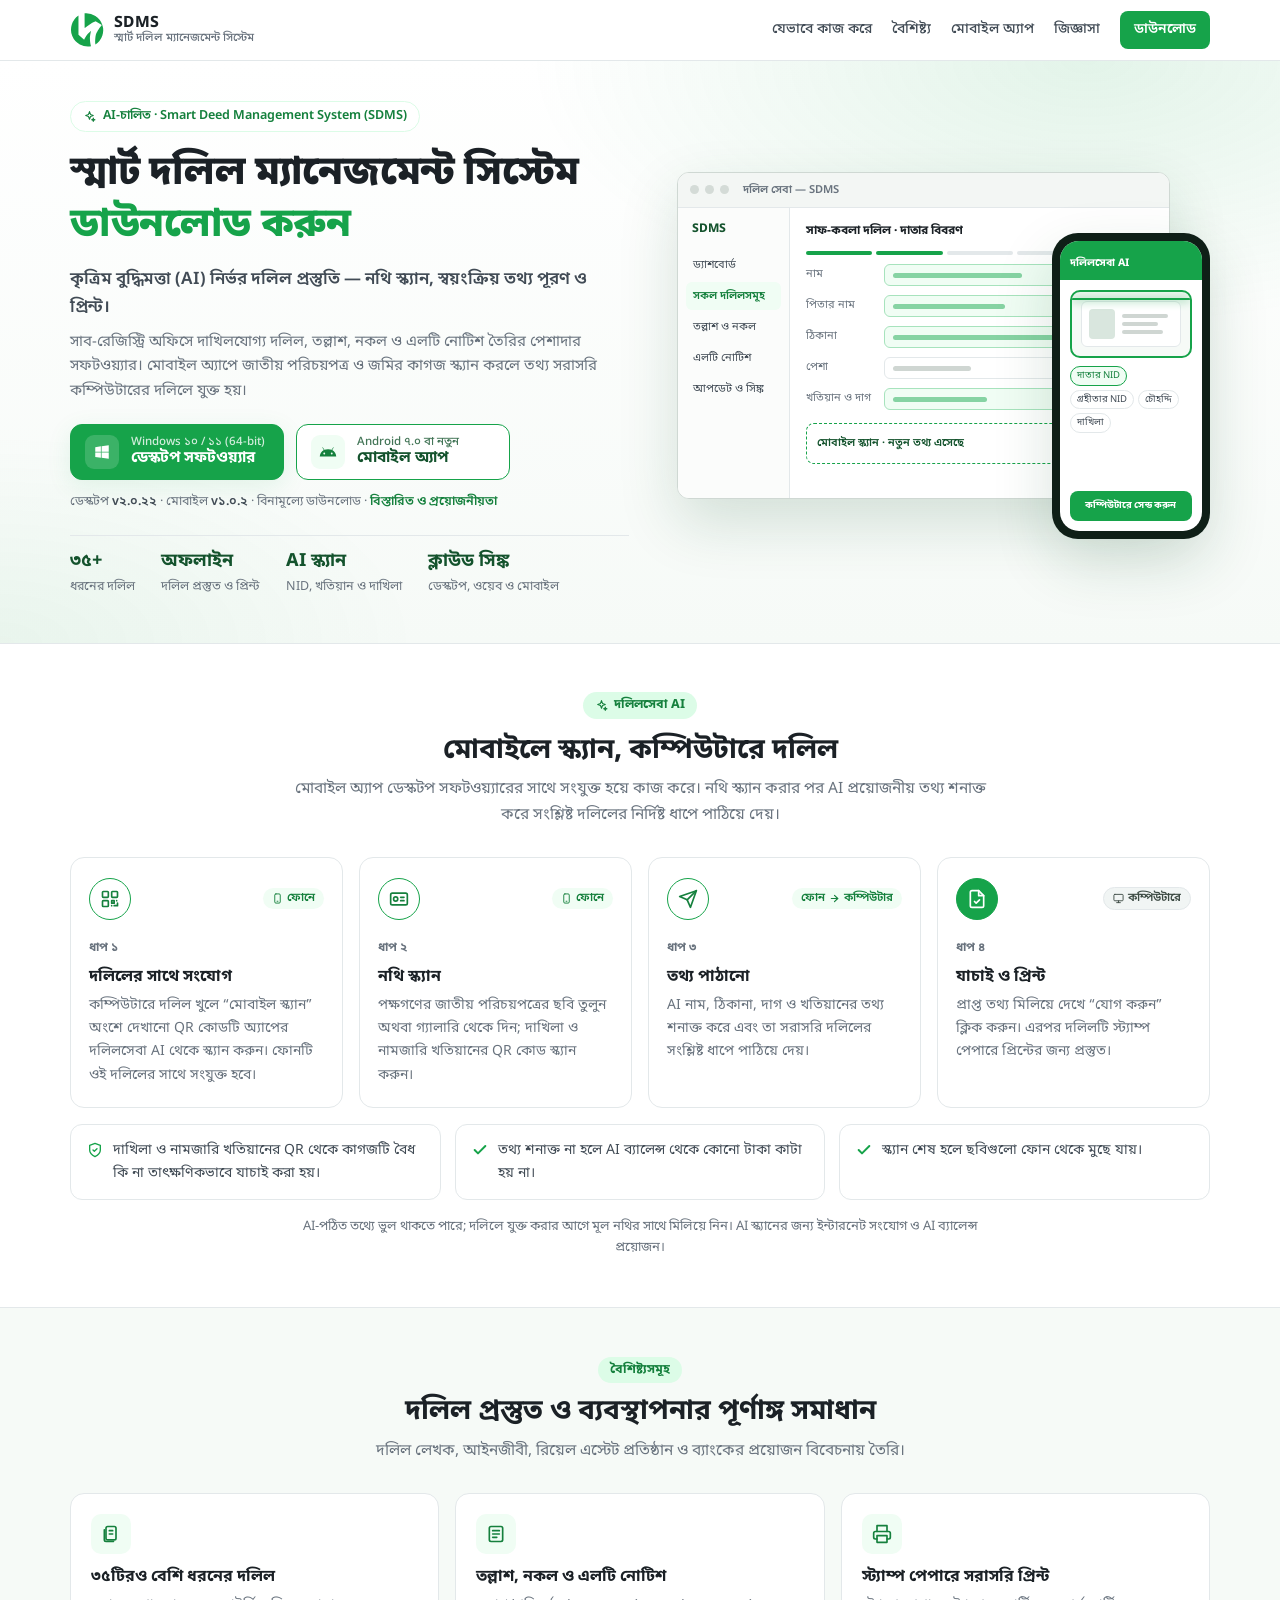
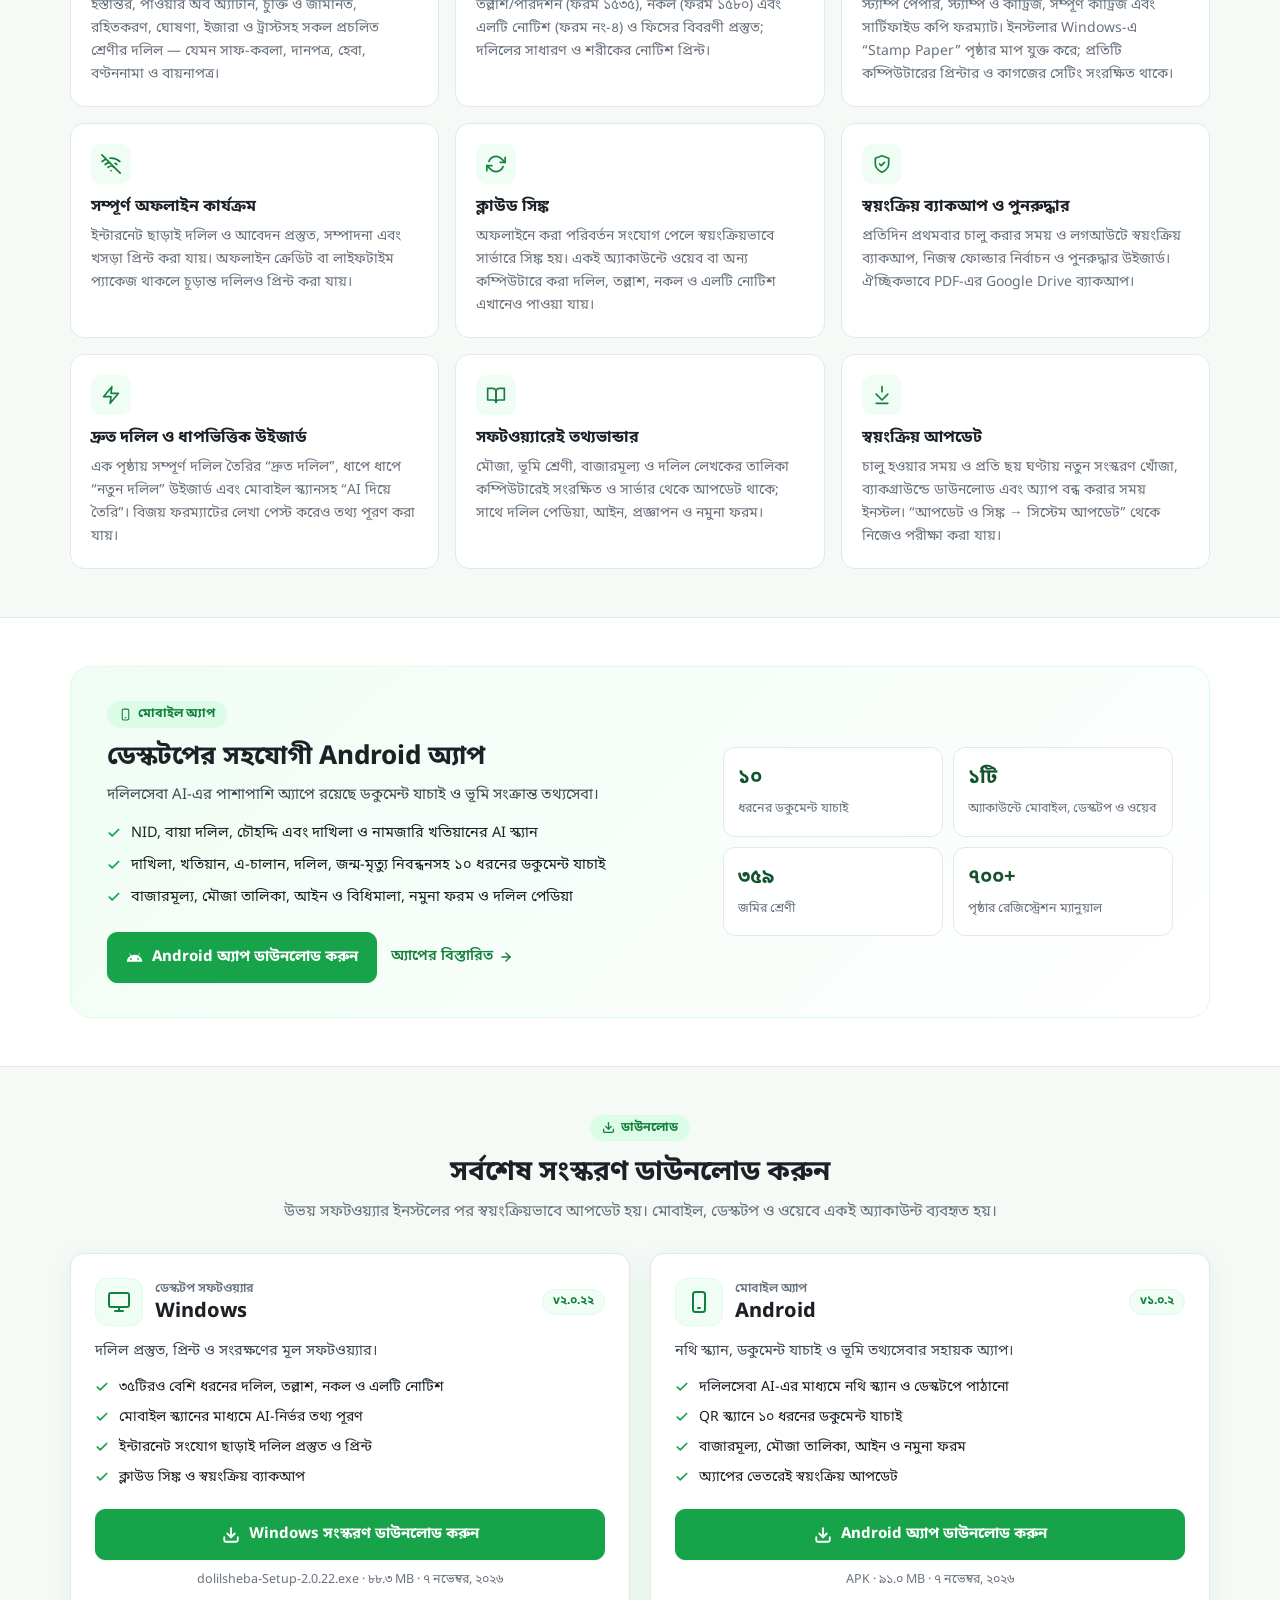
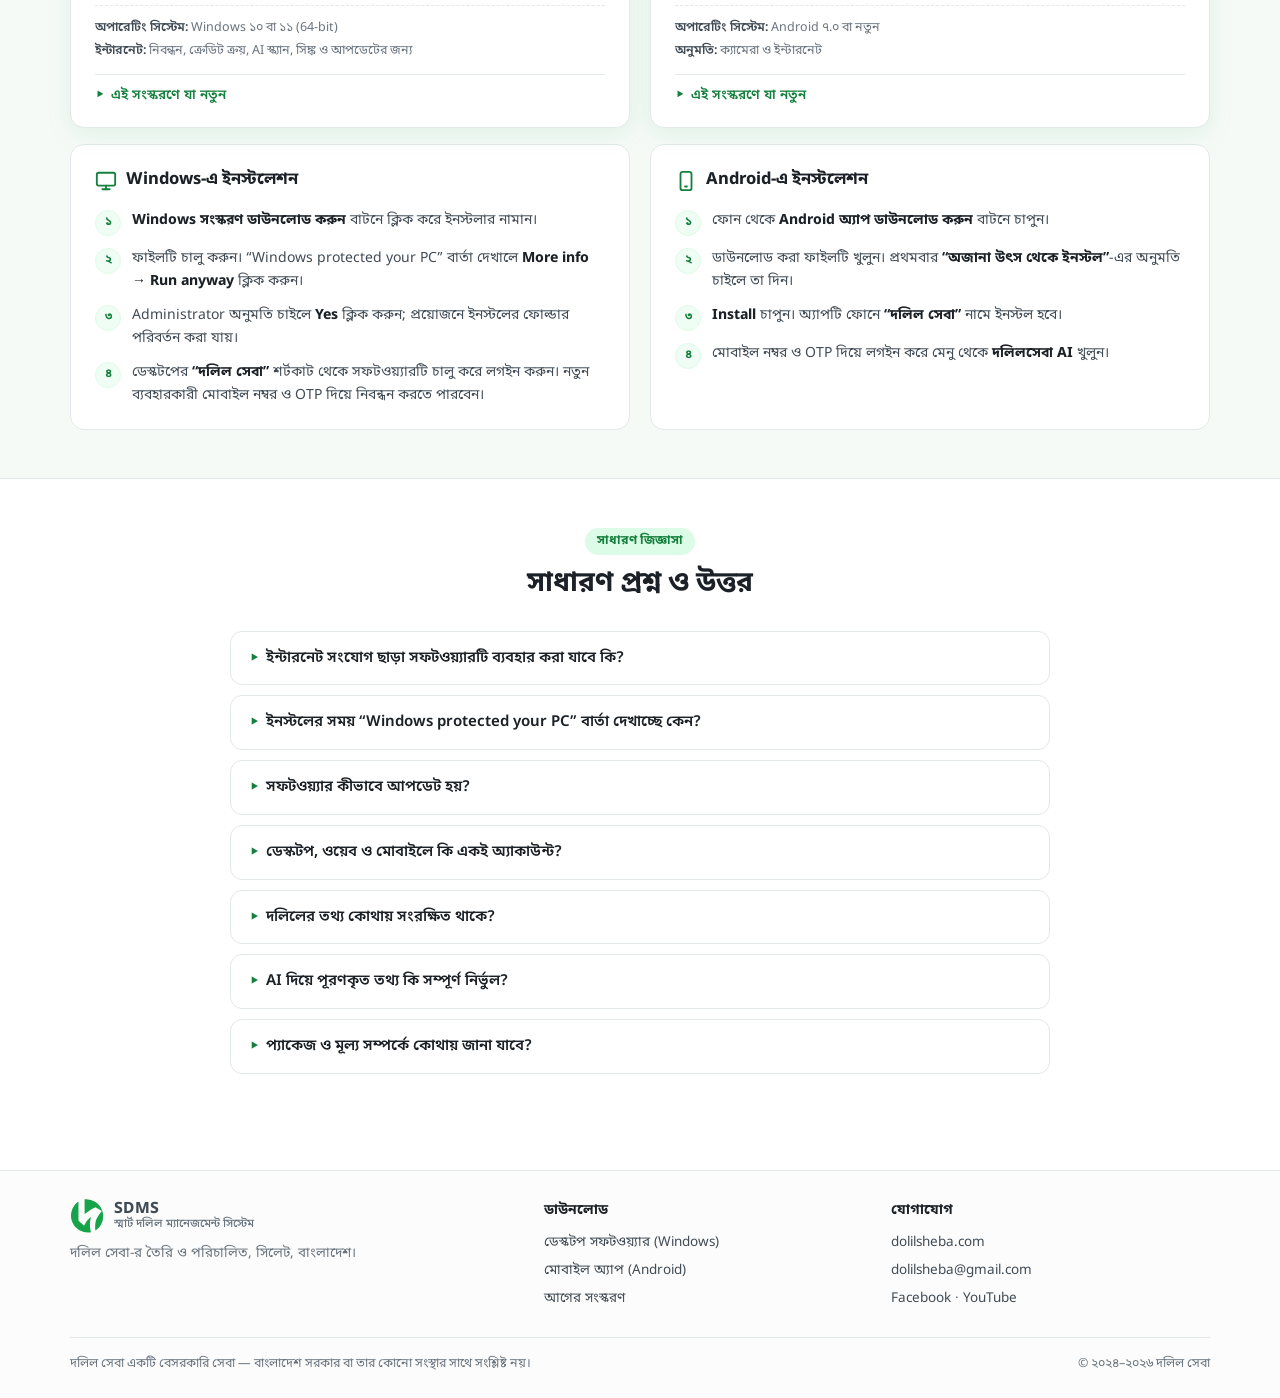
==== commit c33d395d: "Lead the mobile page with app features; plainer wording; tighter layout - Mobile app page opens with" ====
--- a/index.html
+++ b/index.html
@@ -1,7 +1,8 @@
 <!DOCTYPE html>
-<html lang="bn">
+<html lang="bn" translate="no">
 <head>
 <meta charset="utf-8" />
+<meta name="google" content="notranslate" />
 <meta name="viewport" content="width=device-width, initial-scale=1" />
 <title>স্মার্ট দলিল ম্যানেজমেন্ট সিস্টেম (SDMS) — ডাউনলোড</title>
 <meta name="description" content="Smart Deed Management System (SDMS) — কৃত্রিম বুদ্ধিমত্তা (AI) নির্ভর দলিল প্রস্তুতি। ৩৫টিরও বেশি ধরনের দলিল, তল্লাশ, নকল ও এলটি নোটিশ — সম্পূর্ণ অফলাইনে। Windows ডেস্কটপ সফটওয়্যার ও Android অ্যাপ ডাউনলোড করুন।" />
@@ -53,7 +54,7 @@
       <span class="brand-text"><b>SDMS</b><span>স্মার্ট দলিল ম্যানেজমেন্ট সিস্টেম</span></span>
     </a>
     <div class="nav-links">
-      <a href="#how">কার্যপদ্ধতি</a>
+      <a href="#how">যেভাবে কাজ করে</a>
       <a href="#features">বৈশিষ্ট্য</a>
       <a href="mobile-app/">মোবাইল অ্যাপ</a>
       <a href="#faq">জিজ্ঞাসা</a>
@@ -68,8 +69,8 @@
     <div>
       <span class="eyebrow"><svg width="13" height="13"><use href="#i-spark"/></svg>AI-চালিত &middot; Smart Deed Management System (SDMS)</span>
       <h1>স্মার্ট দলিল ম্যানেজমেন্ট সিস্টেম <em>ডাউনলোড করুন</em></h1>
-      <p class="lead">কৃত্রিম বুদ্ধিমত্তা (AI) নির্ভর দলিল প্রস্তুতি — নথি স্ক্যান, স্বয়ংক্রিয় তথ্য সন্নিবেশ ও মুদ্রণ।</p>
-      <p class="sub">সাব-রেজিস্ট্রি অফিসে দাখিলযোগ্য দলিল, তল্লাশ, নকল ও এলটি নোটিশ প্রস্তুতের পেশাদার সফটওয়্যার। মোবাইল অ্যাপে জাতীয় পরিচয়পত্র ও জমির কাগজ স্ক্যান করলে তথ্য সরাসরি কম্পিউটারের দলিলে যুক্ত হয়।</p>
+      <p class="lead">কৃত্রিম বুদ্ধিমত্তা (AI) নির্ভর দলিল প্রস্তুতি — নথি স্ক্যান, স্বয়ংক্রিয় তথ্য পূরণ ও প্রিন্ট।</p>
+      <p class="sub">সাব-রেজিস্ট্রি অফিসে দাখিলযোগ্য দলিল, তল্লাশ, নকল ও এলটি নোটিশ তৈরির পেশাদার সফটওয়্যার। মোবাইল অ্যাপে জাতীয় পরিচয়পত্র ও জমির কাগজ স্ক্যান করলে তথ্য সরাসরি কম্পিউটারের দলিলে যুক্ত হয়।</p>
 
       <div class="get-btns">
         <a class="get primary" data-dl="desktop" data-primary-for="windows" href="https://github.com/dolil/dolilsheba-releases/releases/latest">
@@ -78,7 +79,7 @@
         </a>
         <a class="get" data-dl="mobile" data-primary-for="android" href="https://github.com/dolil/dolilsheba-mobile-releases/releases/latest/download/dolilsheba.apk">
           <span class="g-ico"><svg width="18" height="18"><use href="#i-android"/></svg></span>
-          <span class="g-txt"><small>Android ৭.০ বা তদূর্ধ্ব</small><b>মোবাইল অ্যাপ</b></span>
+          <span class="g-txt"><small>Android ৭.০ বা নতুন</small><b>মোবাইল অ্যাপ</b></span>
         </a>
       </div>
       <p class="get-meta">
@@ -88,7 +89,7 @@
 
       <div class="stats">
         <div class="stat"><b>৩৫+</b><span>ধরনের দলিল</span></div>
-        <div class="stat"><b>অফলাইন</b><span>দলিল প্রস্তুত ও মুদ্রণ</span></div>
+        <div class="stat"><b>অফলাইন</b><span>দলিল প্রস্তুত ও প্রিন্ট</span></div>
         <div class="stat"><b>AI স্ক্যান</b><span>NID, খতিয়ান ও দাখিলা</span></div>
         <div class="stat"><b>ক্লাউড সিঙ্ক</b><span>ডেস্কটপ, ওয়েব ও মোবাইল</span></div>
       </div>
@@ -142,50 +143,42 @@
     <div class="sec-head">
       <span class="chip"><svg width="13" height="13"><use href="#i-spark"/></svg>দলিলসেবা AI</span>
       <h2>মোবাইলে স্ক্যান, কম্পিউটারে দলিল</h2>
-      <p>মোবাইল অ্যাপ ডেস্কটপ সফটওয়্যারের সাথে সংযুক্ত হয়ে কাজ করে। নথি স্ক্যান করার পর AI প্রয়োজনীয় তথ্য শনাক্ত করে সংশ্লিষ্ট দলিলের নির্দিষ্ট ধাপে প্রেরণ করে।</p>
-    </div>
-
-    <div class="doc-chips">
-      <span><svg width="13" height="13"><use href="#i-check"/></svg>জাতীয় পরিচয়পত্র, পাসপোর্ট ও জন্মনিবন্ধন</span>
-      <span><svg width="13" height="13"><use href="#i-check"/></svg>দাতা, গ্রহীতা, অভিভাবক, সাক্ষী ও সনাক্তকারী</span>
-      <span><svg width="13" height="13"><use href="#i-check"/></svg>বায়া দলিল ও মালিকানার বিবরণ</span>
-      <span><svg width="13" height="13"><use href="#i-check"/></svg>চৌহদ্দি</span>
-      <span><svg width="13" height="13"><use href="#i-check"/></svg>দাখিলা ও নামজারি খতিয়ানের QR</span>
+      <p>মোবাইল অ্যাপ ডেস্কটপ সফটওয়্যারের সাথে সংযুক্ত হয়ে কাজ করে। নথি স্ক্যান করার পর AI প্রয়োজনীয় তথ্য শনাক্ত করে সংশ্লিষ্ট দলিলের নির্দিষ্ট ধাপে পাঠিয়ে দেয়।</p>
     </div>
 
     <ol class="steps">
       <li class="step">
         <div class="step-top"><span class="step-ico"><svg width="20" height="20"><use href="#i-qr"/></svg></span><span class="where"><svg width="11" height="11"><use href="#i-phone"/></svg>ফোনে</span></div>
         <span class="step-num">ধাপ ১</span>
-        <h3>দলিল সংযুক্তকরণ</h3>
-        <p>কম্পিউটারে দলিল খুলে “মোবাইল স্ক্যান” অংশে প্রদর্শিত QR কোডটি অ্যাপের দলিলসেবা AI থেকে স্ক্যান করুন। ফোনটি ওই দলিলের সাথে সংযুক্ত হবে।</p>
+        <h3>দলিলের সাথে সংযোগ</h3>
+        <p>কম্পিউটারে দলিল খুলে “মোবাইল স্ক্যান” অংশে দেখানো QR কোডটি অ্যাপের দলিলসেবা AI থেকে স্ক্যান করুন। ফোনটি ওই দলিলের সাথে সংযুক্ত হবে।</p>
       </li>
       <li class="step">
         <div class="step-top"><span class="step-ico"><svg width="20" height="20"><use href="#i-id"/></svg></span><span class="where"><svg width="11" height="11"><use href="#i-phone"/></svg>ফোনে</span></div>
         <span class="step-num">ধাপ ২</span>
         <h3>নথি স্ক্যান</h3>
-        <p>পক্ষগণের জাতীয় পরিচয়পত্রের ছবি গ্রহণ করুন অথবা গ্যালারি থেকে নির্বাচন করুন; দাখিলা ও নামজারি খতিয়ানের QR কোড স্ক্যান করুন।</p>
+        <p>পক্ষগণের জাতীয় পরিচয়পত্রের ছবি তুলুন অথবা গ্যালারি থেকে দিন; দাখিলা ও নামজারি খতিয়ানের QR কোড স্ক্যান করুন।</p>
       </li>
       <li class="step">
         <div class="step-top"><span class="step-ico"><svg width="20" height="20"><use href="#i-send"/></svg></span><span class="where">ফোন <svg width="11" height="11"><use href="#i-arrow"/></svg> কম্পিউটার</span></div>
         <span class="step-num">ধাপ ৩</span>
-        <h3>তথ্য প্রেরণ</h3>
-        <p>AI নাম, ঠিকানা, দাগ ও খতিয়ানের তথ্য শনাক্ত করে এবং তা সরাসরি দলিলের সংশ্লিষ্ট ধাপে প্রেরণ করে।</p>
+        <h3>তথ্য পাঠানো</h3>
+        <p>AI নাম, ঠিকানা, দাগ ও খতিয়ানের তথ্য শনাক্ত করে এবং তা সরাসরি দলিলের সংশ্লিষ্ট ধাপে পাঠিয়ে দেয়।</p>
       </li>
       <li class="step last">
         <div class="step-top"><span class="step-ico"><svg width="20" height="20"><use href="#i-doc-ok"/></svg></span><span class="where pc"><svg width="11" height="11"><use href="#i-monitor"/></svg>কম্পিউটারে</span></div>
         <span class="step-num">ধাপ ৪</span>
-        <h3>যাচাই ও মুদ্রণ</h3>
-        <p>প্রাপ্ত তথ্য মিলিয়ে দেখে “যোগ করুন” নির্বাচন করুন। এরপর দলিলটি মুদ্রণের জন্য প্রস্তুত।</p>
+        <h3>যাচাই ও প্রিন্ট</h3>
+        <p>প্রাপ্ত তথ্য মিলিয়ে দেখে “যোগ করুন” ক্লিক করুন। এরপর দলিলটি স্ট্যাম্প পেপারে প্রিন্টের জন্য প্রস্তুত।</p>
       </li>
     </ol>
 
     <div class="trust">
       <div><svg width="16" height="16"><use href="#i-shield"/></svg><span>দাখিলা ও নামজারি খতিয়ানের QR থেকে কাগজটি বৈধ কি না তাৎক্ষণিকভাবে যাচাই করা হয়।</span></div>
-      <div><svg width="16" height="16"><use href="#i-check"/></svg><span>তথ্য শনাক্ত না হলে AI ব্যালেন্স থেকে কোনো মূল্য কর্তন করা হয় না।</span></div>
-      <div><svg width="16" height="16"><use href="#i-check"/></svg><span>স্ক্যান সম্পন্ন হলে ছবিগুলো ফোন থেকে মুছে যায়।</span></div>
-    </div>
-    <p class="note">AI-পঠিত তথ্যে ভুল থাকতে পারে; দলিলে যুক্ত করার পূর্বে অনুগ্রহ করে মূল নথির সাথে মিলিয়ে নিন। AI স্ক্যানের জন্য ইন্টারনেট সংযোগ ও AI ব্যালেন্স প্রয়োজন।</p>
+      <div><svg width="16" height="16"><use href="#i-check"/></svg><span>তথ্য শনাক্ত না হলে AI ব্যালেন্স থেকে কোনো টাকা কাটা হয় না।</span></div>
+      <div><svg width="16" height="16"><use href="#i-check"/></svg><span>স্ক্যান শেষ হলে ছবিগুলো ফোন থেকে মুছে যায়।</span></div>
+    </div>
+    <p class="note">AI-পঠিত তথ্যে ভুল থাকতে পারে; দলিলে যুক্ত করার আগে মূল নথির সাথে মিলিয়ে নিন। AI স্ক্যানের জন্য ইন্টারনেট সংযোগ ও AI ব্যালেন্স প্রয়োজন।</p>
   </div>
 </section>
 
@@ -195,7 +188,7 @@
     <div class="sec-head">
       <span class="chip">বৈশিষ্ট্যসমূহ</span>
       <h2>দলিল প্রস্তুত ও ব্যবস্থাপনার পূর্ণাঙ্গ সমাধান</h2>
-      <p>দলিল লেখক, আইনজীবী, রিয়েল এস্টেট প্রতিষ্ঠান ও ব্যাংকের প্রয়োজন বিবেচনায় প্রস্তুতকৃত।</p>
+      <p>দলিল লেখক, আইনজীবী, রিয়েল এস্টেট প্রতিষ্ঠান ও ব্যাংকের প্রয়োজন বিবেচনায় তৈরি।</p>
     </div>
     <div class="features">
       <div class="feat">
@@ -206,17 +199,17 @@
       <div class="feat">
         <span class="f-ico"><svg width="20" height="20"><use href="#i-form"/></svg></span>
         <h3>তল্লাশ, নকল ও এলটি নোটিশ</h3>
-        <p>তল্লাশ/পরিদর্শন (ফরম ১৫৩৫), নকল (ফরম ১৫৮০) এবং এলটি নোটিশ (ফরম নং-৪) ও ফিসের বিবরণী প্রস্তুত; দলিলের সাধারণ ও শরীকের নোটিশ মুদ্রণ।</p>
+        <p>তল্লাশ/পরিদর্শন (ফরম ১৫৩৫), নকল (ফরম ১৫৮০) এবং এলটি নোটিশ (ফরম নং-৪) ও ফিসের বিবরণী প্রস্তুত; দলিলের সাধারণ ও শরীকের নোটিশ প্রিন্ট।</p>
       </div>
       <div class="feat">
         <span class="f-ico"><svg width="20" height="20"><use href="#i-print"/></svg></span>
-        <h3>স্ট্যাম্প পেপারে সরাসরি মুদ্রণ</h3>
-        <p>স্ট্যাম্প পেপার, স্ট্যাম্প ও কার্ট্রিজ, সম্পূর্ণ কার্ট্রিজ এবং সার্টিফাইড কপি বিন্যাস। ইনস্টলার Windows-এ “Stamp Paper” পৃষ্ঠার মাপ যুক্ত করে; প্রতিটি কম্পিউটারের প্রিন্টার ও কাগজের সেটিং সংরক্ষিত থাকে।</p>
+        <h3>স্ট্যাম্প পেপারে সরাসরি প্রিন্ট</h3>
+        <p>স্ট্যাম্প পেপার, স্ট্যাম্প ও কার্ট্রিজ, সম্পূর্ণ কার্ট্রিজ এবং সার্টিফাইড কপি ফরম্যাট। ইনস্টলার Windows-এ “Stamp Paper” পৃষ্ঠার মাপ যুক্ত করে; প্রতিটি কম্পিউটারের প্রিন্টার ও কাগজের সেটিং সংরক্ষিত থাকে।</p>
       </div>
       <div class="feat">
         <span class="f-ico"><svg width="20" height="20"><use href="#i-offline"/></svg></span>
         <h3>সম্পূর্ণ অফলাইন কার্যক্রম</h3>
-        <p>ইন্টারনেট ছাড়াই দলিল ও আবেদন প্রস্তুত, সম্পাদনা এবং খসড়া মুদ্রণ করা যায়। অফলাইন ক্রেডিট বা লাইফটাইম প্যাকেজ থাকলে চূড়ান্ত দলিলও মুদ্রণ করা যায়।</p>
+        <p>ইন্টারনেট ছাড়াই দলিল ও আবেদন প্রস্তুত, সম্পাদনা এবং খসড়া প্রিন্ট করা যায়। অফলাইন ক্রেডিট বা লাইফটাইম প্যাকেজ থাকলে চূড়ান্ত দলিলও প্রিন্ট করা যায়।</p>
       </div>
       <div class="feat">
         <span class="f-ico"><svg width="20" height="20"><use href="#i-sync"/></svg></span>
@@ -231,17 +224,17 @@
       <div class="feat">
         <span class="f-ico"><svg width="20" height="20"><use href="#i-bolt"/></svg></span>
         <h3>দ্রুত দলিল ও ধাপভিত্তিক উইজার্ড</h3>
-        <p>এক পৃষ্ঠায় সম্পূর্ণ দলিল প্রস্তুতের “দ্রুত দলিল”, ধাপে ধাপে “নতুন দলিল” উইজার্ড এবং মোবাইল স্ক্যানসহ “AI দিয়ে তৈরি”। বিজয় ফরম্যাটের লেখা পেস্ট করেও তথ্য পূরণ করা যায়।</p>
+        <p>এক পৃষ্ঠায় সম্পূর্ণ দলিল তৈরির “দ্রুত দলিল”, ধাপে ধাপে “নতুন দলিল” উইজার্ড এবং মোবাইল স্ক্যানসহ “AI দিয়ে তৈরি”। বিজয় ফরম্যাটের লেখা পেস্ট করেও তথ্য পূরণ করা যায়।</p>
       </div>
       <div class="feat">
         <span class="f-ico"><svg width="20" height="20"><use href="#i-book"/></svg></span>
-        <h3>অন্তর্নির্মিত তথ্যভান্ডার</h3>
-        <p>মৌজা, ভূমি শ্রেণী, বাজারমূল্য ও দলিল লেখকের তালিকা কম্পিউটারেই সংরক্ষিত ও সার্ভার থেকে হালনাগাদ থাকে; সাথে দলিল পেডিয়া, আইন, প্রজ্ঞাপন ও নমুনা ফরম।</p>
+        <h3>সফটওয়্যারেই তথ্যভান্ডার</h3>
+        <p>মৌজা, ভূমি শ্রেণী, বাজারমূল্য ও দলিল লেখকের তালিকা কম্পিউটারেই সংরক্ষিত ও সার্ভার থেকে আপডেট থাকে; সাথে দলিল পেডিয়া, আইন, প্রজ্ঞাপন ও নমুনা ফরম।</p>
       </div>
       <div class="feat">
         <span class="f-ico"><svg width="20" height="20"><use href="#i-update"/></svg></span>
-        <h3>স্বয়ংক্রিয় হালনাগাদ</h3>
-        <p>চালু হওয়ার সময় ও প্রতি ছয় ঘণ্টায় নতুন সংস্করণ অনুসন্ধান, পটভূমিতে ডাউনলোড এবং অ্যাপ বন্ধ করার সময় ইনস্টল। “আপডেট ও সিঙ্ক → সিস্টেম আপডেট” থেকে নিজেও পরীক্ষা করা যায়।</p>
+        <h3>স্বয়ংক্রিয় আপডেট</h3>
+        <p>চালু হওয়ার সময় ও প্রতি ছয় ঘণ্টায় নতুন সংস্করণ খোঁজা, ব্যাকগ্রাউন্ডে ডাউনলোড এবং অ্যাপ বন্ধ করার সময় ইনস্টল। “আপডেট ও সিঙ্ক → সিস্টেম আপডেট” থেকে নিজেও পরীক্ষা করা যায়।</p>
       </div>
     </div>
   </div>
@@ -281,7 +274,7 @@
     <div class="sec-head">
       <span class="chip"><svg width="13" height="13"><use href="#i-download"/></svg>ডাউনলোড</span>
       <h2>সর্বশেষ সংস্করণ ডাউনলোড করুন</h2>
-      <p>উভয় সফটওয়্যার ইনস্টলের পর স্বয়ংক্রিয়ভাবে হালনাগাদ হয়। মোবাইল, ডেস্কটপ ও ওয়েবে একই অ্যাকাউন্ট ব্যবহৃত হয়।</p>
+      <p>উভয় সফটওয়্যার ইনস্টলের পর স্বয়ংক্রিয়ভাবে আপডেট হয়। মোবাইল, ডেস্কটপ ও ওয়েবে একই অ্যাকাউন্ট ব্যবহৃত হয়।</p>
     </div>
 
     <div class="dl-grid">
@@ -292,11 +285,11 @@
           <div class="dl-title"><p class="dl-kind">ডেস্কটপ সফটওয়্যার</p><h3>Windows</h3></div>
           <span class="ver-pill" data-ver="desktop"></span>
         </div>
-        <p class="dl-desc">দলিল প্রস্তুত, মুদ্রণ ও সংরক্ষণের মূল সফটওয়্যার।</p>
+        <p class="dl-desc">দলিল প্রস্তুত, প্রিন্ট ও সংরক্ষণের মূল সফটওয়্যার।</p>
         <ul class="checks">
           <li><svg width="14" height="14"><use href="#i-check"/></svg>৩৫টিরও বেশি ধরনের দলিল, তল্লাশ, নকল ও এলটি নোটিশ</li>
           <li><svg width="14" height="14"><use href="#i-check"/></svg>মোবাইল স্ক্যানের মাধ্যমে AI-নির্ভর তথ্য পূরণ</li>
-          <li><svg width="14" height="14"><use href="#i-check"/></svg>ইন্টারনেট সংযোগ ছাড়াই দলিল প্রস্তুত ও মুদ্রণ</li>
+          <li><svg width="14" height="14"><use href="#i-check"/></svg>ইন্টারনেট সংযোগ ছাড়াই দলিল প্রস্তুত ও প্রিন্ট</li>
           <li><svg width="14" height="14"><use href="#i-check"/></svg>ক্লাউড সিঙ্ক ও স্বয়ংক্রিয় ব্যাকআপ</li>
         </ul>
         <div class="spacer"></div>
@@ -304,9 +297,9 @@
         <p class="dl-meta"><span data-file="desktop">dolilsheba-Setup.exe</span> &middot; <span data-size="desktop"></span> &middot; <span data-date="desktop"></span></p>
         <div class="req">
           <span><b>অপারেটিং সিস্টেম:</b> Windows ১০ বা ১১ (64-bit)</span>
-          <span><b>ইন্টারনেট:</b> নিবন্ধন, ক্রেডিট ক্রয়, AI স্ক্যান, সিঙ্ক ও হালনাগাদের জন্য</span>
-        </div>
-        <details class="dl-notes" data-notes="desktop" hidden><summary>এই সংস্করণের পরিবর্তনসমূহ</summary><div class="notes"></div></details>
+          <span><b>ইন্টারনেট:</b> নিবন্ধন, ক্রেডিট ক্রয়, AI স্ক্যান, সিঙ্ক ও আপডেটের জন্য</span>
+        </div>
+        <details class="dl-notes" data-notes="desktop" hidden><summary>এই সংস্করণে যা নতুন</summary><div class="notes"></div></details>
       </article>
 
       <article class="dl-card mobile" data-for="android">
@@ -318,19 +311,19 @@
         </div>
         <p class="dl-desc">নথি স্ক্যান, ডকুমেন্ট যাচাই ও ভূমি তথ্যসেবার সহায়ক অ্যাপ।</p>
         <ul class="checks">
-          <li><svg width="14" height="14"><use href="#i-check"/></svg>দলিলসেবা AI-এর মাধ্যমে নথি স্ক্যান ও ডেস্কটপে প্রেরণ</li>
+          <li><svg width="14" height="14"><use href="#i-check"/></svg>দলিলসেবা AI-এর মাধ্যমে নথি স্ক্যান ও ডেস্কটপে পাঠানো</li>
           <li><svg width="14" height="14"><use href="#i-check"/></svg>QR স্ক্যানে ১০ ধরনের ডকুমেন্ট যাচাই</li>
           <li><svg width="14" height="14"><use href="#i-check"/></svg>বাজারমূল্য, মৌজা তালিকা, আইন ও নমুনা ফরম</li>
-          <li><svg width="14" height="14"><use href="#i-check"/></svg>অ্যাপের ভেতরেই স্বয়ংক্রিয় হালনাগাদ</li>
+          <li><svg width="14" height="14"><use href="#i-check"/></svg>অ্যাপের ভেতরেই স্বয়ংক্রিয় আপডেট</li>
         </ul>
         <div class="spacer"></div>
         <a class="btn block" data-dl="mobile" href="https://github.com/dolil/dolilsheba-mobile-releases/releases/latest/download/dolilsheba.apk"><svg width="18" height="18"><use href="#i-download"/></svg>Android অ্যাপ ডাউনলোড করুন</a>
         <p class="dl-meta">APK &middot; <span data-size="mobile"></span> &middot; <span data-date="mobile"></span></p>
         <div class="req">
-          <span><b>অপারেটিং সিস্টেম:</b> Android ৭.০ বা তদূর্ধ্ব</span>
+          <span><b>অপারেটিং সিস্টেম:</b> Android ৭.০ বা নতুন</span>
           <span><b>অনুমতি:</b> ক্যামেরা ও ইন্টারনেট</span>
         </div>
-        <details class="dl-notes" data-notes="mobile" hidden><summary>এই সংস্করণের পরিবর্তনসমূহ</summary><div class="notes"></div><span class="sha" data-sha="mobile"></span></details>
+        <details class="dl-notes" data-notes="mobile" hidden><summary>এই সংস্করণে যা নতুন</summary><div class="notes"></div><span class="sha" data-sha="mobile"></span></details>
       </article>
     </div>
 
@@ -339,8 +332,8 @@
         <h3><svg width="22" height="22"><use href="#i-monitor"/></svg>Windows-এ ইনস্টলেশন</h3>
         <ol>
           <li><span><b>Windows সংস্করণ ডাউনলোড করুন</b> বাটনে ক্লিক করে ইনস্টলার নামান।</span></li>
-          <li><span>ফাইলটি চালু করুন। “Windows protected your PC” বার্তা প্রদর্শিত হলে <b>More info → Run anyway</b> নির্বাচন করুন।</span></li>
-          <li><span>প্রশাসনিক অনুমতি চাওয়া হলে <b>Yes</b> নির্বাচন করুন; প্রয়োজনে ইনস্টলের ফোল্ডার পরিবর্তন করা যায়।</span></li>
+          <li><span>ফাইলটি চালু করুন। “Windows protected your PC” বার্তা দেখালে <b>More info → Run anyway</b> ক্লিক করুন।</span></li>
+          <li><span>Administrator অনুমতি চাইলে <b>Yes</b> ক্লিক করুন; প্রয়োজনে ইনস্টলের ফোল্ডার পরিবর্তন করা যায়।</span></li>
           <li><span>ডেস্কটপের <b>“দলিল সেবা”</b> শর্টকাট থেকে সফটওয়্যারটি চালু করে লগইন করুন। নতুন ব্যবহারকারী মোবাইল নম্বর ও OTP দিয়ে নিবন্ধন করতে পারবেন।</span></li>
         </ol>
       </div>
@@ -348,9 +341,9 @@
         <h3><svg width="22" height="22"><use href="#i-phone"/></svg>Android-এ ইনস্টলেশন</h3>
         <ol>
           <li><span>ফোন থেকে <b>Android অ্যাপ ডাউনলোড করুন</b> বাটনে চাপুন।</span></li>
-          <li><span>ডাউনলোডকৃত ফাইলটি খুলুন। প্রথমবার <b>“অজানা উৎস থেকে ইনস্টল”</b>-এর অনুমতি চাওয়া হলে তা প্রদান করুন।</span></li>
-          <li><span><b>Install</b> নির্বাচন করুন। অ্যাপটি ফোনে <b>“দলিল সেবা”</b> নামে ইনস্টল হবে।</span></li>
-          <li><span>মোবাইল নম্বর ও OTP দিয়ে লগইন করে মেনু থেকে <b>দলিলসেবা AI</b> নির্বাচন করুন।</span></li>
+          <li><span>ডাউনলোড করা ফাইলটি খুলুন। প্রথমবার <b>“অজানা উৎস থেকে ইনস্টল”</b>-এর অনুমতি চাইলে তা দিন।</span></li>
+          <li><span><b>Install</b> চাপুন। অ্যাপটি ফোনে <b>“দলিল সেবা”</b> নামে ইনস্টল হবে।</span></li>
+          <li><span>মোবাইল নম্বর ও OTP দিয়ে লগইন করে মেনু থেকে <b>দলিলসেবা AI</b> খুলুন।</span></li>
         </ol>
       </div>
     </div>
@@ -362,20 +355,20 @@
   <div class="wrap">
     <div class="sec-head">
       <span class="chip">সাধারণ জিজ্ঞাসা</span>
-      <h2>প্রায়শই জিজ্ঞাসিত প্রশ্ন</h2>
+      <h2>সাধারণ প্রশ্ন ও উত্তর</h2>
     </div>
     <div class="faq">
       <details>
         <summary>ইন্টারনেট সংযোগ ছাড়া সফটওয়্যারটি ব্যবহার করা যাবে কি?</summary>
-        <p>হ্যাঁ। এই কম্পিউটারে একবার লগইন করার পর ইন্টারনেট ছাড়াই লগইন, দলিল ও আবেদন প্রস্তুত, সম্পাদনা এবং খসড়া মুদ্রণ করা যায়। অফলাইন ক্রেডিট বা সক্রিয় লাইফটাইম প্যাকেজ থাকলে চূড়ান্ত দলিলও মুদ্রণ করা যায়। সংযোগ পাওয়ার পর পরিবর্তনগুলো স্বয়ংক্রিয়ভাবে সিঙ্ক হয়। নিবন্ধন, ক্রেডিট ক্রয়, AI স্ক্যান ও ফোন সংযুক্তকরণের জন্য ইন্টারনেট প্রয়োজন।</p>
+        <p>হ্যাঁ। এই কম্পিউটারে একবার লগইন করার পর ইন্টারনেট ছাড়াই লগইন, দলিল ও আবেদন প্রস্তুত, সম্পাদনা এবং খসড়া প্রিন্ট করা যায়। অফলাইন ক্রেডিট বা সক্রিয় লাইফটাইম প্যাকেজ থাকলে চূড়ান্ত দলিলও প্রিন্ট করা যায়। সংযোগ পাওয়ার পর পরিবর্তনগুলো স্বয়ংক্রিয়ভাবে সিঙ্ক হয়। নিবন্ধন, ক্রেডিট ক্রয়, AI স্ক্যান ও ফোন সংযোগের জন্য ইন্টারনেট প্রয়োজন।</p>
       </details>
       <details>
         <summary>ইনস্টলের সময় “Windows protected your PC” বার্তা দেখাচ্ছে কেন?</summary>
-        <p>ইনস্টলারটি এখনো ডিজিটাল কোড-সাইনিং সনদপ্রাপ্ত নয়, তাই Windows SmartScreen প্রথমবার সতর্কবার্তা দেখায়। শুধু এই পাতা বা dolilsheba.com থেকে ডাউনলোডকৃত ইনস্টলারের ক্ষেত্রে <b>More info → Run anyway</b> নির্বাচন করে ইনস্টল সম্পন্ন করুন।</p>
-      </details>
-      <details>
-        <summary>সফটওয়্যার কীভাবে হালনাগাদ হয়?</summary>
-        <p>ডেস্কটপ সফটওয়্যার চালু হওয়ার সময় ও প্রতি ছয় ঘণ্টায় নতুন সংস্করণ অনুসন্ধান করে, পটভূমিতে ডাউনলোড করে এবং অ্যাপ বন্ধ করার সময় ইনস্টল করে। “আপডেট ও সিঙ্ক → সিস্টেম আপডেট” থেকে নিজেও পরীক্ষা ও ইনস্টল করা যায়। মোবাইল অ্যাপ নতুন সংস্করণ এলে অবহিত করে এবং অ্যাপের ভেতর থেকেই হালনাগাদ করা যায়।</p>
+        <p>ইনস্টলারটি এখনো কোড-সাইন করা হয়নি, তাই Windows SmartScreen প্রথমবার সতর্কবার্তা দেখায়। শুধু এই পাতা বা dolilsheba.com থেকে ডাউনলোড করা ইনস্টলারের ক্ষেত্রে <b>More info → Run anyway</b> ক্লিক করে ইনস্টল শেষ করুন।</p>
+      </details>
+      <details>
+        <summary>সফটওয়্যার কীভাবে আপডেট হয়?</summary>
+        <p>ডেস্কটপ সফটওয়্যার চালু হওয়ার সময় ও প্রতি ছয় ঘণ্টায় নতুন সংস্করণ খোঁজে, ব্যাকগ্রাউন্ডে ডাউনলোড করে এবং অ্যাপ বন্ধ করার সময় ইনস্টল করে। “আপডেট ও সিঙ্ক → সিস্টেম আপডেট” থেকে নিজেও পরীক্ষা ও ইনস্টল করা যায়। মোবাইল অ্যাপ নতুন সংস্করণ এলে জানিয়ে দেয় এবং অ্যাপের ভেতর থেকেই আপডেট করা যায়।</p>
       </details>
       <details>
         <summary>ডেস্কটপ, ওয়েব ও মোবাইলে কি একই অ্যাকাউন্ট?</summary>
@@ -387,47 +380,30 @@
       </details>
       <details>
         <summary>AI দিয়ে পূরণকৃত তথ্য কি সম্পূর্ণ নির্ভুল?</summary>
-        <p>AI অধিকাংশ ক্ষেত্রে সঠিকভাবে তথ্য শনাক্ত করে, তবে ভুল হওয়ার সম্ভাবনা থাকে। তাই প্রতিটি তথ্য “যোগ করুন” নির্বাচনের আগে মূল নথির সাথে মিলিয়ে নেওয়া আবশ্যক। তথ্য শনাক্ত না হলে কোনো মূল্য কর্তন করা হয় না।</p>
+        <p>AI অধিকাংশ ক্ষেত্রে সঠিকভাবে তথ্য শনাক্ত করে, তবে ভুল হওয়ার সম্ভাবনা থাকে। তাই প্রতিটি তথ্য “যোগ করুন” ক্লিক করার আগে মূল নথির সাথে মিলিয়ে নেওয়া জরুরি। তথ্য শনাক্ত না হলে কোনো টাকা কাটা হয় না।</p>
       </details>
       <details>
         <summary>প্যাকেজ ও মূল্য সম্পর্কে কোথায় জানা যাবে?</summary>
-        <p>প্যাকেজ, ক্রেডিট ও AI ব্যালেন্স সংক্রান্ত হালনাগাদ তথ্য <a class="link-arrow" href="https://dolilsheba.com/packages" target="_blank" rel="noopener">dolilsheba.com/packages</a> পাতায় পাওয়া যাবে।</p>
+        <p>প্যাকেজ, ক্রেডিট ও AI ব্যালেন্স সংক্রান্ত সর্বশেষ তথ্য <a class="link-arrow" href="https://dolilsheba.com/packages" target="_blank" rel="noopener">dolilsheba.com/packages</a> পাতায় পাওয়া যাবে।</p>
       </details>
     </div>
   </div>
 </section>
 
-<!-- ═══ Closing CTA ═══ -->
-<div class="wrap">
-  <div class="cta">
-    <h2>স্মার্ট দলিল ম্যানেজমেন্ট সিস্টেম</h2>
-    <p>ডেস্কটপ সফটওয়্যার ও মোবাইল অ্যাপের সর্বশেষ সংস্করণ ডাউনলোড করুন</p>
-    <div class="get-btns">
-      <a class="get" data-dl="desktop" href="https://github.com/dolil/dolilsheba-releases/releases/latest">
-        <span class="g-ico"><svg width="18" height="18"><use href="#i-windows"/></svg></span>
-        <span class="g-txt"><small>Windows ১০ / ১১</small><b>ডেস্কটপ সফটওয়্যার</b></span>
-      </a>
-      <a class="get ghost" data-dl="mobile" href="https://github.com/dolil/dolilsheba-mobile-releases/releases/latest/download/dolilsheba.apk">
-        <span class="g-ico"><svg width="18" height="18"><use href="#i-android"/></svg></span>
-        <span class="g-txt"><small>Android ৭.০+</small><b>মোবাইল অ্যাপ</b></span>
-      </a>
-    </div>
-  </div>
-</div>
 
 <footer>
   <div class="wrap">
     <div class="foot-grid">
       <div class="foot-brand">
         <a class="brand" href="./"><img src="logo.svg" alt="" width="34" height="34" /><span class="brand-text"><b>SDMS</b><span>স্মার্ট দলিল ম্যানেজমেন্ট সিস্টেম</span></span></a>
-        <p>উপকূল দলিল সেবা কর্তৃক প্রস্তুত ও পরিচালিত, সিলেট, বাংলাদেশ।</p>
+        <p>দলিল সেবা-র তৈরি ও পরিচালিত, সিলেট, বাংলাদেশ।</p>
       </div>
       <div>
         <h4>ডাউনলোড</h4>
         <ul>
           <li><a href="#download">ডেস্কটপ সফটওয়্যার (Windows)</a></li>
           <li><a href="mobile-app/">মোবাইল অ্যাপ (Android)</a></li>
-          <li><a href="https://github.com/dolil/dolilsheba-releases/releases" target="_blank" rel="noopener">পূর্ববর্তী সংস্করণসমূহ</a></li>
+          <li><a href="https://github.com/dolil/dolilsheba-releases/releases" target="_blank" rel="noopener">আগের সংস্করণ</a></li>
         </ul>
       </div>
       <div>
@@ -441,7 +417,7 @@
     </div>
     <div class="disclaimer">
       <span>দলিল সেবা একটি বেসরকারি সেবা — বাংলাদেশ সরকার বা তার কোনো সংস্থার সাথে সংশ্লিষ্ট নয়।</span>
-      <span>© ২০২৪–২০২৬ উপকূল দলিল সেবা</span>
+      <span>© ২০২৪–২০২৬ দলিল সেবা</span>
     </div>
   </div>
 </footer>
--- a/assets/site.css
+++ b/assets/site.css
@@ -31,7 +31,7 @@
 }
 a { color: inherit; }
 svg { flex-shrink: 0; }
-.wrap { max-width: 1120px; margin: 0 auto; padding: 0 20px; }
+.wrap { max-width: 1180px; margin: 0 auto; padding: 0 20px; }
 .muted { color: var(--muted); }
 
 /* ── Nav ── */
@@ -94,7 +94,7 @@
     radial-gradient(600px 300px at 0% 100%, rgba(22, 163, 74, 0.06), transparent 70%),
     linear-gradient(#fff, var(--surface-alt));
   border-bottom: 1px solid var(--border);
-  padding: 56px 0 60px;
+  padding: 40px 0 44px;
   overflow: hidden;
 }
 .hero-grid { display: grid; grid-template-columns: 1.05fr 1fr; gap: 48px; align-items: center; }
@@ -106,8 +106,8 @@
 .hero h1 { margin: 0 0 14px; font-size: 40px; font-weight: 800; line-height: 1.3; letter-spacing: -0.01em; }
 .hero h1 em { font-style: normal; color: var(--green); display: block; }
 .hero .lead { margin: 0 0 8px; font-size: 17px; font-weight: 600; color: var(--soft); }
-.hero .sub { margin: 0 0 26px; font-size: 15px; color: var(--muted); max-width: 540px; }
-.stats { display: flex; flex-wrap: wrap; gap: 10px 26px; margin: 30px 0 0; padding: 18px 0 0; border-top: 1px solid var(--border); }
+.hero .sub { margin: 0 0 20px; font-size: 15px; color: var(--muted); max-width: 540px; }
+.stats { display: flex; flex-wrap: wrap; gap: 10px 26px; margin: 22px 0 0; padding: 14px 0 0; border-top: 1px solid var(--border); }
 .stat b { display: block; font-size: 18px; color: var(--green-deep); line-height: 1.3; }
 .stat span { font-size: 12.5px; color: var(--muted); }
 
@@ -164,14 +164,14 @@
 .ph-btn { margin-top: auto; background: var(--green); color: #fff; text-align: center; border-radius: 8px; padding: 7px; font-weight: 700; }
 
 /* ── Sections ── */
-section.block { padding: 72px 0; }
+section.block { padding: 48px 0; }
 section.block.alt { background: var(--surface-alt); border-top: 1px solid var(--border); border-bottom: 1px solid var(--border); }
-.sec-head { text-align: center; max-width: 680px; margin: 0 auto 40px; }
+.sec-head { text-align: center; max-width: 720px; margin: 0 auto 28px; }
 .chip {
   display: inline-flex; align-items: center; gap: 6px; font-size: 12.5px; font-weight: 700;
   color: var(--green-dark); background: var(--green-soft); padding: 3px 12px; border-radius: 999px;
 }
-.sec-head h2 { margin: 12px 0 10px; font-size: 30px; line-height: 1.35; }
+.sec-head h2 { margin: 10px 0 8px; font-size: 28px; line-height: 1.35; }
 .sec-head p { margin: 0; color: var(--muted); font-size: 15.5px; }
 
 /* Steps */
@@ -187,7 +187,7 @@
 .step p { margin: 0; font-size: 14px; color: var(--muted); }
 
 /* Ticks / trust row */
-.trust { display: grid; grid-template-columns: repeat(3, 1fr); gap: 14px; margin-top: 22px; }
+.trust { display: grid; grid-template-columns: repeat(3, 1fr); gap: 14px; margin-top: 16px; }
 .trust div { display: flex; gap: 10px; align-items: flex-start; background: #fff; border: 1px solid var(--border); border-radius: 12px; padding: 14px 16px; font-size: 14px; color: var(--soft); }
 .trust svg { color: var(--green); margin-top: 3px; }
 .note { margin: 16px auto 0; text-align: center; font-size: 13px; color: var(--muted); max-width: 720px; }
@@ -256,7 +256,7 @@
 .sha { display: block; font-family: ui-monospace, Consolas, monospace; font-size: 10.5px; color: var(--muted); word-break: break-all; margin-top: 8px; }
 
 /* Install */
-.install { display: grid; grid-template-columns: 1fr 1fr; gap: 20px; margin-top: 20px; }
+.install { display: grid; grid-template-columns: 1fr 1fr; gap: 20px; margin-top: 16px; }
 .inst { background: #fff; border: 1px solid var(--border); border-radius: var(--radius); padding: 22px 24px; }
 .inst h3 { display: flex; align-items: center; gap: 9px; margin: 0 0 14px; font-size: 16.5px; }
 .inst h3 svg { color: var(--green-dark); }
@@ -287,7 +287,7 @@
 .cta .get.ghost:hover { background: rgba(255, 255, 255, 0.08); }
 
 /* Footer */
-footer { border-top: 1px solid var(--border); margin-top: 72px; padding: 34px 0 28px; font-size: 13.5px; color: var(--muted); background: #fbfcfb; }
+footer { border-top: 1px solid var(--border); margin-top: 48px; padding: 28px 0 24px; font-size: 13.5px; color: var(--muted); background: #fbfcfb; }
 .foot-grid { display: grid; grid-template-columns: 1.4fr 1fr 1fr; gap: 28px; }
 .foot-grid h4 { margin: 0 0 10px; font-size: 14px; color: var(--text); }
 .foot-grid ul { list-style: none; margin: 0; padding: 0; display: grid; gap: 6px; }
@@ -309,7 +309,7 @@
   .wrap { padding: 0 16px; }
   .nav-links a:not(.nav-cta) { display: none; }
   .brand-text span { font-size: 10.5px; }
-  .hero { padding: 32px 0 40px; }
+  .hero { padding: 26px 0 32px; }
   .hero h1 { font-size: 28px; }
   .hero .lead { font-size: 15.5px; }
   .get-btns { flex-direction: column; }
@@ -319,8 +319,8 @@
   .mock-side { display: none; }
   .mock-phone { width: 128px; height: 250px; border-radius: 22px; }
   .ph-btn { font-size: 8px; padding: 6px 4px; white-space: nowrap; }
-  section.block { padding: 48px 0; }
-  .sec-head { margin-bottom: 28px; }
+  section.block { padding: 36px 0; }
+  .sec-head { margin-bottom: 22px; }
   .sec-head h2 { font-size: 23px; }
   .steps, .features, .dl-grid, .install, .promo-side { grid-template-columns: 1fr; }
   .promo { padding: 24px 20px; }
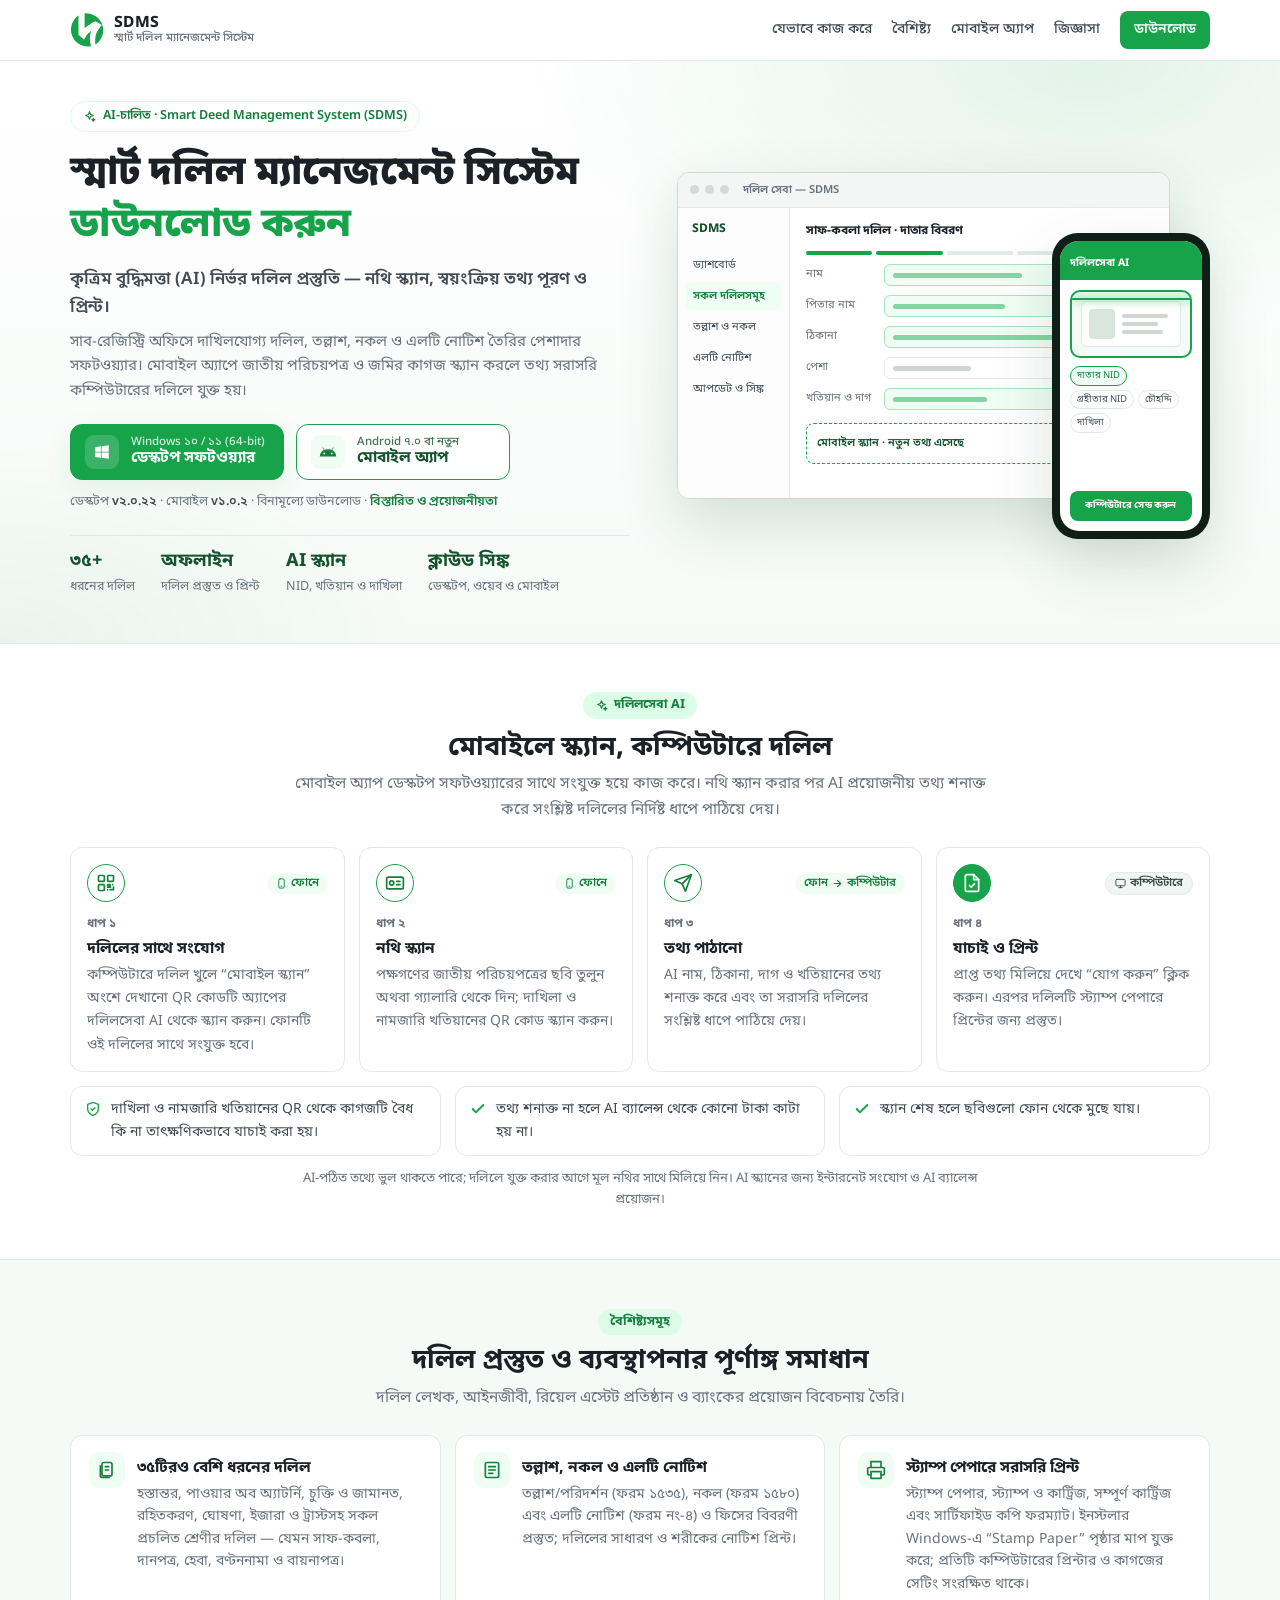
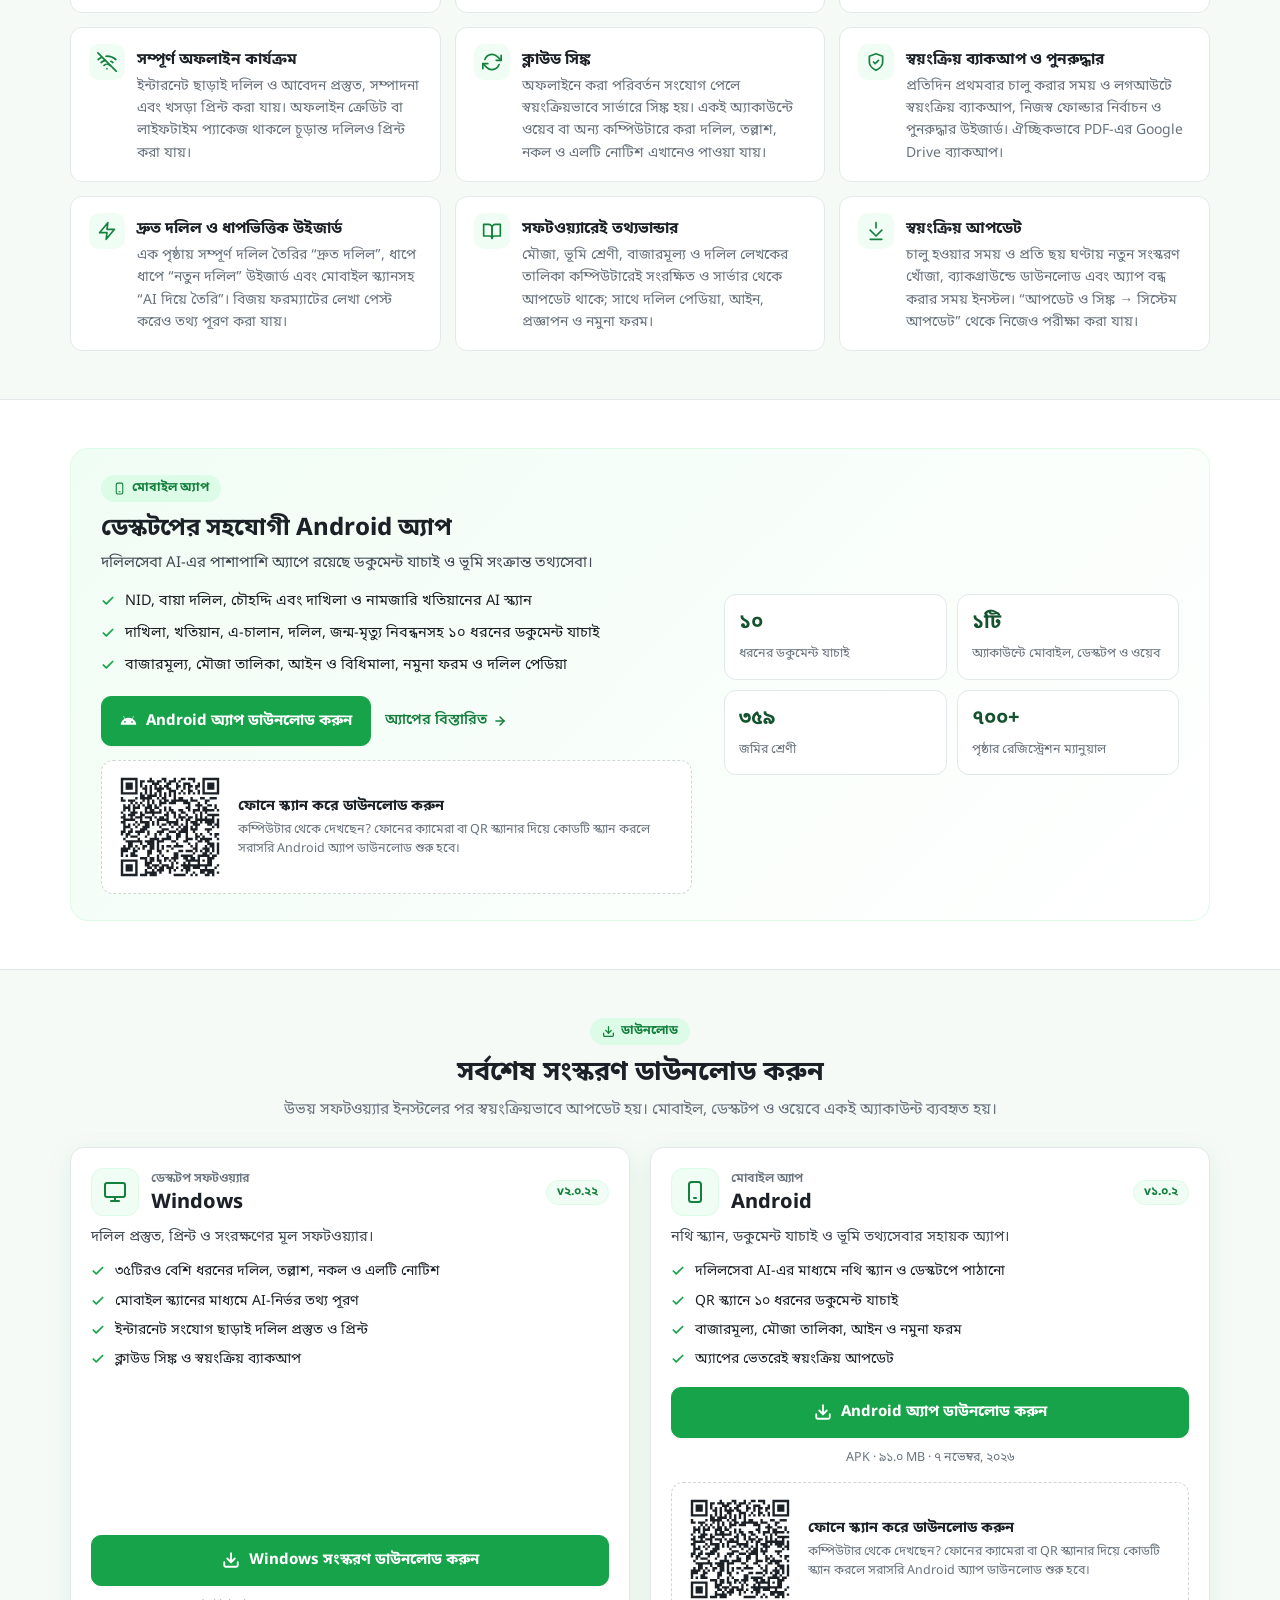
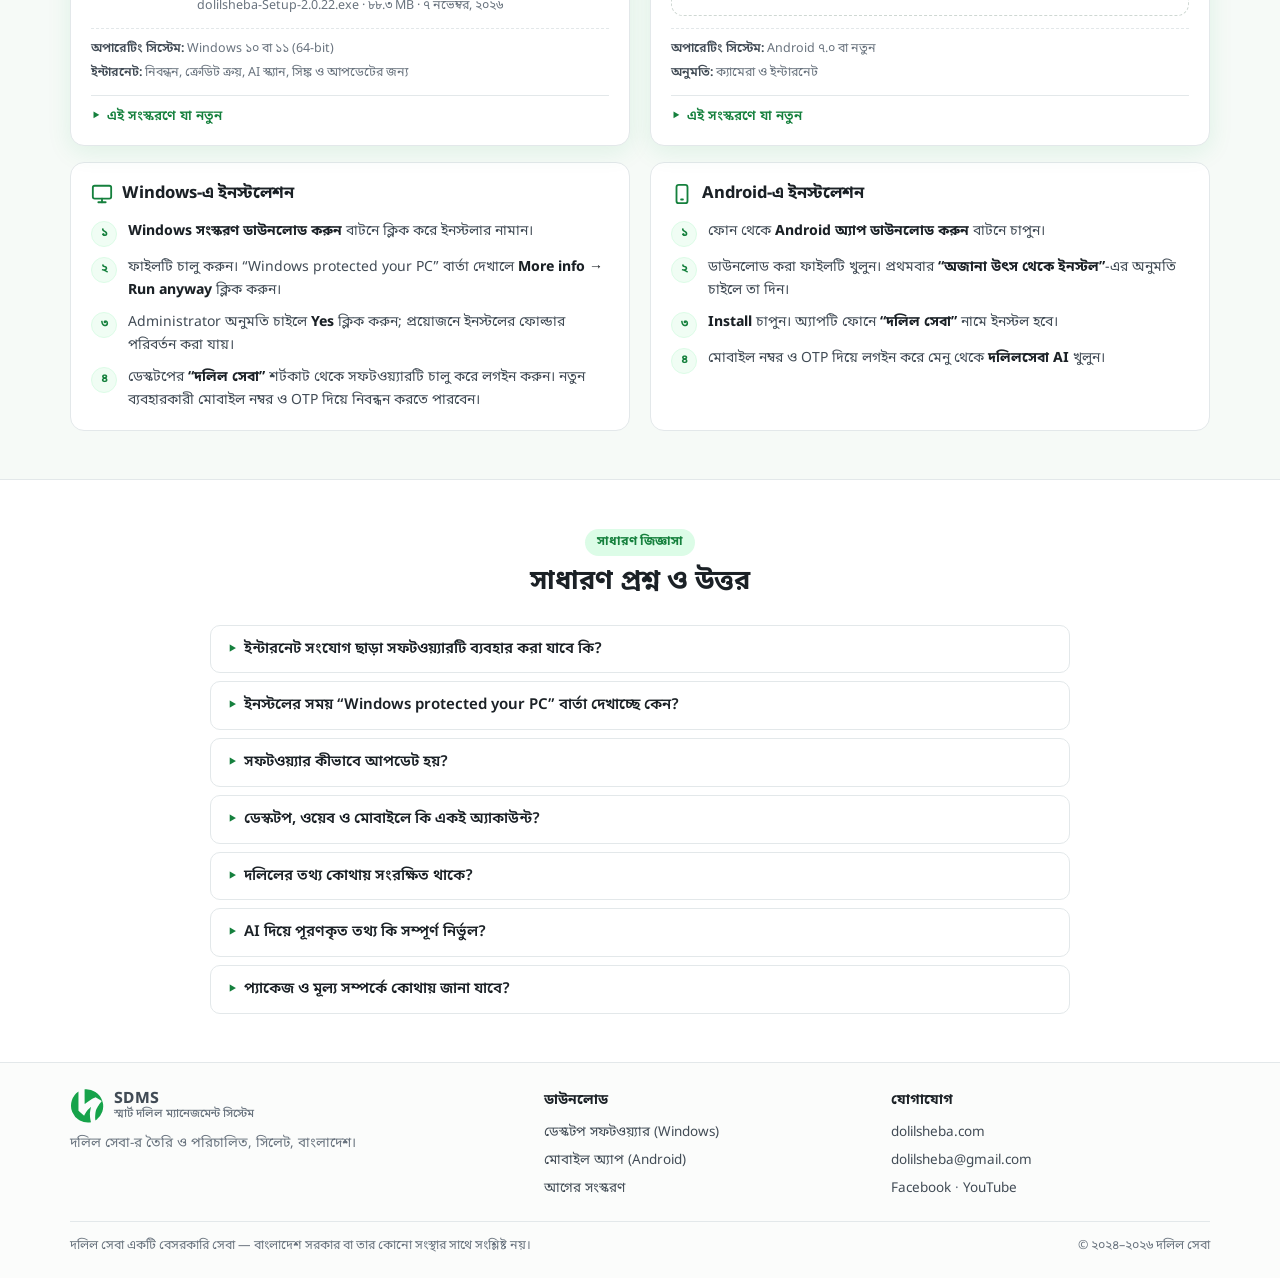
==== commit 1df8d9f1: "Scan-to-download QR for desktop visitors; canonical links to the website On a computer, the Android " ====
--- a/index.html
+++ b/index.html
@@ -7,6 +7,7 @@
 <title>স্মার্ট দলিল ম্যানেজমেন্ট সিস্টেম (SDMS) — ডাউনলোড</title>
 <meta name="description" content="Smart Deed Management System (SDMS) — কৃত্রিম বুদ্ধিমত্তা (AI) নির্ভর দলিল প্রস্তুতি। ৩৫টিরও বেশি ধরনের দলিল, তল্লাশ, নকল ও এলটি নোটিশ — সম্পূর্ণ অফলাইনে। Windows ডেস্কটপ সফটওয়্যার ও Android অ্যাপ ডাউনলোড করুন।" />
 <meta name="theme-color" content="#16a34a" />
+<link rel="canonical" href="https://dolilsheba.com/sdms" />
 <meta property="og:type" content="website" />
 <meta property="og:title" content="Smart Deed Management System (SDMS) — স্মার্ট দলিল ম্যানেজমেন্ট সিস্টেম" />
 <meta property="og:description" content="AI-নির্ভর দলিল প্রস্তুতি — Windows ডেস্কটপ সফটওয়্যার ও Android মোবাইল অ্যাপ।" />
@@ -257,6 +258,7 @@
           <a class="btn" data-dl="mobile" href="https://github.com/dolil/dolilsheba-mobile-releases/releases/latest/download/dolilsheba.apk"><svg width="17" height="17"><use href="#i-android"/></svg>Android অ্যাপ ডাউনলোড করুন</a>
           <a class="link-arrow" href="mobile-app/">অ্যাপের বিস্তারিত <svg width="14" height="14"><use href="#i-arrow"/></svg></a>
         </div>
+        <div class="qr-box"><img src="assets/app-qr.svg" alt="Android অ্যাপ ডাউনলোডের QR কোড" width="108" height="108" /><div><b>ফোনে স্ক্যান করে ডাউনলোড করুন</b><span>কম্পিউটার থেকে দেখছেন? ফোনের ক্যামেরা বা QR স্ক্যানার দিয়ে কোডটি স্ক্যান করলে সরাসরি Android অ্যাপ ডাউনলোড শুরু হবে।</span></div></div>
       </div>
       <div class="promo-side">
         <div><b>১০</b><span>ধরনের ডকুমেন্ট যাচাই</span></div>
@@ -319,6 +321,7 @@
         <div class="spacer"></div>
         <a class="btn block" data-dl="mobile" href="https://github.com/dolil/dolilsheba-mobile-releases/releases/latest/download/dolilsheba.apk"><svg width="18" height="18"><use href="#i-download"/></svg>Android অ্যাপ ডাউনলোড করুন</a>
         <p class="dl-meta">APK &middot; <span data-size="mobile"></span> &middot; <span data-date="mobile"></span></p>
+        <div class="qr-box"><img src="assets/app-qr.svg" alt="Android অ্যাপ ডাউনলোডের QR কোড" width="108" height="108" /><div><b>ফোনে স্ক্যান করে ডাউনলোড করুন</b><span>কম্পিউটার থেকে দেখছেন? ফোনের ক্যামেরা বা QR স্ক্যানার দিয়ে কোডটি স্ক্যান করলে সরাসরি Android অ্যাপ ডাউনলোড শুরু হবে।</span></div></div>
         <div class="req">
           <span><b>অপারেটিং সিস্টেম:</b> Android ৭.০ বা নতুন</span>
           <span><b>অনুমতি:</b> ক্যামেরা ও ইন্টারনেট</span>
--- a/assets/site.css
+++ b/assets/site.css
@@ -166,31 +166,31 @@
 /* ── Sections ── */
 section.block { padding: 48px 0; }
 section.block.alt { background: var(--surface-alt); border-top: 1px solid var(--border); border-bottom: 1px solid var(--border); }
-.sec-head { text-align: center; max-width: 720px; margin: 0 auto 28px; }
+.sec-head { text-align: center; max-width: 720px; margin: 0 auto 24px; }
 .chip {
   display: inline-flex; align-items: center; gap: 6px; font-size: 12.5px; font-weight: 700;
   color: var(--green-dark); background: var(--green-soft); padding: 3px 12px; border-radius: 999px;
 }
-.sec-head h2 { margin: 10px 0 8px; font-size: 28px; line-height: 1.35; }
+.sec-head h2 { margin: 8px 0 6px; font-size: 27px; line-height: 1.35; }
 .sec-head p { margin: 0; color: var(--muted); font-size: 15.5px; }
 
 /* Steps */
-.steps { list-style: none; margin: 0; padding: 0; display: grid; grid-template-columns: repeat(4, 1fr); gap: 16px; }
-.step { background: #fff; border: 1px solid var(--border); border-radius: var(--radius); padding: 20px 18px; }
-.step-top { display: flex; align-items: center; justify-content: space-between; margin-bottom: 14px; }
-.step-ico { width: 42px; height: 42px; border-radius: 50%; display: grid; place-items: center; border: 1.5px solid var(--green); color: var(--green-dark); background: #fff; }
+.steps { list-style: none; margin: 0; padding: 0; display: grid; grid-template-columns: repeat(4, 1fr); gap: 14px; }
+.step { background: #fff; border: 1px solid var(--border); border-radius: 12px; padding: 16px 16px 14px; }
+.step-top { display: flex; align-items: center; justify-content: space-between; margin-bottom: 8px; }
+.step-ico { width: 38px; height: 38px; border-radius: 50%; display: grid; place-items: center; border: 1.5px solid var(--green); color: var(--green-dark); background: #fff; }
 .step.last .step-ico { background: var(--green); color: #fff; }
 .step-num { font-size: 12px; font-weight: 700; color: var(--muted); }
 .where { display: inline-flex; align-items: center; gap: 4px; font-size: 11.5px; font-weight: 600; padding: 1px 9px; border-radius: 999px; background: var(--green-tint); color: var(--green-dark); }
 .where.pc { background: #f1f5f4; color: #3d4b44; border: 1px solid var(--border); }
-.step h3 { margin: 6px 0 6px; font-size: 16px; line-height: 1.4; }
+.step h3 { margin: 2px 0 4px; font-size: 15.5px; line-height: 1.4; }
 .step p { margin: 0; font-size: 14px; color: var(--muted); }
 
 /* Ticks / trust row */
-.trust { display: grid; grid-template-columns: repeat(3, 1fr); gap: 14px; margin-top: 16px; }
-.trust div { display: flex; gap: 10px; align-items: flex-start; background: #fff; border: 1px solid var(--border); border-radius: 12px; padding: 14px 16px; font-size: 14px; color: var(--soft); }
+.trust { display: grid; grid-template-columns: repeat(3, 1fr); gap: 14px; margin-top: 14px; }
+.trust div { display: flex; gap: 10px; align-items: flex-start; background: #fff; border: 1px solid var(--border); border-radius: 12px; padding: 11px 14px; font-size: 14px; color: var(--soft); }
 .trust svg { color: var(--green); margin-top: 3px; }
-.note { margin: 16px auto 0; text-align: center; font-size: 13px; color: var(--muted); max-width: 720px; }
+.note { margin: 12px auto 0; text-align: center; font-size: 13px; color: var(--muted); max-width: 720px; }
 
 /* Scannable documents chips */
 .doc-chips { display: flex; flex-wrap: wrap; justify-content: center; gap: 8px; margin: 0 auto 30px; max-width: 860px; }
@@ -198,32 +198,33 @@
 .doc-chips svg { color: var(--green); }
 
 /* Features */
-.features { display: grid; grid-template-columns: repeat(3, 1fr); gap: 16px; }
-.feat { border: 1px solid var(--border); border-radius: var(--radius); padding: 20px; background: #fff; }
-.feat .f-ico { width: 40px; height: 40px; border-radius: 10px; display: grid; place-items: center; background: var(--green-tint); color: var(--green-dark); margin-bottom: 12px; }
-.feat h3 { margin: 0 0 6px; font-size: 16px; line-height: 1.4; }
-.feat p { margin: 0; font-size: 14px; color: var(--muted); }
+.features { display: grid; grid-template-columns: repeat(3, 1fr); gap: 14px; }
+.feat { display: grid; grid-template-columns: 36px 1fr; column-gap: 12px; align-content: start;
+  border: 1px solid var(--border); border-radius: 12px; padding: 16px 18px; background: #fff; }
+.feat .f-ico { grid-row: 1 / span 2; width: 36px; height: 36px; border-radius: 10px; display: grid; place-items: center; background: var(--green-tint); color: var(--green-dark); }
+.feat h3 { margin: 6px 0 4px; font-size: 15.5px; line-height: 1.4; }
+.feat p { grid-column: 2; margin: 0; font-size: 14px; color: var(--muted); line-height: 1.6; }
 
 /* Split promo (mobile app teaser) */
 .promo {
   display: grid; grid-template-columns: 1.3fr 1fr; gap: 32px; align-items: center;
   background: linear-gradient(135deg, var(--green-tint), #fff); border: 1px solid var(--green-soft);
-  border-radius: 20px; padding: 34px 36px;
-}
-.promo h2 { margin: 10px 0 8px; font-size: 26px; line-height: 1.35; }
+  border-radius: 18px; padding: 26px 30px;
+}
+.promo h2 { margin: 8px 0 6px; font-size: 24px; line-height: 1.35; }
 .promo p { margin: 0 0 14px; color: var(--soft); font-size: 15px; }
-.promo ul { list-style: none; margin: 0 0 22px; padding: 0; display: grid; gap: 8px; }
+.promo ul { list-style: none; margin: 0 0 18px; padding: 0; display: grid; gap: 8px; }
 .promo li, .checks li { display: flex; gap: 10px; font-size: 14.5px; align-items: flex-start; }
 .promo li svg, .checks svg { color: var(--green); margin-top: 4px; }
 .promo-actions { display: flex; flex-wrap: wrap; gap: 14px; align-items: center; }
 .promo-side { display: grid; grid-template-columns: 1fr 1fr; gap: 10px; }
-.promo-side div { background: #fff; border: 1px solid var(--border); border-radius: 12px; padding: 14px; }
+.promo-side div { background: #fff; border: 1px solid var(--border); border-radius: 12px; padding: 12px 14px; }
 .promo-side b { display: block; font-size: 20px; color: var(--green-deep); }
 .promo-side span { font-size: 12.5px; color: var(--muted); }
 
 /* Download cards */
 .dl-grid { display: grid; grid-template-columns: 1fr 1fr; gap: 20px; }
-.dl-card { position: relative; display: flex; flex-direction: column; background: var(--surface); border: 1px solid var(--border); border-radius: var(--radius); padding: 24px 24px 20px; box-shadow: var(--shadow-md); }
+.dl-card { position: relative; display: flex; flex-direction: column; background: var(--surface); border: 1px solid var(--border); border-radius: var(--radius); padding: 20px 20px 16px; box-shadow: var(--shadow-md); }
 .dl-card.for-you { border-color: var(--green); box-shadow: 0 0 0 3px var(--green-soft), var(--shadow-md); }
 .for-you-tag { display: none; position: absolute; top: -11px; left: 22px; background: var(--green); color: #fff; font-size: 11.5px; font-weight: 600; padding: 2px 10px; border-radius: 999px; }
 .dl-card.for-you .for-you-tag { display: inline-block; }
@@ -234,12 +235,12 @@
 .dl-title h3 { margin: 0; font-size: 20px; line-height: 1.3; }
 .ver-pill { font-size: 12px; font-weight: 700; color: var(--green-dark); background: var(--green-tint); border: 1px solid var(--green-soft); border-radius: 999px; padding: 2px 10px; white-space: nowrap; }
 .ver-pill:empty { display: none; }
-.dl-desc { margin: 14px 0 12px; font-size: 14.5px; color: var(--soft); }
-.checks { list-style: none; margin: 0 0 20px; padding: 0; display: grid; gap: 7px; }
+.dl-desc { margin: 10px 0 10px; font-size: 14.5px; color: var(--soft); }
+.checks { list-style: none; margin: 0 0 16px; padding: 0; display: grid; gap: 6px; }
 .checks li { font-size: 14px; }
 .spacer { flex: 1; }
 .dl-meta { margin: 10px 0 0; text-align: center; font-size: 12.5px; color: var(--muted); }
-.req { margin: 14px 0 0; padding: 12px 0 0; border-top: 1px dashed var(--border); font-size: 12.5px; color: var(--muted); display: grid; gap: 3px; }
+.req { margin: 12px 0 0; padding: 10px 0 0; border-top: 1px dashed var(--border); font-size: 12.5px; color: var(--muted); display: grid; gap: 3px; }
 .req b { color: var(--soft); font-weight: 600; }
 .dl-notes { margin-top: 12px; border-top: 1px solid var(--border); padding-top: 10px; }
 .dl-notes summary, .faq summary { cursor: pointer; list-style: none; display: flex; align-items: center; gap: 7px; }
@@ -257,10 +258,10 @@
 
 /* Install */
 .install { display: grid; grid-template-columns: 1fr 1fr; gap: 20px; margin-top: 16px; }
-.inst { background: #fff; border: 1px solid var(--border); border-radius: var(--radius); padding: 22px 24px; }
-.inst h3 { display: flex; align-items: center; gap: 9px; margin: 0 0 14px; font-size: 16.5px; }
+.inst { background: #fff; border: 1px solid var(--border); border-radius: var(--radius); padding: 18px 20px; }
+.inst h3 { display: flex; align-items: center; gap: 9px; margin: 0 0 12px; font-size: 16.5px; }
 .inst h3 svg { color: var(--green-dark); }
-.inst ol { margin: 0; padding: 0; list-style: none; counter-reset: s; display: grid; gap: 11px; }
+.inst ol { margin: 0; padding: 0; list-style: none; counter-reset: s; display: grid; gap: 9px; }
 .inst li { counter-increment: s; display: flex; gap: 11px; font-size: 14px; color: var(--soft); }
 .inst li::before {
   content: counter(s, bengali); flex-shrink: 0; width: 24px; height: 24px; border-radius: 50%;
@@ -270,10 +271,10 @@
 .inst li b { color: var(--text); }
 
 /* FAQ */
-.faq { max-width: 820px; margin: 0 auto; display: grid; gap: 10px; }
-.faq details { background: #fff; border: 1px solid var(--border); border-radius: 12px; padding: 14px 18px; }
+.faq { max-width: 860px; margin: 0 auto; display: grid; gap: 8px; }
+.faq details { background: #fff; border: 1px solid var(--border); border-radius: 10px; padding: 11px 16px; }
 .faq summary { font-weight: 600; font-size: 15px; }
-.faq details p { margin: 10px 0 2px; color: var(--soft); font-size: 14.5px; }
+.faq details p { margin: 8px 0 2px; color: var(--soft); font-size: 14.5px; }
 
 /* CTA band */
 .cta { background: linear-gradient(135deg, var(--green-dark), var(--green-deep)); color: #fff; border-radius: 20px; padding: 38px 30px; text-align: center; }
@@ -287,14 +288,22 @@
 .cta .get.ghost:hover { background: rgba(255, 255, 255, 0.08); }
 
 /* Footer */
-footer { border-top: 1px solid var(--border); margin-top: 48px; padding: 28px 0 24px; font-size: 13.5px; color: var(--muted); background: #fbfcfb; }
+footer { border-top: 1px solid var(--border); margin-top: 0; padding: 26px 0 22px; font-size: 13.5px; color: var(--muted); background: #fbfcfb; }
 .foot-grid { display: grid; grid-template-columns: 1.4fr 1fr 1fr; gap: 28px; }
 .foot-grid h4 { margin: 0 0 10px; font-size: 14px; color: var(--text); }
 .foot-grid ul { list-style: none; margin: 0; padding: 0; display: grid; gap: 6px; }
 .foot-grid a { color: var(--soft); text-decoration: none; }
 .foot-grid a:hover { color: var(--green-dark); text-decoration: underline; }
 .foot-brand p { margin: 10px 0 0; max-width: 360px; }
-.disclaimer { margin: 26px 0 0; padding-top: 16px; border-top: 1px solid var(--border); font-size: 12.5px; display: flex; justify-content: space-between; gap: 16px; flex-wrap: wrap; }
+.disclaimer { margin: 20px 0 0; padding-top: 14px; border-top: 1px solid var(--border); font-size: 12.5px; display: flex; justify-content: space-between; gap: 16px; flex-wrap: wrap; }
+
+/* "Scan to download" QR — only for visitors on a computer; phones get the button instead */
+.qr-box { display: none; align-items: center; gap: 14px; margin-top: 14px; padding: 12px 14px; border: 1px dashed var(--border-strong); border-radius: 12px; background: #fff; text-align: left; }
+.qr-box img { width: 108px; height: 108px; flex-shrink: 0; border-radius: 6px; }
+.qr-box b { display: block; font-size: 14.5px; color: var(--text); margin-bottom: 2px; }
+.qr-box span { display: block; font-size: 12.5px; color: var(--muted); line-height: 1.55; }
+@media (min-width: 721px) and (hover: hover) and (pointer: fine) { .qr-box { display: flex; } }
+.is-android .qr-box { display: none !important; }
 
 /* ── Responsive ── */
 @media (max-width: 980px) {
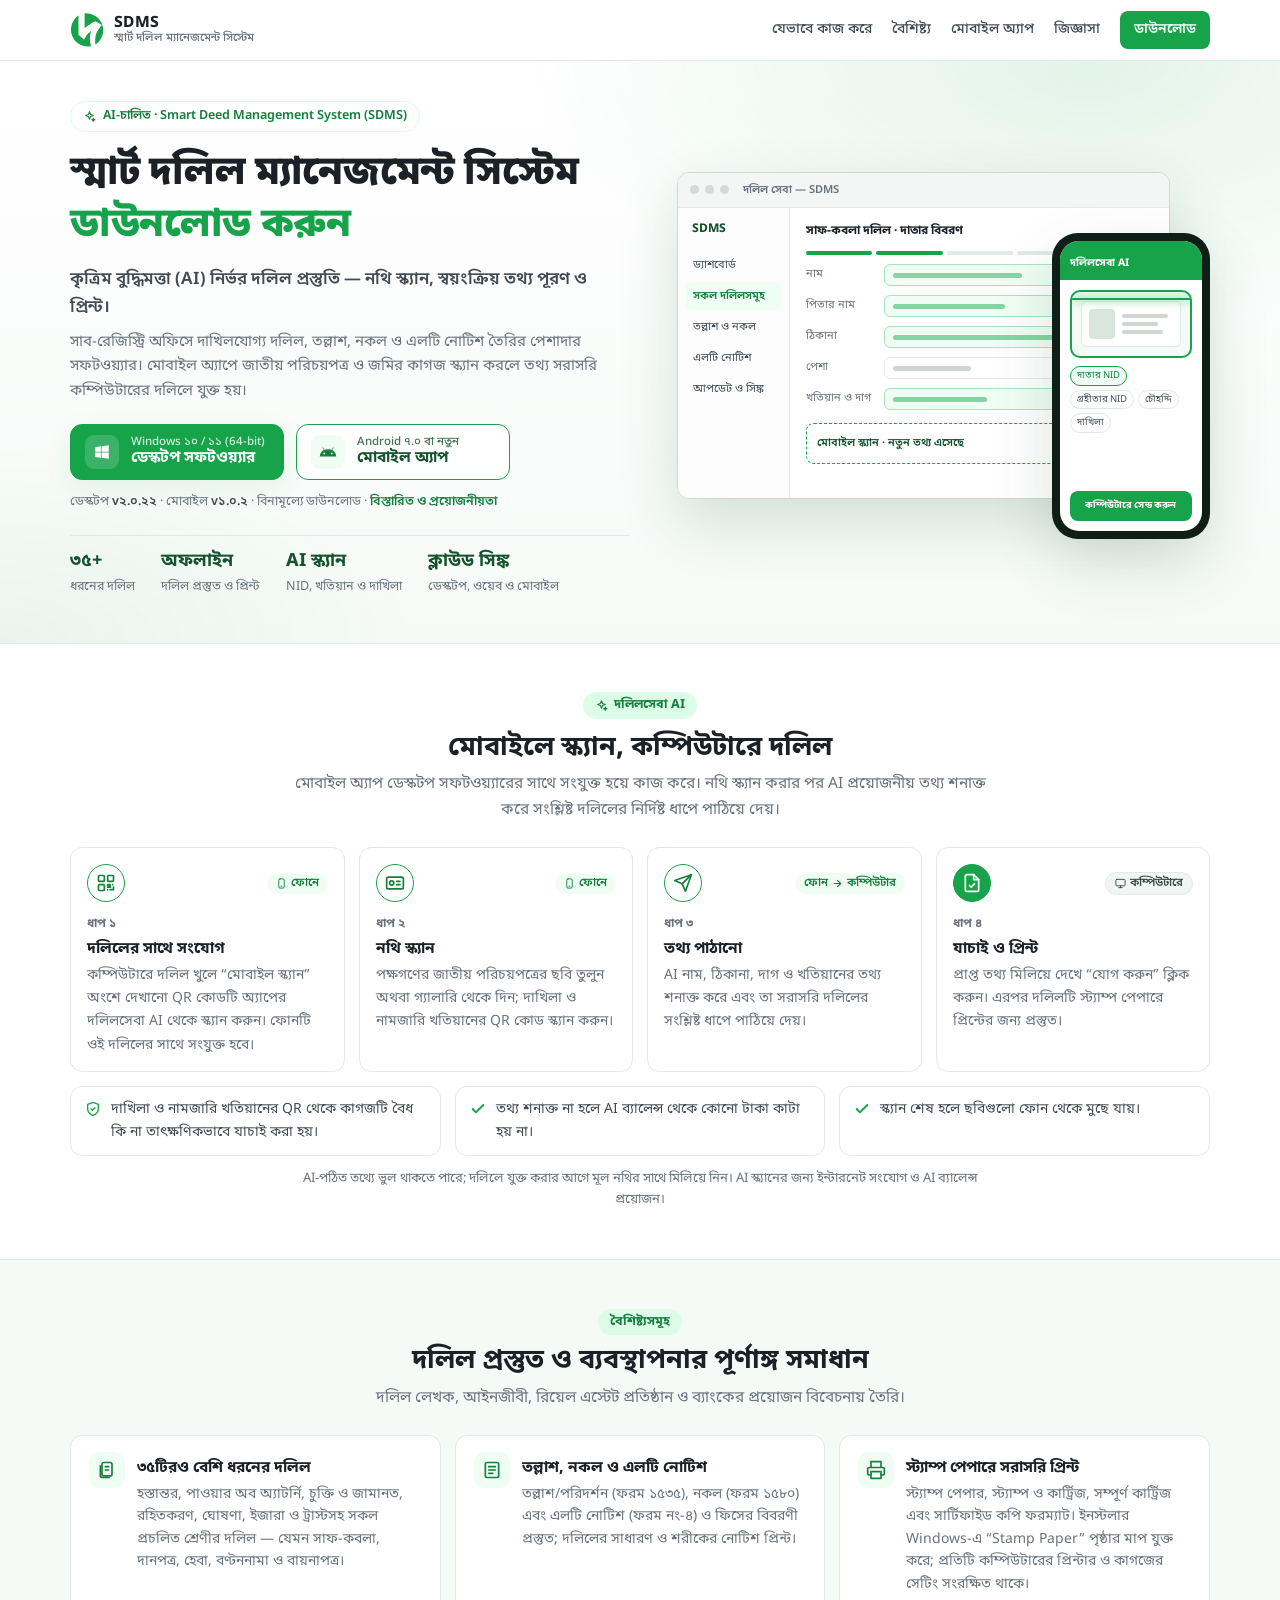
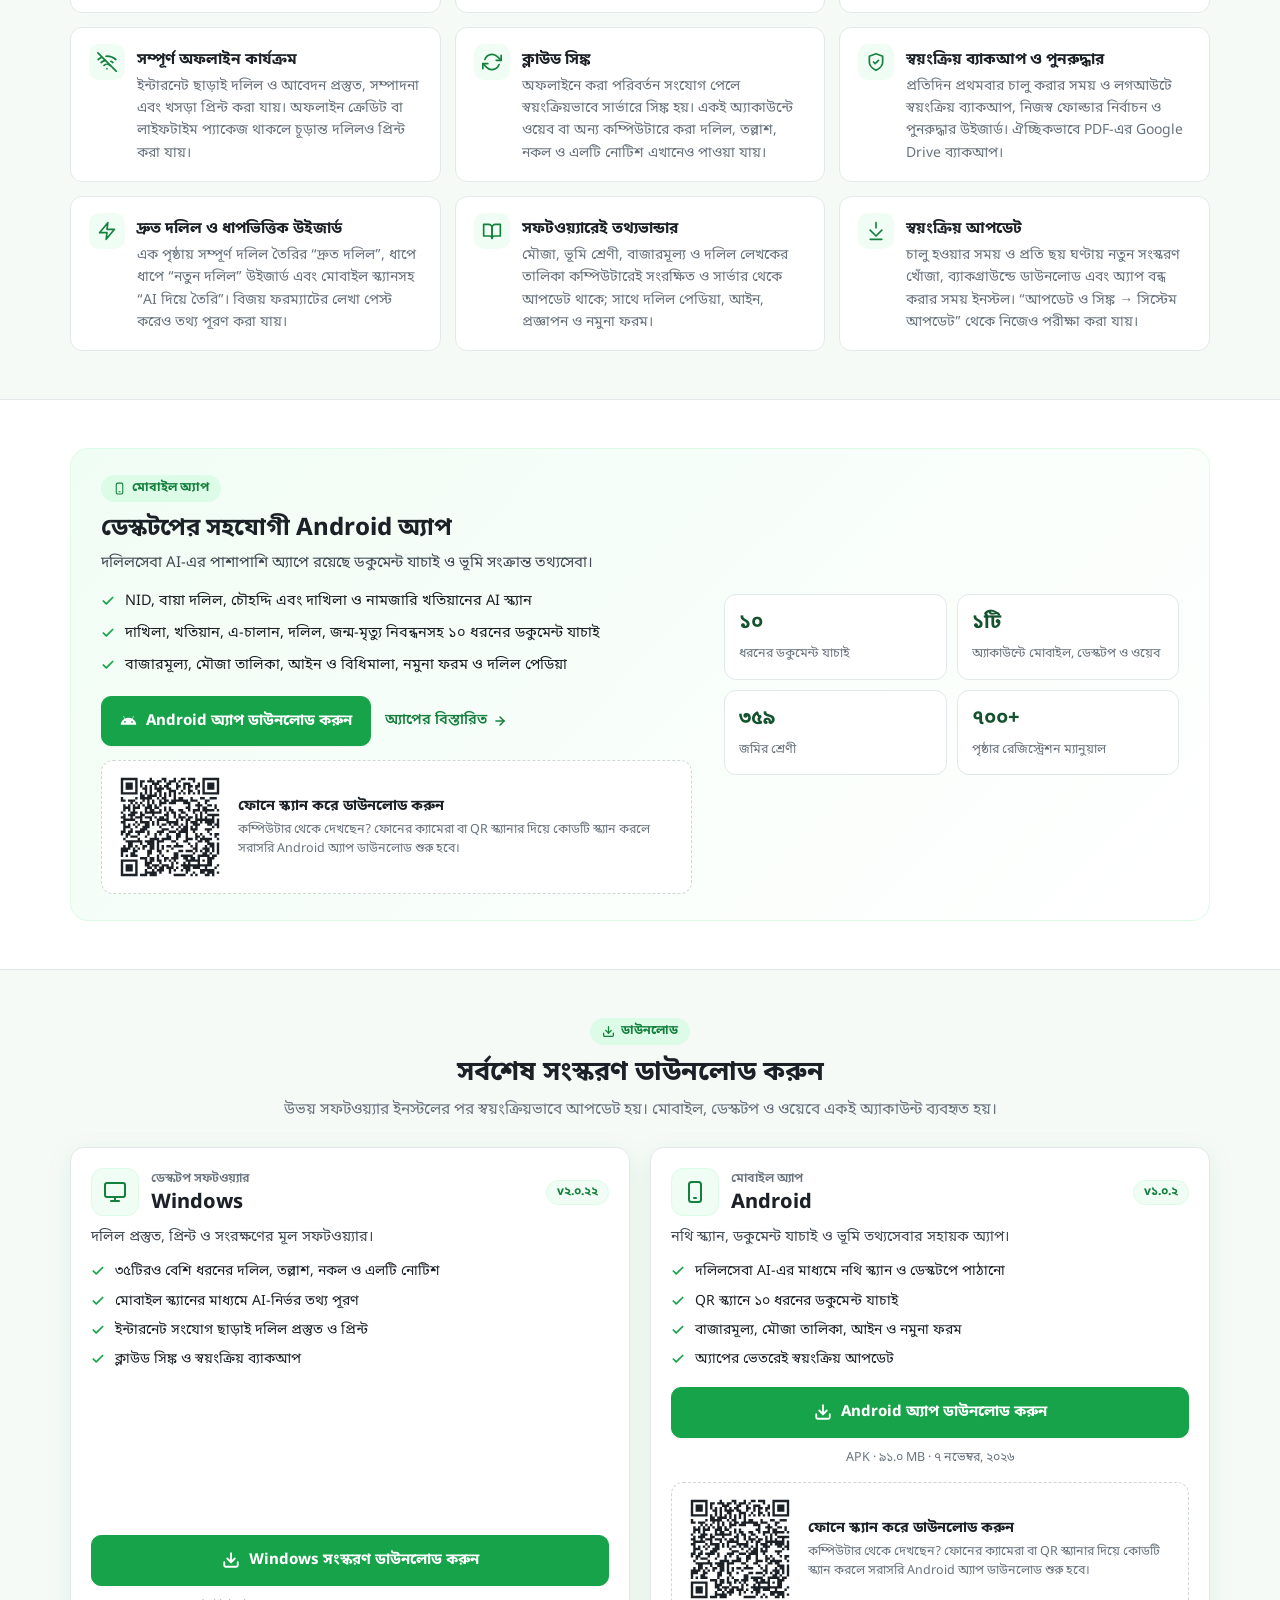
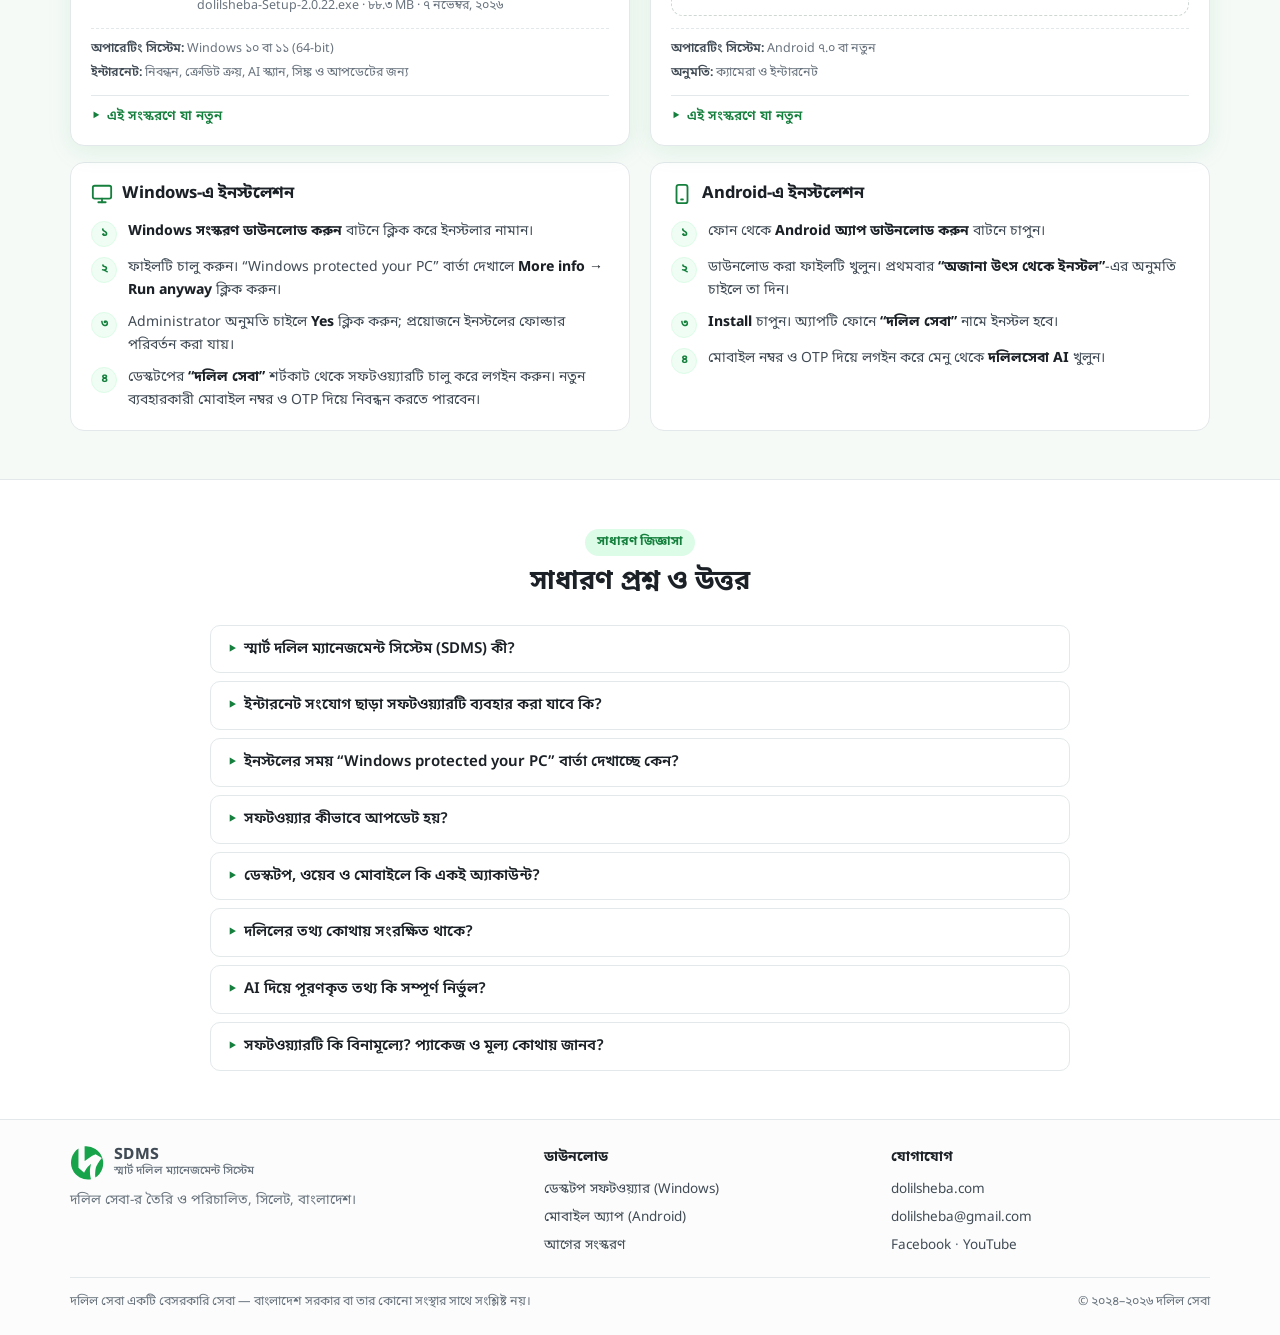
==== commit 121538f4: "FAQ: add "what is SDMS" and explain free download + credits Brings the two stronger answers from dol" ====
--- a/index.html
+++ b/index.html
@@ -362,6 +362,10 @@
     </div>
     <div class="faq">
       <details>
+        <summary>স্মার্ট দলিল ম্যানেজমেন্ট সিস্টেম (SDMS) কী?</summary>
+        <p>স্মার্ট দলিল ম্যানেজমেন্ট সিস্টেম — সংক্ষেপে SDMS (Smart Deed Management System) — দলিল সেবা-র AI-চালিত দলিল লেখার সফটওয়্যার। এতে ৩৫টিরও বেশি ধরনের দলিল, তল্লাশ, নকল ও এলটি নোটিশ তৈরি করে স্ট্যাম্প পেপারে প্রিন্ট করা যায়; সাথের মোবাইল অ্যাপে নথি স্ক্যান ও ডকুমেন্ট যাচাই। একই অ্যাকাউন্ট ডেস্কটপ, ওয়েব ও মোবাইলে ব্যবহার করা যায়।</p>
+      </details>
+      <details>
         <summary>ইন্টারনেট সংযোগ ছাড়া সফটওয়্যারটি ব্যবহার করা যাবে কি?</summary>
         <p>হ্যাঁ। এই কম্পিউটারে একবার লগইন করার পর ইন্টারনেট ছাড়াই লগইন, দলিল ও আবেদন প্রস্তুত, সম্পাদনা এবং খসড়া প্রিন্ট করা যায়। অফলাইন ক্রেডিট বা সক্রিয় লাইফটাইম প্যাকেজ থাকলে চূড়ান্ত দলিলও প্রিন্ট করা যায়। সংযোগ পাওয়ার পর পরিবর্তনগুলো স্বয়ংক্রিয়ভাবে সিঙ্ক হয়। নিবন্ধন, ক্রেডিট ক্রয়, AI স্ক্যান ও ফোন সংযোগের জন্য ইন্টারনেট প্রয়োজন।</p>
       </details>
@@ -386,8 +390,8 @@
         <p>AI অধিকাংশ ক্ষেত্রে সঠিকভাবে তথ্য শনাক্ত করে, তবে ভুল হওয়ার সম্ভাবনা থাকে। তাই প্রতিটি তথ্য “যোগ করুন” ক্লিক করার আগে মূল নথির সাথে মিলিয়ে নেওয়া জরুরি। তথ্য শনাক্ত না হলে কোনো টাকা কাটা হয় না।</p>
       </details>
       <details>
-        <summary>প্যাকেজ ও মূল্য সম্পর্কে কোথায় জানা যাবে?</summary>
-        <p>প্যাকেজ, ক্রেডিট ও AI ব্যালেন্স সংক্রান্ত সর্বশেষ তথ্য <a class="link-arrow" href="https://dolilsheba.com/packages" target="_blank" rel="noopener">dolilsheba.com/packages</a> পাতায় পাওয়া যাবে।</p>
+        <summary>সফটওয়্যারটি কি বিনামূল্যে? প্যাকেজ ও মূল্য কোথায় জানব?</summary>
+        <p>সফটওয়্যার ও অ্যাপ ডাউনলোড বিনামূল্যে। চূড়ান্ত দলিল প্রিন্টের জন্য দলিল ক্রেডিট লাগে (একটি ক্রেডিটে একটি দলিল)। প্যাকেজ, ক্রেডিট ও AI ব্যালেন্স সংক্রান্ত সর্বশেষ তথ্য <a class="link-arrow" href="https://dolilsheba.com/packages" target="_blank" rel="noopener">dolilsheba.com/packages</a> পাতায় পাওয়া যাবে।</p>
       </details>
     </div>
   </div>
